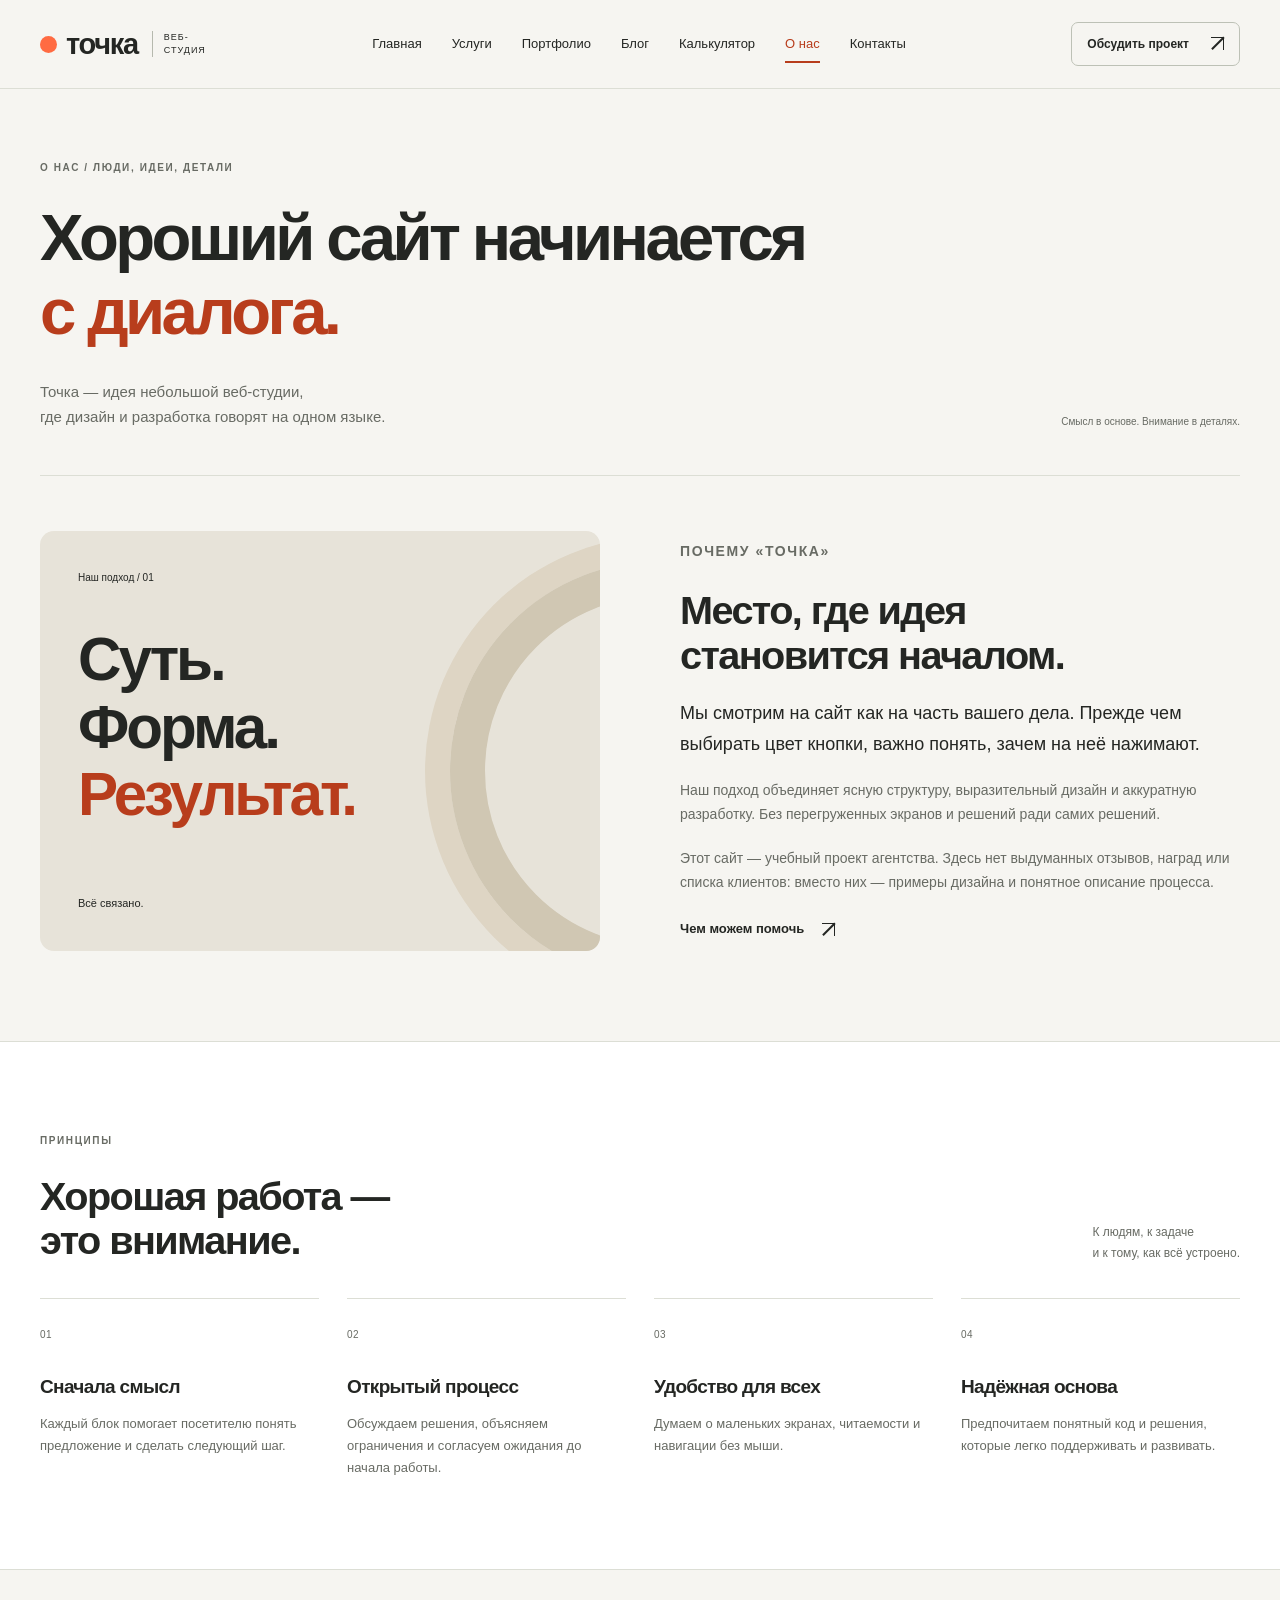
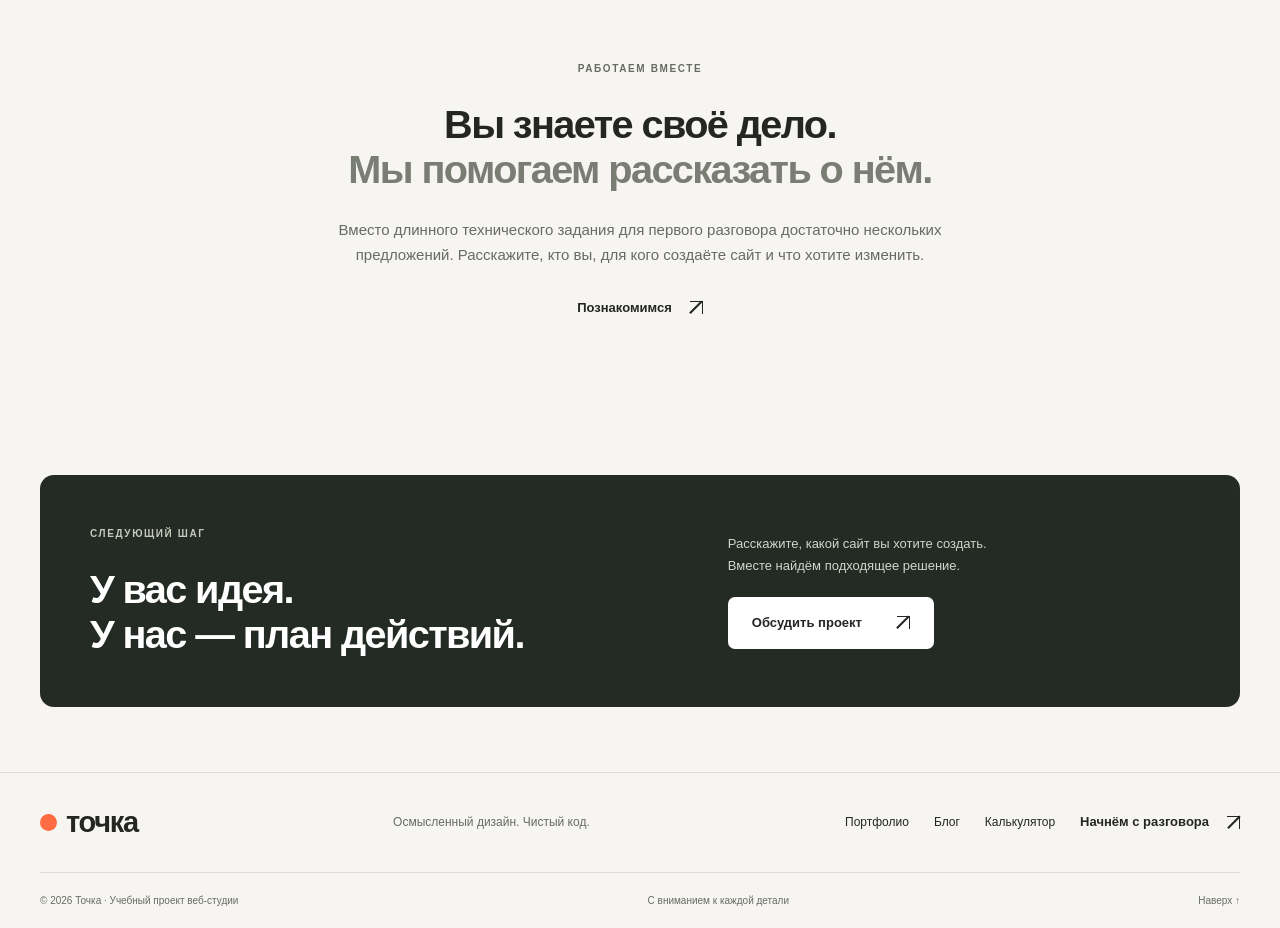
==== about.html @ 6faf9889 "Add Tochka journal with articles, categories and search" ====
<!DOCTYPE html>
<html lang="ru">
  <head>
    <meta charset="UTF-8">
    <meta name="viewport" content="width=device-width, initial-scale=1.0">
    <meta name="description" content="Знакомство с веб-студией Точка: внимание к задаче, прозрачный процесс, доступные интерфейсы и аккуратный код.">
    <meta name="theme-color" content="#f6f5f1">
    <meta property="og:type" content="website">
    <meta property="og:locale" content="ru_RU">
    <meta property="og:site_name" content="Точка — веб-студия">
    <meta property="og:title" content="О нас и нашем подходе — Точка, веб-студия">
    <meta property="og:description" content="Знакомство с веб-студией Точка: внимание к задаче, прозрачный процесс, доступные интерфейсы и аккуратный код.">
    <title>О нас и нашем подходе — Точка, веб-студия</title>
    <link rel="icon" href="./favicon.svg" type="image/svg+xml">
    <link rel="stylesheet" href="./styles.css">
    <script src="./script.js" defer></script>
  </head>
  <body id="top">
    <a class="skip-link" href="#main">Перейти к содержимому</a>
    <header class="site-header">
      <div class="container header-inner">
        <a class="brand" href="./index.html" aria-label="Точка — на главную"><span class="brand-dot" aria-hidden="true"></span>точка<span class="brand-caption">веб-студия</span></a>
        <button class="menu-toggle" type="button" aria-controls="main-nav" aria-expanded="false" hidden><span class="menu-icon" aria-hidden="true"></span><span class="menu-label">Меню</span></button>
        <nav id="main-nav" class="main-nav" aria-label="Главное меню">
          <a href="./index.html">Главная</a>
          <a href="./services.html">Услуги</a>
          <a href="./portfolio.html">Портфолио</a>
          <a href="./blog.html">Блог</a>
          <a href="./calculator.html">Калькулятор</a>
          <a href="./about.html" aria-current="page">О нас</a>
          <a href="./contact.html">Контакты</a>
        </nav>
        <a class="header-cta" href="./contact.html">Обсудить проект <span class="arrow" aria-hidden="true"></span></a>
      </div>
    </header>
    <main id="main" tabindex="-1">
      <section class="page-intro container" aria-labelledby="page-title">
        <p class="eyebrow">О нас / Люди, идеи, детали</p>
        <h1 id="page-title">Хороший сайт начинается<br><span class="accent">с диалога.</span></h1>
        <div class="intro-bottom">
          <p>Точка — идея небольшой веб-студии,<br>где дизайн и разработка говорят на одном языке.</p><span class="small-label">Смысл в основе. Внимание в деталях.</span>
        </div>
      </section>
      <section class="section about-story" aria-labelledby="story-title">
        <div class="container story-grid">
          <div class="about-poster" aria-hidden="true"><span>Наш подход / 01</span>
            <div class="poster-orbit">
            </div>
            <strong>Суть.<br>Форма.<br><span>Результат.</span></strong><small>Всё связано.</small>
          </div>
          <div class="story-copy">
            <p class="eyebrow">Почему «Точка»</p>
            <h2 id="story-title">Место, где идея<br>становится началом.</h2>
            <p class="lead">Мы смотрим на сайт как на часть вашего дела. Прежде чем выбирать цвет кнопки, важно понять, зачем на неё нажимают.</p>
            <p>Наш подход объединяет ясную структуру, выразительный дизайн и аккуратную разработку. Без перегруженных экранов и решений ради самих решений.</p>
            <p>Этот сайт — учебный проект агентства. Здесь нет выдуманных отзывов, наград или списка клиентов: вместо них — примеры дизайна и понятное описание процесса.</p><a class="text-link" href="./services.html">Чем можем помочь <span class="arrow" aria-hidden="true"></span></a>
          </div>
        </div>
      </section>
      <section class="section section-white" aria-labelledby="values-title">
        <div class="container">
          <div class="section-heading">
            <div>
              <p class="eyebrow">Принципы</p>
              <h2 id="values-title">Хорошая работа —<br>это внимание.</h2>
            </div>
            <p>К людям, к задаче<br>и к тому, как всё устроено.</p>
          </div>
          <div class="values-grid">
            <article><span class="card-number">01</span>
              <h3>Сначала смысл</h3>
              <p>Каждый блок помогает посетителю понять предложение и сделать следующий шаг.</p>
            </article>
            <article><span class="card-number">02</span>
              <h3>Открытый процесс</h3>
              <p>Обсуждаем решения, объясняем ограничения и согласуем ожидания до начала работы.</p>
            </article>
            <article><span class="card-number">03</span>
              <h3>Удобство для всех</h3>
              <p>Думаем о маленьких экранах, читаемости и навигации без мыши.</p>
            </article>
            <article><span class="card-number">04</span>
              <h3>Надёжная основа</h3>
              <p>Предпочитаем понятный код и решения, которые легко поддерживать и развивать.</p>
            </article>
          </div>
        </div>
      </section>
      <section class="section" aria-labelledby="together-title">
        <div class="container together-panel">
          <p class="eyebrow">Работаем вместе</p>
          <h2 id="together-title">Вы знаете своё дело.<br><span class="muted-text">Мы помогаем рассказать о нём.</span></h2>
          <p>Вместо длинного технического задания для первого разговора достаточно нескольких предложений. Расскажите, кто вы, для кого создаёте сайт и что хотите изменить.</p><a class="text-link" href="./contact.html">Познакомимся <span class="arrow" aria-hidden="true"></span></a>
        </div>
      </section>
      <section class="section cta-section" aria-labelledby="cta-title">
        <div class="container cta-panel">
          <div>
            <p class="eyebrow">Следующий шаг</p>
            <h2 id="cta-title">У вас идея.<br>У нас — план действий.</h2>
          </div>
          <div>
            <p>Расскажите, какой сайт вы хотите создать.<br>Вместе найдём подходящее решение.</p><a href="./contact.html" class="button button-light">Обсудить проект <span class="arrow" aria-hidden="true"></span></a>
          </div>
        </div>
      </section>
    </main>
    <footer class="site-footer">
      <div class="container footer-top"><a class="brand" href="./index.html"><span class="brand-dot" aria-hidden="true"></span>точка</a>
        <p>Осмысленный дизайн. Чистый код.</p>
        <nav class="footer-links" aria-label="Ссылки в подвале">
          <a href="./portfolio.html">Портфолио</a>
          <a href="./blog.html">Блог</a>
          <a href="./calculator.html">Калькулятор</a>
          <a href="./contact.html" class="text-link">Начнём с разговора <span class="arrow" aria-hidden="true"></span></a>
        </nav>
      </div>
      <div class="container footer-bottom">
        <p>© <span data-year>2026</span> Точка · Учебный проект веб-студии</p>
        <p>С вниманием к каждой детали</p><a href="#top">Наверх ↑</a>
      </div>
    </footer>
  </body>
</html>
---- styles.css ----
/* Общая тема: цвета всех страниц меняются здесь. */
:root { --bg: #f6f5f1; --white: #fff; --ink: #242623; --muted: #686b64; --line: #dcded5; --accent: #b83d1c; --orange: #ff6b42; --radius: 14px; }
* { box-sizing: border-box; }
html { scroll-behavior: smooth; scroll-padding-top: 100px; }
body { margin: 0; color: var(--ink); background: var(--bg); font: 16px/1.7 -apple-system, BlinkMacSystemFont, "Segoe UI", Arial, sans-serif; }
h1, h2, h3, p { margin: 0 0 20px; }
h1, h2, h3 { line-height: 1.13; font-weight: 600; }
h1 { font-size: clamp(46px, 5.6vw, 78px); letter-spacing: -3.6px; }
h2 { font-size: clamp(30px, 3.1vw, 43px); letter-spacing: -1.6px; }
h3 { font-size: 21px; letter-spacing: -.65px; }
a { color: inherit; text-decoration: none; }
button, input, textarea { font: inherit; }
button, a, summary { -webkit-tap-highlight-color: transparent; }
button { cursor: pointer; }
button:disabled { cursor: not-allowed; opacity: .6; }
:focus-visible { outline: 3px solid var(--accent); outline-offset: 5px; }
input:focus-visible, textarea:focus-visible { outline-offset: 2px; }
::selection { background: #ffd4c5; color: var(--ink); }
[hidden] { display: none !important; }
.container { width: min(1200px, calc(100% - 80px)); margin-inline: auto; }
.section { padding-block: 90px; }
.section-white { background: var(--white); border-block: 1px solid var(--line); }
.accent { color: var(--accent); }
.muted-text { color: #7a7d74; }
.sr-only { position: absolute; width: 1px; height: 1px; padding: 0; margin: -1px; overflow: hidden; clip-path: inset(50%); white-space: nowrap; border: 0; }
.skip-link { position: fixed; left: 12px; top: 12px; padding: 10px 18px; color: white; background: var(--ink); z-index: 100; transform: translateY(-160%); }
.skip-link:focus { transform: translateY(0); }
.site-header { position: sticky; top: 0; background: rgba(246,245,241,.97); border-bottom: 1px solid var(--line); z-index: 30; }
.header-inner { display: flex; align-items: center; justify-content: space-between; gap: 24px; min-height: 88px; }
.brand { display: inline-flex; align-items: center; gap: 9px; font-size: 29px; font-weight: 750; letter-spacing: -1.3px; white-space: nowrap; line-height: 1; }
.brand-dot { width: 17px; height: 17px; border-radius: 50%; background: var(--orange); flex-shrink: 0; }
.brand-caption { display: block; max-width: 55px; font-size: 9px; font-weight: 450; text-transform: uppercase; letter-spacing: 1px; line-height: 1.4; white-space: normal; border-left: 1px solid #b6b9ae; padding-left: 11px; margin-left: 5px; }
.main-nav { display: flex; gap: 30px; align-items: center; font-size: 13px; }
.main-nav a { position: relative; padding-block: 12px; }
.main-nav a:hover, .main-nav a[aria-current] { color: var(--accent); }
.main-nav a[aria-current]::after { content: ""; position: absolute; bottom: 4px; left: 0; right: 0; height: 2px; background: var(--accent); }
.header-cta { display: flex; gap: 22px; align-items: center; font-size: 12px; font-weight: 600; border: 1px solid #bdc1b6; border-radius: 7px; padding: 11px 15px; }
.header-cta:hover { background: white; }
.menu-toggle { display: none; }
.arrow { position: relative; display: inline-block; width: 13px; height: 13px; border-top: 1.5px solid currentColor; border-right: 1.5px solid currentColor; flex-shrink: 0; }
.arrow::after { content: ""; position: absolute; right: -1px; top: -1px; width: 1.5px; height: 17px; background: currentColor; transform: rotate(45deg); transform-origin: top center; }
.eyebrow { display: flex; gap: 9px; align-items: center; color: var(--muted); font-size: 10px; font-weight: 650; letter-spacing: 1.6px; text-transform: uppercase; margin-bottom: 25px; }
.tiny-dot { width: 6px; height: 6px; border-radius: 50%; background: var(--accent); }
.hero { padding-top: 70px; padding-bottom: 0; overflow: hidden; }
.hero-grid { display: grid; grid-template-columns: 1fr 1fr; align-items: center; gap: 55px; padding-bottom: 68px; }
.hero-description { max-width: 410px; color: var(--muted); font-size: 16px; margin-block: 26px 30px; }
.actions { display: flex; align-items: center; flex-wrap: wrap; gap: 25px; }
.button { display: inline-flex; justify-content: center; align-items: center; gap: 35px; padding: 15px 24px; border: 0; border-radius: 7px; font-size: 13px; font-weight: 600; transition: background .2s, transform .2s; }
.button:hover { transform: translateY(-2px); }
.button-dark { color: white; background: var(--ink); }
.button-dark:hover { background: #454a41; }
.button-light { color: var(--ink); background: #fff; }
.button-light:hover { background: #fff0e5; }
.text-link { display: inline-flex; gap: 18px; align-items: center; font-size: 13px; font-weight: 550; }
.text-link:hover { color: var(--accent); }
.hero-footnote { display: flex; align-items: center; gap: 8px; color: var(--muted); font-size: 10px; margin-top: 32px; margin-bottom: 0; }
.hero-footnote > span { color: var(--accent); font-size: 20px; }
.hero-art { position: relative; isolation: isolate; min-width: 0; padding: 60px 8px; }
.art-grid { position: absolute; inset: 0; background-image: linear-gradient(#d9dcd26b 1px, transparent 1px), linear-gradient(90deg, #d9dcd26b 1px, transparent 1px); background-size: 34px 34px; mask-image: radial-gradient(ellipse, black 30%, transparent 70%); z-index: -1; }
.orbit { position: absolute; inset: 0 -20px; border: 1px solid #d8cfc3; border-radius: 50%; z-index: -1; }
.orbit-one { transform: rotate(33deg) scale(.95, .8); }
.orbit-two { transform: rotate(-35deg) scale(.95, .8); }
.studio-browser { background: #fff; border: 1px solid #d2d2c7; border-radius: 12px; overflow: hidden; transform: rotate(-6deg); box-shadow: 15px 20px 0 #e9e5dc; }
.browser-bar { display: flex; align-items: center; justify-content: space-between; color: #777b72; font: 9px/1.5 monospace; background: #eeede6; padding: 12px; border-bottom: 1px solid var(--line); }
.browser-dots { font-size: 7px; letter-spacing: 1px; }
.browser-content { padding: 23px; }
.mock-nav { display: flex; justify-content: space-between; align-items: center; font-size: 22px; line-height: 1; font-weight: 650; letter-spacing: -1px; }
.mock-nav span { font-size: 6px; letter-spacing: 0; font-weight: 400; }
.mock-heading { font-size: 30px; font-weight: 600; line-height: 1.15; letter-spacing: -1px; margin-top: 30px; }
.mock-heading > span { color: var(--accent); }
.mock-line { width: 100px; height: 3px; background: #e0e2d9; margin-block: 16px; }
.mock-scene { position: relative; overflow: hidden; height: 150px; background: #efded0; border-radius: 4px; }
.scene-circle { position: absolute; width: 210px; height: 210px; border-radius: 50%; background: #d0c8b5; right: -35px; top: -80px; }
.scene-block { position: absolute; width: 90px; height: 112px; background: #e5693e; left: 22%; bottom: -22px; transform: rotate(-25deg); border-radius: 2px; box-shadow: 18px 0 0 #ab4828; }
.scene-sphere { position: absolute; width: 90px; height: 90px; border-radius: 50%; right: 12%; bottom: -15px; background: radial-gradient(circle at 30% 25%, #f7f4e7, #8b9076); box-shadow: 15px 15px 15px #4b483d25; }
.mock-scene > span { position: absolute; top: 12px; left: 14px; font-size: 7px; }
.mock-bottom { display: flex; justify-content: space-between; font-size: 7px; color: var(--muted); margin-top: 15px; }
.art-label { position: absolute; z-index: 3; top: 20px; right: -6px; font: 10px monospace; padding: 11px 16px; background: #fff; border: 1px solid var(--line); border-radius: 5px; transform: rotate(4deg); }
.art-sticker { position: absolute; bottom: 15px; left: -16px; display: flex; gap: 13px; align-items: center; background: #f8c9b1; padding: 12px 18px; border: 1px solid #e7ac91; border-radius: 8px; font-size: 10px; transform: rotate(3deg); }
.art-sticker > span { font: 20px monospace; }
.art-cross { position: absolute; bottom: -8px; right: 7px; font: 100px/1 Arial, sans-serif; font-weight: 300; color: var(--accent); transform: rotate(15deg); }
.hero-strip { display: flex; align-items: center; gap: 28px; padding-block: 24px; border-top: 1px solid var(--line); font-size: 12px; }
.hero-strip > i { width: 4px; height: 4px; background: #c2c5b9; border-radius: 50%; }
.hero-strip p { margin: 0 0 0 auto; font-size: 11px; color: var(--muted); }
.intro-grid { display: grid; grid-template-columns: .65fr 1.35fr; gap: 70px; }
.section-label { padding-top: 8px; align-self: start; }
.intro-text { color: var(--muted); max-width: 570px; margin-block: 25px; font-size: 15px; }
.section-heading { display: flex; align-items: end; justify-content: space-between; gap: 35px; margin-bottom: 35px; }
.section-heading h2 { margin: 0; }
.section-heading > p { color: var(--muted); font-size: 12px; margin: 0; }
.feature-grid, .concept-grid { display: grid; grid-template-columns: repeat(3, minmax(0, 1fr)); gap: 22px; }
.feature-card { background: var(--white); border: 1px solid var(--line); border-radius: var(--radius); padding: 28px; }
.card-number { font-size: 10px; color: var(--muted); letter-spacing: .5px; }
.feature-symbol { color: var(--accent); font-size: 46px; line-height: 1; letter-spacing: -4px; padding-block: 30px; }
.code-symbol { letter-spacing: -6px; }
.feature-card h3 { font-size: 19px; }
.feature-card p { font-size: 13px; color: var(--muted); margin: 0; }
.concept-art { position: relative; height: 305px; overflow: hidden; padding: 24px; border-radius: 9px; }
.concept-art > span { display: block; position: relative; z-index: 2; font-size: 10px; }
.concept-art > strong { display: block; position: relative; z-index: 2; font-size: 27px; line-height: 1.15; letter-spacing: -.8px; margin-top: 25px; }
.concept-art > small { position: absolute; left: 24px; bottom: 20px; z-index: 2; font-size: 8px; }
.concept-form { background: #e8dfd1; color: #433f35; }
.concept-object { position: absolute; width: 110px; height: 130px; background: #c15b37; right: 35px; bottom: 0; transform: rotate(20deg); border-radius: 60px 60px 0 0; box-shadow: 16px 0 #934729; }
.concept-grove { background: #e2e8d8; color: #344a39; }
.grove-arch { position: absolute; right: 20px; top: 70px; width: 140px; height: 240px; border-radius: 100px 100px 0 0; background: linear-gradient(135deg,#b4bc8b 0 30%,#6f8c61 30% 60%,#455f46 60%); transform: rotate(-9deg); }
.concept-pulse { background: #e3e1ef; color: #3d3758; }
.pulse-rings { position: absolute; width: 240px; height: 240px; right: -65px; bottom: -90px; border: 30px solid #a79bc8; border-radius: 50%; box-shadow: 0 0 0 15px #c9c2df, inset 0 0 0 15px #c9c2df; }
.concept-caption { display: flex; flex-wrap: wrap; align-items: baseline; justify-content: space-between; gap: 8px; margin-top: 18px; }
.concept-caption h3 { font-size: 17px; margin: 0; }
.concept-caption span { font-size: 9px; color: var(--muted); }
.cta-section { padding-block: 65px; }
.cta-panel { display: grid; grid-template-columns: 1.25fr 1fr; align-items: center; gap: 60px; background: #242a24; color: #fff; padding: 50px; border-radius: var(--radius); }
.cta-panel .eyebrow { color: #c4cabc; }
.cta-panel h2 { margin: 0; }
.cta-panel p:not(.eyebrow) { color: #d0d6ca; font-size: 13px; }
.site-footer { border-top: 1px solid var(--line); }
.footer-top { display: flex; align-items: center; justify-content: space-between; gap: 25px; padding-block: 35px; }
.footer-top p { color: var(--muted); font-size: 12px; margin: 0; }
.footer-bottom { display: flex; gap: 20px; justify-content: space-between; align-items: center; border-top: 1px solid var(--line); padding-block: 19px; font-size: 10px; color: var(--muted); }
.footer-bottom p { margin: 0; }
.page-intro { padding-block: 70px 45px; border-bottom: 1px solid var(--line); }
.page-intro h1 { font-size: clamp(40px, 5.1vw, 68px); }
.intro-bottom { display: flex; justify-content: space-between; align-items: end; gap: 30px; margin-top: 30px; }
.intro-bottom p { font-size: 15px; color: var(--muted); margin: 0; }
.small-label { font-size: 10px; color: var(--muted); }
.services-section { padding-block: 45px 65px; }
.services-grid { display: grid; grid-template-columns: repeat(3, minmax(0, 1fr)); gap: 22px; }
.service-card { display: flex; flex-direction: column; padding: 28px; border: 1px solid var(--line); border-radius: var(--radius); background: white; }
.service-top { display: flex; justify-content: space-between; align-items: center; margin-bottom: 36px; }
.service-icon { display: inline-grid; place-content: center; width: 40px; height: 40px; background: #f6eee7; color: var(--accent); border-radius: 9px; font: 21px/1.1 monospace; }
.service-card h2 { font-size: 23px; letter-spacing: -.6px; margin-bottom: 15px; }
.service-card > p { font-size: 13px; color: var(--muted); }
.service-card .service-includes { font-size: 10px; margin-top: auto; margin-bottom: 20px; }
.service-bottom { display: flex; align-items: center; justify-content: space-between; gap: 12px; border-top: 1px solid var(--line); padding-top: 20px; }
.service-bottom strong { font-size: 19px; font-weight: 600; }
.service-bottom a { display: inline-grid; place-content: center; width: 44px; height: 44px; border-radius: 50%; background: var(--bg); }
.service-bottom a:hover { background: #ffdfd2; }
.price-note { max-width: 830px; color: var(--muted); font-size: 12px; margin-top: 25px; margin-bottom: 0; }
.process-grid { display: grid; grid-template-columns: repeat(4, minmax(0, 1fr)); gap: 30px; margin: 0; padding: 0; list-style: none; }
.process-grid li { border-top: 1px solid var(--line); padding-top: 22px; }
.process-grid li > span { color: var(--accent); font: 12px monospace; }
.process-grid h3 { margin-block: 27px 12px; font-size: 19px; }
.process-grid p { color: var(--muted); font-size: 13px; margin: 0; }
.process-three { grid-template-columns: repeat(3, minmax(0, 1fr)); }
.faq-layout { display: grid; grid-template-columns: .8fr 1.2fr; gap: 65px; }
.faq-list details { border-top: 1px solid var(--line); }
.faq-list details:last-child { border-bottom: 1px solid var(--line); }
summary { display: flex; align-items: center; justify-content: space-between; gap: 25px; cursor: pointer; list-style: none; padding-block: 22px; font-size: 15px; font-weight: 550; }
summary::-webkit-details-marker { display: none; }
summary > span { font-size: 24px; font-weight: 400; color: var(--accent); transition: transform .2s; }
details[open] summary > span { transform: rotate(45deg); }
details p { color: var(--muted); font-size: 13px; padding-right: 30px; }
.about-story { padding-top: 55px; }
.story-grid { display: grid; grid-template-columns: 1fr 1fr; align-items: center; gap: 80px; }
.about-poster { position: relative; isolation: isolate; overflow: hidden; background: #e7e3d9; border-radius: var(--radius); padding: 38px; min-height: 420px; display: flex; flex-direction: column; }
.about-poster > span { font-size: 10px; }
.about-poster strong { font-size: clamp(40px, 4.7vw, 64px); letter-spacing: -3px; line-height: 1.13; margin-block: 40px; }
.about-poster strong > span { color: var(--accent); }
.about-poster small { margin-top: auto; font-size: 11px; }
.poster-orbit { position: absolute; width: 420px; height: 420px; right: -270px; top: 30px; border: 35px solid #d0c7b3; border-radius: 50%; box-shadow: 0 0 0 25px #ded5c4; z-index: -1; }
.story-copy p { color: var(--muted); font-size: 14px; }
.story-copy .lead { font-size: 18px; color: var(--ink); }
.values-grid { display: grid; grid-template-columns: repeat(4, minmax(0, 1fr)); gap: 28px; }
.values-grid article { border-top: 1px solid var(--line); padding-top: 20px; }
.values-grid h3 { font-size: 19px; margin-block: 30px 15px; }
.values-grid p { font-size: 13px; color: var(--muted); margin: 0; }
.together-panel { max-width: 850px; text-align: center; }
.together-panel .eyebrow { justify-content: center; }
.together-panel > p:not(.eyebrow) { max-width: 620px; margin: 25px auto; font-size: 15px; color: var(--muted); }
.contact-section { padding-top: 50px; }
.contact-grid { display: grid; grid-template-columns: .8fr 1.2fr; gap: 70px; align-items: start; }
.contact-info > p:not(.eyebrow) { color: var(--muted); max-width: 320px; font-size: 14px; }
.contact-detail { border-top: 1px solid var(--line); padding-block: 20px; }
.contact-detail > span { display: block; color: var(--muted); font-size: 10px; text-transform: uppercase; letter-spacing: 1px; margin-bottom: 7px; }
.contact-detail > a { font-size: 23px; letter-spacing: -.7px; }
.contact-detail > a:hover { color: var(--accent); }
.contact-detail > small { display: block; color: var(--muted); font-size: 10px; margin-top: 4px; }
.contact-detail p { font-size: 14px; margin: 0; }
.contact-tip { display: flex; gap: 18px; background: #eaece2; padding: 20px; border-radius: 10px; }
.contact-tip > span { color: var(--accent); font-size: 22px; }
.contact-tip p { color: #58604e; font-size: 12px; margin: 0; }
.form-panel { background: white; padding: 34px; border: 1px solid var(--line); border-radius: var(--radius); }
.form-panel h2 { font-size: 26px; letter-spacing: -.8px; margin-bottom: 10px; }
.form-intro { color: var(--muted); font-size: 11px; margin-bottom: 25px; }
.form-row { display: grid; grid-template-columns: 1fr 1fr; gap: 18px; }
.field { margin-bottom: 20px; min-width: 0; }
.field label { display: block; font-size: 12px; font-weight: 600; margin-bottom: 8px; }
.field label > span { color: var(--accent); }
input, textarea { display: block; width: 100%; min-width: 0; color: var(--ink); background: #fafaf7; border: 1px solid #cfd2c7; border-radius: 6px; padding: 12px; font-size: 13px; }
textarea { resize: vertical; min-height: 130px; }
input::placeholder, textarea::placeholder { color: #74796e; opacity: 1; }
.form-note { color: var(--muted); font-size: 11px; }
.form-status { color: var(--accent); font-size: 12px; margin-top: 18px; margin-bottom: 0; }
.form-status:empty { display: none; }

/* Портфолио переиспользует палитру, иллюстрации и кнопки основного сайта. */
.footer-links { display: flex; align-items: center; gap: 25px; font-size: 12px; }
.footer-links > a:hover, .footer-links > a[aria-current] { color: var(--accent); }
.footer-links > a[aria-current] { text-decoration: underline; text-underline-offset: 6px; }
.portfolio-home-link { display: flex; justify-content: flex-end; margin-top: 32px; }
.portfolio-section { padding-top: 38px; padding-bottom: 25px; }
.portfolio-notice { display: flex; align-items: start; gap: 15px; padding: 19px 23px; margin-bottom: 30px; background: #eaece2; border-radius: 9px; }
.portfolio-notice-mark { color: var(--accent); font-size: 24px; line-height: 1.4; }
.portfolio-notice p { max-width: 890px; margin: 0; color: #58604e; font-size: 12px; }
.portfolio-notice strong { color: var(--ink); font-weight: 600; }
.portfolio-toolbar { display: flex; align-items: center; flex-wrap: wrap; justify-content: space-between; gap: 16px 24px; margin-bottom: 28px; }
.portfolio-filters { display: flex; flex-wrap: wrap; gap: 8px; }
.portfolio-filters button { min-height: 44px; padding: 10px 17px; color: var(--ink); background: transparent; border: 1px solid #c8cdc0; border-radius: 6px; font-size: 12px; transition: background .2s, color .2s; }
.portfolio-filters button:hover { background: #eaece2; }
.portfolio-filters button[aria-pressed="true"] { background: var(--ink); border-color: var(--ink); color: white; }
.portfolio-status { color: var(--muted); font-size: 10px; margin: 0; }
.portfolio-fallback { color: var(--muted); font-size: 12px; }
.portfolio-grid { display: grid; grid-template-columns: repeat(2, minmax(0, 1fr)); gap: 28px; align-items: stretch; }
.portfolio-card { min-width: 0; display: flex; flex-direction: column; border: 1px solid var(--line); border-radius: var(--radius); background: white; overflow: hidden; }
.portfolio-card .concept-art { height: 320px; flex-shrink: 0; border-radius: 0; padding: 30px; }
.portfolio-card .concept-art > strong { font-size: 36px; letter-spacing: -1.2px; }
.portfolio-card .concept-art > small { left: 30px; font-size: 9px; }
.portfolio-card .concept-object { width: 135px; height: 150px; right: 60px; }
.portfolio-card .grove-arch { width: 170px; height: 260px; right: 50px; }
.portfolio-card .pulse-rings { width: 290px; height: 290px; right: -20px; }
.portfolio-card-body { display: flex; flex-direction: column; flex: 1; padding: 25px 28px; }
.portfolio-meta { display: flex; flex-wrap: wrap; align-items: center; gap: 9px 15px; font-size: 10px; color: var(--muted); margin-bottom: 18px; }
.demo-badge { display: inline-block; background: #f0f2e9; color: #58604e; font-size: 9px; padding: 4px 8px; border-radius: 4px; }
.portfolio-card h3 { font-size: 25px; margin-bottom: 13px; }
.portfolio-card-body > p { font-size: 13px; color: var(--muted); margin-bottom: 18px; }
.portfolio-tags { display: flex; flex-wrap: wrap; gap: 6px; list-style: none; padding: 0; margin: auto 0 22px; }
.portfolio-tags li { padding: 4px 9px; border: 1px solid #e3e5db; border-radius: 4px; font-size: 10px; color: var(--muted); }
.portfolio-project-link { display: flex; align-items: center; justify-content: space-between; gap: 14px; min-height: 44px; border-top: 1px solid var(--line); padding-top: 16px; font-size: 12px; font-weight: 550; }
.portfolio-project-link:hover { color: var(--accent); }
.concept-grain { background: #eddcca; color: #62402b; }
.grain-cup { position: absolute; right: 65px; bottom: 35px; width: 115px; height: 130px; border-radius: 8px 8px 42px 42px; background: #b7653d; transform: rotate(-12deg); box-shadow: 5px 10px 0 #d3b79c; }
.grain-cup::before { content: ""; position: absolute; top: -8px; left: 0; width: 115px; height: 25px; border: 6px solid #d89461; border-radius: 50%; background: #51372c; }
.grain-cup::after { content: ""; position: absolute; right: -35px; top: 20px; width: 42px; height: 61px; border: 10px solid #b7653d; border-radius: 50%; }
.concept-contour { background: #dce5e9; color: #344951; }
.contour-building { position: absolute; right: 45px; bottom: -15px; width: 160px; height: 205px; border: 1px solid #6d8992; background: repeating-linear-gradient(90deg, transparent 0 30px, #8fa6ae 30px 31px), repeating-linear-gradient(0deg, #c8d7dd 0 30px, #8fa6ae 30px 31px); transform: skewY(-12deg); box-shadow: -24px 12px 0 #b0c4cc; }
.concept-layer { background: #f0dedb; color: #653d44; }
.layer-sheets { position: absolute; right: 30px; bottom: 10px; width: 175px; height: 170px; }
.layer-sheets i { position: absolute; inset: 5px 15px; border: 1px solid #d8b4b0; background: #c98c87; transform: rotate(-18deg); }
.layer-sheets i:nth-child(2) { background: #e4b8b0; transform: rotate(-3deg); }
.layer-sheets i:nth-child(3) { background: repeating-linear-gradient(0deg, #f8eee3 0 15px, #dbc8b6 15px 16px); transform: rotate(12deg); }

/* Калькулятор: настройки слева, подробный расчёт справа. */
.calculator-section { padding-top: 45px; }
.calculator-layout { display: grid; grid-template-columns: minmax(0, 1.3fr) minmax(0, .9fr); gap: 35px; align-items: start; }
.calculator-controls { border: 0; padding: 0; margin: 0; min-width: 0; }
.calculator-step { border: 0; padding: 0 0 30px; margin: 0 0 28px; min-width: 0; border-bottom: 1px solid var(--line); }
.calculator-step legend { width: 100%; padding: 0; font-size: 21px; font-weight: 600; letter-spacing: -.5px; margin-bottom: 12px; }
.calculator-step legend > span { display: inline-grid; place-items: center; width: 28px; height: 28px; margin-right: 10px; color: var(--accent); background: #f0e8df; border-radius: 50%; font: 11px monospace; vertical-align: 3px; }
.calculator-step-note { color: var(--muted); font-size: 12px; margin-bottom: 20px; }
.project-options { display: grid; grid-template-columns: repeat(2, minmax(0, 1fr)); gap: 12px; }
.project-option { position: relative; cursor: pointer; min-width: 0; }
.project-option input { position: absolute; top: 21px; left: 17px; width: 16px; height: 16px; margin: 0; padding: 0; accent-color: var(--accent); }
.project-choice { display: flex; flex-direction: column; gap: 5px; height: 100%; min-height: 120px; padding: 17px 15px 17px 44px; border: 1px solid #cfd2c7; border-radius: 9px; background: #fff; }
.project-choice strong { font-size: 13px; font-weight: 600; line-height: 1.4; }
.project-choice > span { font-size: 13px; color: var(--muted); }
.project-choice small { font-size: 10px; color: var(--muted); line-height: 1.5; }
.project-option input:checked + .project-choice { border-color: var(--accent); background: #fcf3ed; }
.project-option input:focus-visible + .project-choice { outline: 3px solid var(--accent); outline-offset: 3px; }
.pages-heading { display: flex; align-items: center; justify-content: space-between; margin-top: 8px; margin-bottom: 15px; }
.pages-heading label { font-size: 14px; }
.pages-heading output { min-width: 45px; padding: 4px 12px; border: 1px solid var(--line); border-radius: 7px; text-align: center; font: 18px monospace; background: #fff; }
.page-book { display: grid; justify-items: center; gap: 21px; padding: 21px 0 23px; }
.book-spread { position: relative; width: min(290px, 88%); aspect-ratio: 1.8; perspective: 850px; isolation: isolate; }
.book-cover { position: absolute; inset: 5px -5px -7px; background: #a64328; border-radius: 9px; box-shadow: 0 12px 24px #493c221a; }
.book-paper { position: absolute; top: 0; display: flex; flex-direction: column; align-items: stretch; justify-content: flex-start; width: 50%; height: 100%; padding: 17px; border: 1px solid #d9cfbd; color: var(--ink); text-align: left; cursor: pointer; }
.book-paper-content { display: block; }
.book-paper:not(:disabled):hover { box-shadow: inset 0 0 0 2px #d7bba0; }
.book-paper:focus-visible { outline: 3px solid var(--accent); outline-offset: 4px; }
.book-paper:disabled { opacity: 1; cursor: default; }
.book-paper:disabled .book-paper-content { opacity: .5; }
.book-paper-left { left: 0; background: linear-gradient(90deg, #fffaf0 80%, #e9dfcf); border-radius: 7px 0 0 7px; }
.book-paper-right { right: 0; background: linear-gradient(90deg, #e9dfcf, #fffaf0 18%); border-radius: 0 7px 7px 0; }
.book-wordmark { display: block; font-size: 17px; font-weight: 700; letter-spacing: -.8px; line-height: 1; }
.book-wordmark > span { color: var(--accent); }
.book-caption { display: block; margin-top: 13px; font-size: 10px; line-height: 1.5; color: #626455; }
.book-page-label { display: block; color: #777969; font-size: 7px; letter-spacing: 1.5px; }
.book-number { display: block; color: var(--accent); font-size: 47px; line-height: 1.3; letter-spacing: -2px; }
.book-lines { position: absolute; left: 17px; right: 23px; bottom: 18px; height: 17px; background: repeating-linear-gradient(0deg, #dcd9cc 0 2px, transparent 2px 7px); opacity: .8; }
.book-leaf { position: absolute; top: 0; left: 50%; width: 50%; height: 100%; transform-origin: left center; transform-style: preserve-3d; z-index: 2; pointer-events: none; }
.book-leaf-front, .book-leaf-back { position: absolute; inset: 0; border: 1px solid #d9cfbd; backface-visibility: hidden; -webkit-backface-visibility: hidden; }
.book-leaf-front { padding: 27px 17px; border-radius: 0 7px 7px 0; background: linear-gradient(90deg, #e9dfcf, #fffaf0 18%); }
.book-leaf-back { transform: rotateY(180deg); border-radius: 7px 0 0 7px; background: linear-gradient(90deg, #fffaf0 80%, #e4d8c4); }
.book-leaf-number { color: var(--accent); font-size: 43px; line-height: 1; letter-spacing: -2px; }
.book-leaf-decoration { position: absolute; top: 25px; left: 23px; width: 38px; height: 48px; border-radius: 25px 25px 0 0; background: #e7b79b; transform: rotate(-12deg); }
.book-hint { color: var(--muted); font-size: 10px; }
#page-count { padding: 0; height: 26px; border: 0; background: transparent; accent-color: var(--accent); cursor: pointer; }
.range-labels { display: flex; justify-content: space-between; font-size: 10px; color: var(--muted); margin-block: 9px 16px; }
#pages-help { margin-bottom: 0; }
.calculator-extras { display: grid; gap: 10px; }
.calculator-extra { display: flex; align-items: start; gap: 13px; padding: 17px; border: 1px solid #cfd2c7; border-radius: 9px; background: #fff; cursor: pointer; }
.calculator-extra input { width: 17px; height: 17px; flex-shrink: 0; margin: 3px 0 0; padding: 0; accent-color: var(--accent); }
.calculator-extra strong { display: block; font-size: 13px; font-weight: 550; }
.calculator-extra small { display: block; color: var(--muted); font-size: 10px; margin-top: 4px; }
.calculator-extra b { margin-left: auto; white-space: nowrap; font-size: 12px; font-weight: 550; }
.calculator-reset { display: inline-flex; align-items: center; gap: 15px; color: var(--muted); background: transparent; border: 0; padding: 10px 0; font-size: 12px; }
.calculator-reset:hover { color: var(--accent); }
.calculator-summary { position: sticky; top: 112px; min-width: 0; padding: 30px; border: 1px solid var(--line); border-radius: var(--radius); background: #fff; }
.calculator-summary .eyebrow { margin-bottom: 18px; }
.calculator-summary h2 { font-size: 27px; letter-spacing: -.9px; margin-bottom: 25px; }
.estimate-breakdown { margin: 0; }
.estimate-breakdown > div { display: flex; justify-content: space-between; align-items: start; gap: 20px; padding-block: 13px; border-bottom: 1px solid #e7e9e1; font-size: 12px; }
.estimate-breakdown dt { color: var(--muted); }
.estimate-breakdown dd { margin: 0; font-weight: 550; white-space: nowrap; }
.estimate-total-block { padding-block: 26px 24px; }
.estimate-total-block p { font-size: 11px; color: var(--muted); margin-bottom: 8px; }
.estimate-total-block output { display: block; font-size: clamp(32px, 3.1vw, 45px); letter-spacing: -1.6px; font-weight: 600; line-height: 1.2; }
.estimate-total-block > span { display: block; color: var(--muted); font-size: 10px; margin-top: 8px; }
.calculator-summary .button { width: 100%; justify-content: space-between; }
.estimate-transfer-note { margin-block: 14px 20px; font-size: 11px; color: var(--muted); }
.calculator-disclaimer { margin: 0; padding: 14px; font-size: 10px; color: #5f6458; background: #f0f2e9; border-radius: 7px; }
.estimate-prefill-note { padding: 13px; font-size: 12px; color: #58604e; background: #f0f2e9; border-radius: 7px; }
.calculator-promo { display: flex; align-items: center; justify-content: space-between; flex-wrap: wrap; gap: 24px; padding: 30px; border: 1px solid var(--line); border-radius: var(--radius); margin-top: 35px; background: #eaece2; }
.calculator-promo .eyebrow { margin-bottom: 12px; }
.calculator-promo h2 { font-size: 27px; letter-spacing: -.8px; margin-bottom: 12px; }
.calculator-promo p:not(.eyebrow) { max-width: 520px; color: var(--muted); font-size: 13px; margin-bottom: 0; }
.calculator-cta-link { display: flex; width: fit-content; color: #e6ecdf; margin-top: 20px; }
.calculator-cta-link:hover { color: #fff; text-decoration: underline; text-underline-offset: 5px; }
.contact-calculator-link { font-size: 12px; margin-top: 22px; }

/* Журнал и статьи используют общий шрифт, палитру и сетку контейнеров. */
.journal-section { padding-top: 36px; }
.journal-controls { padding: 25px; border: 1px solid var(--line); border-radius: var(--radius); background: #fff; }
.journal-search-row { display: flex; align-items: end; gap: 16px; }
.journal-search-field { flex: 1; min-width: 0; }
.journal-search-field label { display: block; font-size: 12px; font-weight: 550; margin-bottom: 8px; }
.journal-search-field input { min-height: 46px; }
.journal-reset { min-height: 46px; padding: 11px 20px; border: 1px solid #c8cdc0; border-radius: 6px; color: var(--ink); background: var(--bg); font-size: 12px; }
.journal-reset:hover { background: #eaece2; }
.journal-search-help { color: var(--muted); font-size: 10px; margin-block: 10px 22px; }
.journal-filters { display: flex; flex-wrap: wrap; gap: 8px; }
.journal-filters button { min-height: 44px; padding: 10px 18px; border: 1px solid #c8cdc0; border-radius: 6px; color: var(--ink); background: transparent; font-size: 12px; }
.journal-filters button:hover { background: #eaece2; }
.journal-filters button[aria-pressed="true"] { color: #fff; background: var(--ink); border-color: var(--ink); }
.journal-status { font-size: 11px; color: var(--muted); margin-block: 22px; }
.journal-fallback { font-size: 12px; color: var(--muted); }
.journal-grid { display: grid; grid-template-columns: repeat(3, minmax(0, 1fr)); gap: 22px; align-items: stretch; }
.journal-card { min-width: 0; display: flex; flex-direction: column; overflow: hidden; border: 1px solid var(--line); border-radius: var(--radius); background: #fff; }
.journal-art { position: relative; height: 185px; padding: 23px; overflow: hidden; }
.journal-art > span { display: block; position: relative; z-index: 1; font-size: 9px; }
.journal-art strong { display: block; position: relative; z-index: 1; margin-top: 24px; font-size: 25px; line-height: 1.17; letter-spacing: -.7px; }
.journal-art-development { background: #e8dfd1; color: #584733; }
.journal-art-development i { position: absolute; width: 105px; height: 135px; right: -10px; bottom: -45px; background: #be6441; border-radius: 60px 60px 0 0; transform: rotate(22deg); }
.journal-art-design { background: #e2e8d8; color: #344a39; }
.journal-art-design i { position: absolute; width: 145px; height: 145px; right: -38px; bottom: -70px; border-radius: 50%; border: 22px solid #91a77e; box-shadow: 0 0 0 12px #c8d3b9; }
.journal-art-learning { background: #e3e1ef; color: #3d3758; }
.journal-art-learning i { position: absolute; right: -6px; bottom: -28px; width: 100px; height: 125px; border: 1px solid #a79bc8; background: repeating-linear-gradient(0deg, #c9c2df 0 17px, #a79bc8 17px 18px); transform: rotate(-14deg); }
.journal-card-body { display: flex; flex-direction: column; flex: 1; padding: 24px; }
.journal-category { display: inline-block; align-self: start; font-size: 10px; color: #58604e; background: #edf0e5; border-radius: 4px; padding: 4px 9px; }
.journal-card-title { font-size: 23px; line-height: 1.25; letter-spacing: -.6px; margin-block: 18px 14px; }
.journal-card-description { color: var(--muted); font-size: 13px; margin-bottom: 25px; }
.journal-read-link { display: flex; align-items: center; justify-content: space-between; gap: 15px; min-height: 44px; margin-top: auto; padding-top: 15px; border-top: 1px solid var(--line); font-size: 12px; font-weight: 550; }
.journal-read-link:hover { color: var(--accent); }
.journal-empty { text-align: center; border: 1px dashed #c8cdc0; border-radius: var(--radius); padding: 50px 25px; }
.journal-empty > span { color: var(--accent); font-size: 40px; }
.journal-empty h2 { font-size: 27px; letter-spacing: -.8px; margin-bottom: 15px; }
.journal-empty p { color: var(--muted); font-size: 13px; margin: 0; }
.breadcrumbs { padding-block: 25px; color: var(--muted); font-size: 11px; }
.breadcrumbs ol { display: flex; flex-wrap: wrap; gap: 6px 12px; padding: 0; margin: 0; list-style: none; }
.breadcrumbs li:not(:last-child)::after { content: "/"; margin-left: 12px; color: #9b9e92; }
.breadcrumbs a:hover { color: var(--accent); }
.breadcrumbs [aria-current] { overflow-wrap: anywhere; }
.article-header { padding-block: 22px 40px; border-bottom: 1px solid var(--line); }
.article-header h1 { max-width: 1000px; font-size: clamp(36px, 4.2vw, 57px); letter-spacing: -2px; margin-block: 23px; }
.article-lead { max-width: 780px; font-size: 17px; color: var(--muted); margin-bottom: 0; }
.article-layout { display: grid; grid-template-columns: minmax(0, 240px) minmax(0, 740px); gap: 65px; padding-block: 50px 65px; align-items: start; }
.article-aside { position: sticky; top: 112px; border-left: 2px solid #d9dcca; padding-left: 18px; }
.article-aside p { color: var(--muted); text-transform: uppercase; letter-spacing: 1.2px; font-size: 9px; margin-bottom: 17px; }
.article-aside ol { padding-left: 16px; margin: 0; }
.article-aside li { padding-left: 5px; margin-bottom: 12px; font-size: 12px; line-height: 1.5; }
.article-aside a:hover { color: var(--accent); }
.article-body { min-width: 0; font-size: 16px; line-height: 1.85; }
.article-body .article-opening { font-size: 18px; color: var(--muted); margin-bottom: 35px; }
.article-body section { margin-bottom: 35px; }
.article-body h2 { font-size: 27px; line-height: 1.25; letter-spacing: -.7px; margin-bottom: 20px; }
.article-body p { margin-bottom: 20px; }
.article-body p a { color: var(--accent); text-decoration: underline; text-underline-offset: 3px; }
.article-body code { padding: 2px 5px; border-radius: 4px; background: #eaece2; font-size: .9em; overflow-wrap: anywhere; }
.article-return { border-top: 1px solid var(--line); padding-top: 25px; margin-top: 40px; }
.article-related { background: #fff; border-top: 1px solid var(--line); }
.article-related-grid { display: grid; grid-template-columns: repeat(2, minmax(0, 1fr)); gap: 22px; }
.article-related-card { display: flex; flex-direction: column; align-items: start; border: 1px solid var(--line); border-radius: var(--radius); padding: 26px; background: var(--bg); }
.article-related-card h3 { font-size: 23px; line-height: 1.3; margin-block: 20px; }
.article-related-card > .text-link { margin-top: auto; }
.article-related-card:hover { border-color: #c4957b; }

/* Планшеты: уменьшаем отступы и перестраиваем карточки. */
@media (max-width: 1050px) {
  .container { width: calc(100% - 48px); }
  .header-inner { gap: 20px; }
  .brand-caption { display: none; }
  .main-nav { gap: 22px; }
  .header-cta { display: none; }
  .footer-top { flex-wrap: wrap; }
  .hero-grid { gap: 35px; }
  h1 { font-size: 59px; letter-spacing: -2.7px; }
  .hero-description { font-size: 14px; }
  .hero-art { padding-block: 50px; }
  .mock-heading { font-size: 25px; }
  .hero-strip { gap: 20px; }
  .intro-grid { grid-template-columns: .45fr 1fr; gap: 40px; }
  .services-grid { grid-template-columns: repeat(2, minmax(0, 1fr)); }
  .feature-grid, .concept-grid { gap: 16px; }
  .feature-card { padding: 23px; }
  .concept-art { height: 280px; padding: 18px; }
  .concept-art > strong { font-size: 24px; }
  .concept-art > small { left: 18px; }
  .story-grid, .contact-grid { gap: 40px; }
  .values-grid { grid-template-columns: repeat(2, minmax(0, 1fr)); gap: 35px; }
  .form-panel { padding: 25px; }
  .form-row { grid-template-columns: 1fr; gap: 0; }
  .portfolio-card .concept-art { padding: 24px; }
  .portfolio-card .concept-art > strong { font-size: 30px; }
  .portfolio-card .concept-art > small { left: 24px; }
  .portfolio-card-body { padding: 23px; }
  .portfolio-grid { gap: 20px; }
  .calculator-layout { grid-template-columns: minmax(0, 1.1fr) minmax(0, 1fr); gap: 24px; }
  .project-options { grid-template-columns: 1fr; }
  .calculator-summary { padding: 24px; }
  .calculator-extra { flex-wrap: wrap; }
  .calculator-extra b { margin-left: 30px; }
  .journal-grid { grid-template-columns: repeat(2, minmax(0, 1fr)); }
  .article-layout { grid-template-columns: minmax(0, 190px) minmax(0, 1fr); gap: 35px; }
}

/* Телефоны: меню и основной контент в одну колонку. */
@media (max-width: 760px) {
  html { scroll-padding-top: 85px; }
  /* Без JS развёрнутое меню не должно закрывать заголовки при переходе по оглавлению. */
  html:not(.js) .site-header { position: static; }
  .container { width: calc(100% - 40px); }
  .section { padding-block: 55px; }
  .header-inner { min-height: 72px; flex-wrap: wrap; gap: 0; }
  .brand { font-size: 27px; }
  .brand-dot { width: 15px; height: 15px; }
  .header-cta { display: none; }
  .main-nav { width: 100%; flex-wrap: wrap; gap: 8px 23px; padding-block: 12px; font-size: 13px; }
  .js .menu-toggle { display: inline-flex; align-items: center; gap: 9px; padding: 10px 12px; margin-left: auto; border: 1px solid #c5c9bd; background: transparent; color: var(--ink); border-radius: 6px; font-size: 12px; }
  .menu-icon { width: 15px; height: 10px; border-block: 1px solid currentColor; position: relative; }
  .menu-icon::after { content: ""; position: absolute; top: 4px; left: 0; right: 0; border-top: 1px solid currentColor; }
  .js .main-nav { display: none; }
  .js .main-nav.is-open { display: flex; flex-direction: column; align-items: stretch; padding-block: 10px 16px; gap: 0; max-height: calc(100dvh - 72px); overflow-y: auto; }
  .main-nav a { padding: 12px 0; }
  .main-nav a[aria-current]::after { right: auto; width: 22px; bottom: 6px; }
  h1 { font-size: clamp(45px, 9vw, 64px); letter-spacing: -2.4px; }
  h2 { font-size: 32px; letter-spacing: -1.2px; }
  .eyebrow { font-size: 9px; letter-spacing: 1.3px; margin-bottom: 21px; }
  .hero { padding-top: 45px; padding-bottom: 0; }
  .hero-grid { grid-template-columns: 1fr; gap: 26px; padding-bottom: 40px; }
  .hero-description { font-size: 15px; max-width: 460px; }
  .actions { gap: 22px; }
  .button { padding: 15px 20px; gap: 25px; }
  .hero-footnote { font-size: 9px; }
  .hero-art { width: min(460px, calc(100% - 20px)); margin: 0 auto; padding: 55px 0; }
  .browser-content { padding: 20px; }
  .mock-heading { font-size: 27px; }
  .mock-nav span { max-width: 70px; text-align: right; line-height: 1.5; }
  .mock-scene { height: 145px; }
  .art-label { right: -8px; top: 18px; font-size: 9px; }
  .art-sticker { bottom: 22px; left: -10px; }
  .art-cross { font-size: 80px; bottom: 2px; right: 0; }
  .hero-strip { flex-wrap: wrap; gap: 16px; padding-block: 20px; font-size: 11px; }
  .hero-strip p { width: 100%; margin: 0; font-size: 10px; }
  .intro-grid { grid-template-columns: 1fr; gap: 0; }
  .intro-text { font-size: 14px; }
  .section-heading { align-items: start; flex-direction: column; gap: 22px; margin-bottom: 28px; }
  .section-heading > p { font-size: 12px; }
  .feature-grid, .concept-grid, .services-grid { grid-template-columns: 1fr; gap: 20px; }
  .feature-card { padding: 25px; }
  .feature-symbol { padding-block: 24px; }
  .concept-art { height: 320px; padding: 25px; }
  .concept-art > strong { font-size: 30px; }
  .concept-art > small { left: 25px; }
  .concept-caption { margin-top: 14px; margin-bottom: 12px; }
  .concept-caption span { font-size: 10px; }
  .cta-section { padding-block: 40px; }
  .cta-panel { grid-template-columns: 1fr; padding: 30px 25px; gap: 25px; }
  .cta-panel h2 { font-size: 30px; }
  .footer-top { flex-wrap: wrap; gap: 24px; padding-block: 30px; }
  .footer-top p { width: 100%; order: 2; font-size: 11px; }
  .footer-top .text-link { margin-left: auto; font-size: 11px; gap: 12px; }
  .footer-bottom { flex-wrap: wrap; font-size: 9px; gap: 12px; }
  .footer-bottom p:first-child { width: 100%; }
  .footer-bottom a { margin-left: auto; }
  .page-intro { padding-block: 40px 32px; }
  .page-intro h1 { font-size: clamp(36px, 8vw, 54px); letter-spacing: -1.8px; overflow-wrap: anywhere; }
  .intro-bottom { flex-direction: column; align-items: start; gap: 23px; margin-top: 25px; }
  .intro-bottom p { font-size: 14px; }
  .small-label { font-size: 9px; }
  .services-section { padding-top: 30px; }
  .service-card { padding: 25px; }
  .service-top { margin-bottom: 28px; }
  .service-card h2 { font-size: 24px; }
  .service-card > p { font-size: 14px; }
  .service-bottom strong { font-size: 20px; }
  .process-grid, .process-three { grid-template-columns: 1fr; gap: 26px; }
  .process-grid li { display: grid; grid-template-columns: 27px 1fr; column-gap: 16px; padding-top: 20px; }
  .process-grid li > span { grid-row: span 2; padding-top: 5px; }
  .process-grid h3 { margin-block: 0 12px; }
  .process-grid p { grid-column: 2; }
  .faq-layout { grid-template-columns: 1fr; gap: 8px; }
  summary { font-size: 14px; gap: 15px; }
  .story-grid { grid-template-columns: 1fr; gap: 35px; }
  .about-poster { min-height: 360px; padding: 30px; }
  .about-poster strong { font-size: 52px; margin-block: 32px; }
  .story-copy .lead { font-size: 17px; }
  .values-grid { grid-template-columns: 1fr; gap: 28px; }
  .values-grid h3 { margin-top: 20px; }
  .contact-grid { grid-template-columns: 1fr; gap: 32px; }
  .contact-info > h2 br { display: none; }
  .contact-info > p:not(.eyebrow) { max-width: none; }
  .form-panel { padding: 25px 20px; }
  .form-panel h2 { font-size: 25px; }
  input, textarea { font-size: 16px; }
  .form-row { grid-template-columns: 1fr; }
  .form-panel .button { width: 100%; }
  .footer-top .footer-links { width: 100%; justify-content: space-between; flex-wrap: wrap; gap: 20px; }
  .portfolio-home-link { justify-content: flex-start; margin-top: 25px; }
  .portfolio-section { padding-top: 25px; padding-bottom: 10px; }
  .portfolio-notice { padding: 17px; gap: 10px; margin-bottom: 24px; }
  .portfolio-notice p { font-size: 11px; }
  .portfolio-toolbar { margin-bottom: 24px; }
  .portfolio-filters { gap: 8px; }
  .portfolio-filters button { font-size: 11px; padding-inline: 12px; }
  .portfolio-grid { grid-template-columns: 1fr; gap: 24px; }
  .portfolio-card .concept-art { height: 285px; padding: 24px; }
  .portfolio-card .concept-art > strong { font-size: 29px; }
  .portfolio-card .concept-art > small { left: 24px; }
  .portfolio-card .concept-object { right: 35px; width: 110px; height: 130px; }
  .portfolio-card .grove-arch { right: 20px; width: 140px; height: 210px; }
  .portfolio-card .pulse-rings { right: -65px; }
  .portfolio-card-body { padding: 22px; }
  .grain-cup { width: 95px; height: 110px; right: 55px; bottom: 30px; }
  .grain-cup::before { width: 95px; }
  .grain-cup::after { width: 35px; height: 50px; right: -27px; border-width: 8px; }
  .contour-building { right: 30px; width: 130px; height: 175px; }
  .layer-sheets { right: 20px; width: 150px; height: 145px; }
  .calculator-section { padding-top: 30px; }
  .calculator-layout { grid-template-columns: 1fr; gap: 25px; }
  .calculator-summary { position: static; padding: 24px 20px; }
  .calculator-summary h2 { font-size: 26px; }
  .calculator-step { padding-bottom: 25px; margin-bottom: 25px; }
  .calculator-step legend { font-size: 20px; }
  .project-choice { min-height: 105px; }
  .calculator-extra { gap: 10px; padding: 15px; }
  .calculator-extra b { font-size: 11px; margin-left: 27px; }
  .estimate-total-block output { font-size: 40px; }
  .estimate-breakdown > div { gap: 12px; font-size: 11px; }
  .calculator-promo { padding: 24px; }
  .journal-section { padding-top: 25px; }
  .journal-controls { padding: 20px; }
  .journal-search-row { flex-wrap: wrap; align-items: start; }
  .journal-search-field { flex-basis: 100%; }
  .journal-search-field input { font-size: 16px; }
  .journal-reset { width: 100%; }
  .journal-filters button { padding-inline: 13px; font-size: 11px; }
  .journal-grid { grid-template-columns: 1fr; gap: 24px; }
  .journal-art { height: 180px; }
  .journal-card-body { padding: 23px; }
  .journal-card-title { font-size: 24px; }
  .breadcrumbs { font-size: 10px; padding-block: 20px; }
  .article-header { padding-block: 10px 30px; }
  .article-header h1 { font-size: 35px; letter-spacing: -1.2px; overflow-wrap: anywhere; }
  .article-lead { font-size: 15px; }
  .article-layout { grid-template-columns: 1fr; gap: 32px; padding-block: 30px 45px; }
  .article-aside { position: static; }
  .article-aside li { font-size: 12px; }
  .article-body { font-size: 16px; line-height: 1.8; }
  .article-body .article-opening { font-size: 17px; }
  .article-body h2 { font-size: 25px; }
  .article-related-grid { grid-template-columns: 1fr; }
}
@media (prefers-reduced-motion: reduce) {
  html { scroll-behavior: auto; }
  *, *::before, *::after { transition: none !important; }
}
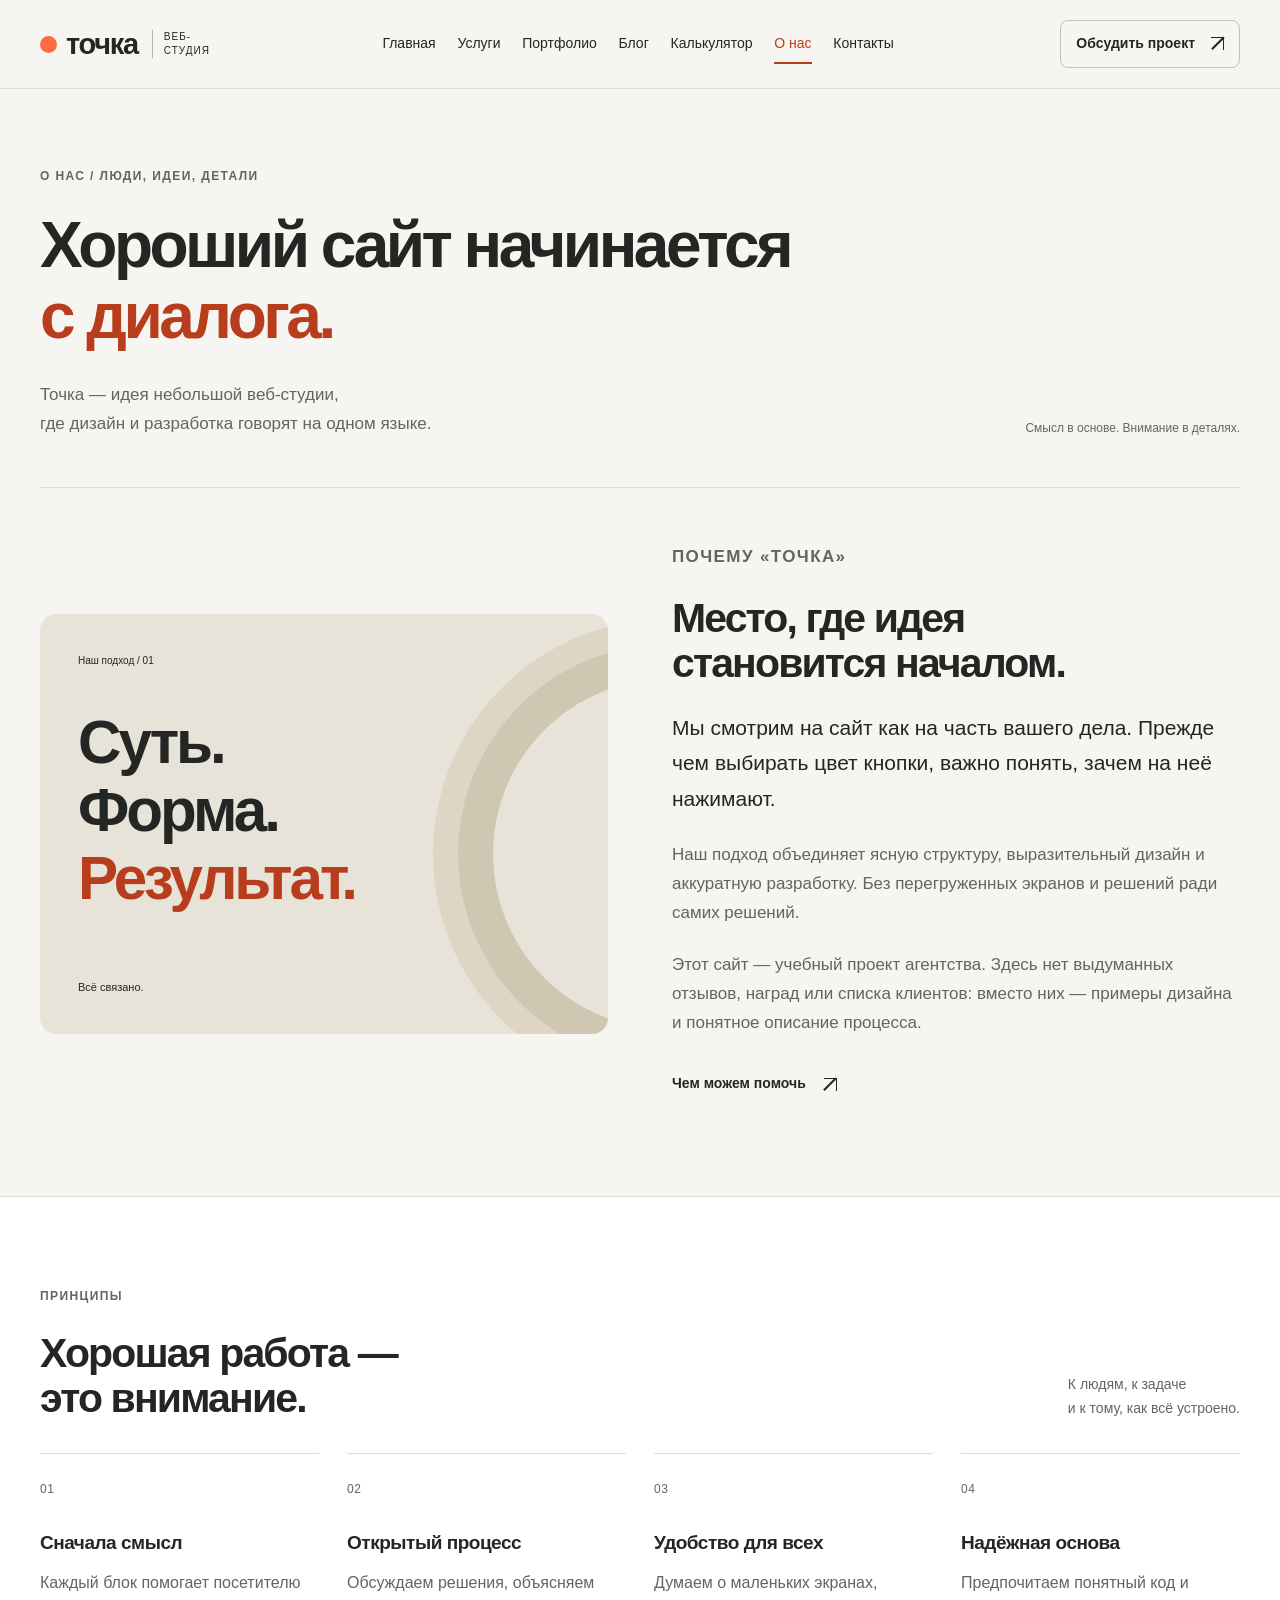
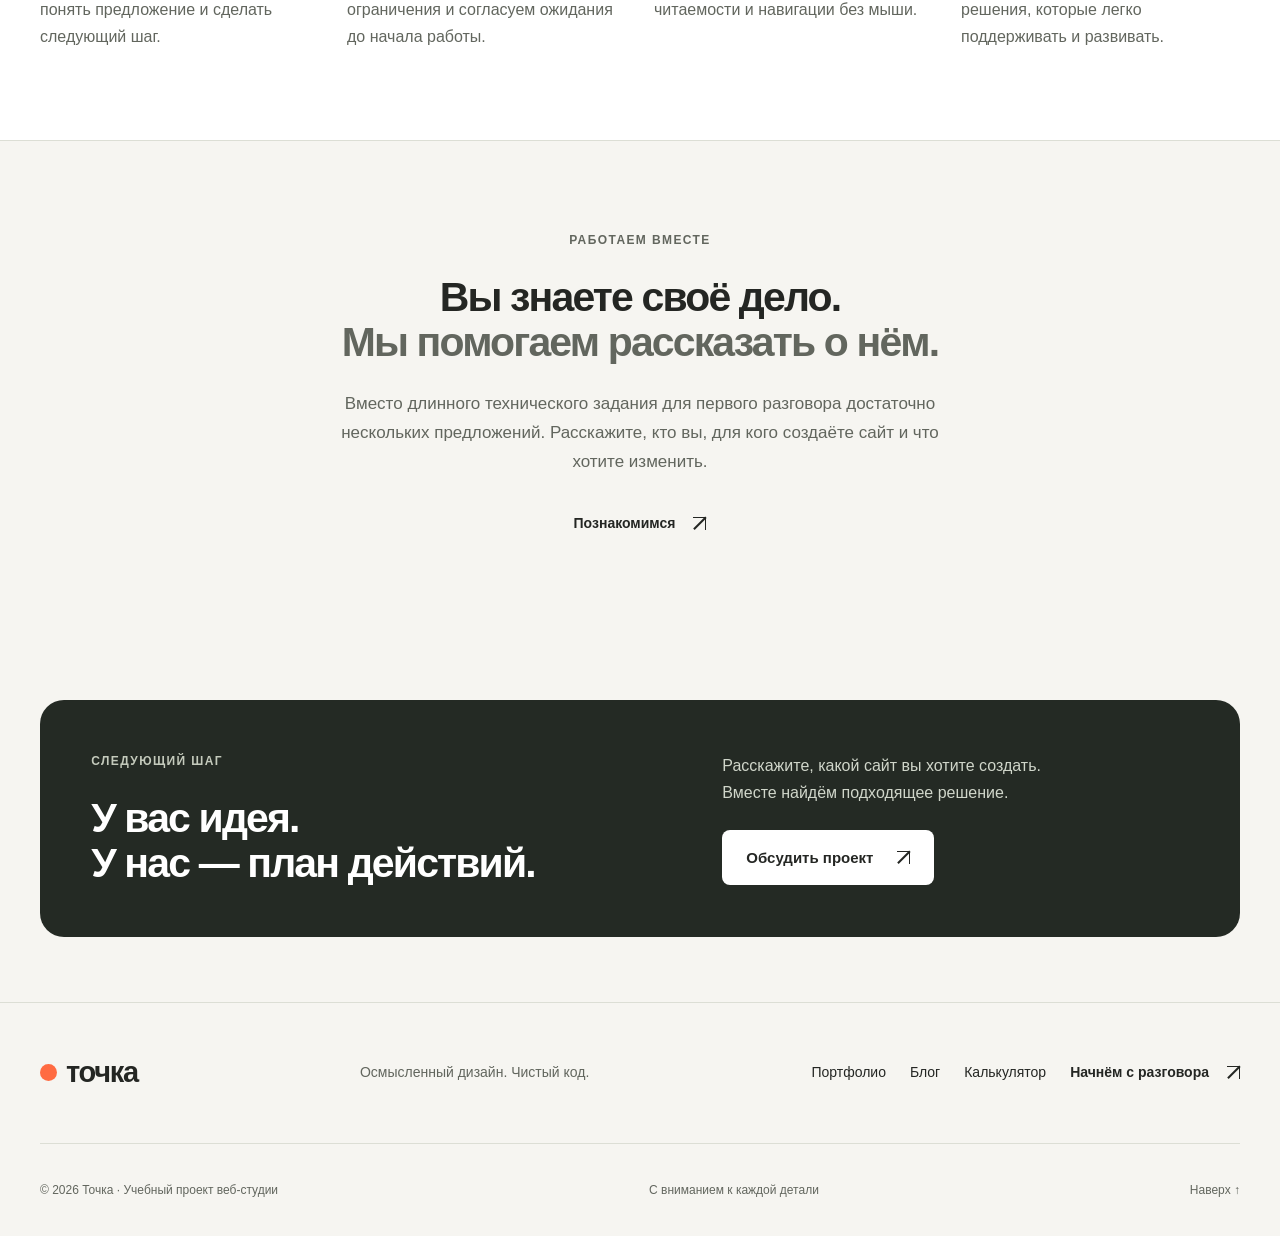
==== commit c9094303: "Refresh Tochka typography, responsive layouts and accessible motion" ====
--- a/about.html
+++ b/about.html
@@ -12,8 +12,8 @@
     <meta property="og:description" content="Знакомство с веб-студией Точка: внимание к задаче, прозрачный процесс, доступные интерфейсы и аккуратный код.">
     <title>О нас и нашем подходе — Точка, веб-студия</title>
     <link rel="icon" href="./favicon.svg" type="image/svg+xml">
-    <link rel="stylesheet" href="./styles.css">
-    <script src="./script.js" defer></script>
+    <link rel="stylesheet" href="./styles.css?v=20261109-ui">
+    <script src="./script.js?v=20261109-ui" defer></script>
   </head>
   <body id="top">
     <a class="skip-link" href="#main">Перейти к содержимому</a>
--- a/styles.css
+++ b/styles.css
@@ -1,13 +1,49 @@
-/* Общая тема: цвета всех страниц меняются здесь. */
-:root { --bg: #f6f5f1; --white: #fff; --ink: #242623; --muted: #686b64; --line: #dcded5; --accent: #b83d1c; --orange: #ff6b42; --radius: 14px; }
+/* Общие токены: меняйте тему и ритм всех страниц в одном месте. */
+:root {
+  --bg: #f6f5f1;
+  --white: #fff;
+  --ink: #242623;
+  --muted: #62665e;
+  --line: #dcded5;
+  --accent: #b83d1c;
+  --orange: #ff6b42;
+  --surface-soft: #eeeee6;
+  --line-active: #bb8d74;
+  --space-1: 4px;
+  --space-2: 8px;
+  --space-3: 12px;
+  --space-4: 16px;
+  --space-5: 24px;
+  --space-6: 32px;
+  --space-7: 48px;
+  --space-8: 64px;
+  --section-space: clamp(56px, 7vw, 104px);
+  --page-gutter: clamp(20px, 3.1vw, 48px);
+  --radius-sm: 8px;
+  --radius: 16px;
+  --radius-lg: 24px;
+  --font-display: clamp(44px, 5.7vw, 82px);
+  --font-page: clamp(38px, 5vw, 72px);
+  --font-section: clamp(30px, 3.2vw, 46px);
+  --font-card: clamp(22px, 1.8vw, 26px);
+  --font-body: 17px;
+  --font-ui: 14px;
+  --font-caption: 12px;
+  --header-height: 88px;
+  --motion-duration: 200ms;
+  --motion-reveal-duration: 240ms;
+  --motion-book-duration: 180ms;
+  --motion-ease: cubic-bezier(.2, .65, .3, 1);
+  --shadow-card: 0 12px 32px #2426230a;
+}
 * { box-sizing: border-box; }
-html { scroll-behavior: smooth; scroll-padding-top: 100px; }
-body { margin: 0; color: var(--ink); background: var(--bg); font: 16px/1.7 -apple-system, BlinkMacSystemFont, "Segoe UI", Arial, sans-serif; }
-h1, h2, h3, p { margin: 0 0 20px; }
-h1, h2, h3 { line-height: 1.13; font-weight: 600; }
-h1 { font-size: clamp(46px, 5.6vw, 78px); letter-spacing: -3.6px; }
-h2 { font-size: clamp(30px, 3.1vw, 43px); letter-spacing: -1.6px; }
-h3 { font-size: 21px; letter-spacing: -.65px; }
+html { scroll-behavior: smooth; scroll-padding-top: calc(var(--header-height) + var(--space-5)); }
+body { margin: 0; color: var(--ink); background: var(--bg); font: var(--font-body)/1.7 -apple-system, BlinkMacSystemFont, "Segoe UI", Arial, sans-serif; text-rendering: optimizeLegibility; }
+h1, h2, h3, p { margin: 0 0 var(--space-5); }
+h1, h2, h3 { line-height: 1.1; font-weight: 650; overflow-wrap: break-word; text-wrap: balance; }
+h1 { font-size: var(--font-display); letter-spacing: -.055em; }
+h2 { font-size: var(--font-section); letter-spacing: -.045em; }
+h3 { font-size: var(--font-card); letter-spacing: -.025em; }
 a { color: inherit; text-decoration: none; }
 button, input, textarea { font: inherit; }
 button, a, summary { -webkit-tap-highlight-color: transparent; }
@@ -17,43 +53,42 @@
 input:focus-visible, textarea:focus-visible { outline-offset: 2px; }
 ::selection { background: #ffd4c5; color: var(--ink); }
 [hidden] { display: none !important; }
-.container { width: min(1200px, calc(100% - 80px)); margin-inline: auto; }
-.section { padding-block: 90px; }
+.container { width: min(1200px, calc(100% - var(--page-gutter) * 2)); margin-inline: auto; }
+.section { padding-block: var(--section-space); }
 .section-white { background: var(--white); border-block: 1px solid var(--line); }
 .accent { color: var(--accent); }
-.muted-text { color: #7a7d74; }
+.muted-text { color: var(--muted); }
 .sr-only { position: absolute; width: 1px; height: 1px; padding: 0; margin: -1px; overflow: hidden; clip-path: inset(50%); white-space: nowrap; border: 0; }
 .skip-link { position: fixed; left: 12px; top: 12px; padding: 10px 18px; color: white; background: var(--ink); z-index: 100; transform: translateY(-160%); }
 .skip-link:focus { transform: translateY(0); }
 .site-header { position: sticky; top: 0; background: rgba(246,245,241,.97); border-bottom: 1px solid var(--line); z-index: 30; }
-.header-inner { display: flex; align-items: center; justify-content: space-between; gap: 24px; min-height: 88px; }
+.header-inner { display: flex; align-items: center; justify-content: space-between; gap: 24px; min-height: var(--header-height); }
 .brand { display: inline-flex; align-items: center; gap: 9px; font-size: 29px; font-weight: 750; letter-spacing: -1.3px; white-space: nowrap; line-height: 1; }
 .brand-dot { width: 17px; height: 17px; border-radius: 50%; background: var(--orange); flex-shrink: 0; }
-.brand-caption { display: block; max-width: 55px; font-size: 9px; font-weight: 450; text-transform: uppercase; letter-spacing: 1px; line-height: 1.4; white-space: normal; border-left: 1px solid #b6b9ae; padding-left: 11px; margin-left: 5px; }
-.main-nav { display: flex; gap: 30px; align-items: center; font-size: 13px; }
-.main-nav a { position: relative; padding-block: 12px; }
+.brand-caption { display: block; max-width: 64px; font-size: 10px; font-weight: 450; text-transform: uppercase; letter-spacing: 1px; line-height: 1.4; white-space: normal; border-left: 1px solid #b6b9ae; padding-left: 11px; margin-left: 5px; }
+.main-nav { display: flex; gap: clamp(16px, 1.7vw, 26px); align-items: center; font-size: var(--font-ui); }
+.main-nav a { position: relative; padding-block: 12px; min-height: 44px; display: inline-flex; align-items: center; }
 .main-nav a:hover, .main-nav a[aria-current] { color: var(--accent); }
 .main-nav a[aria-current]::after { content: ""; position: absolute; bottom: 4px; left: 0; right: 0; height: 2px; background: var(--accent); }
-.header-cta { display: flex; gap: 22px; align-items: center; font-size: 12px; font-weight: 600; border: 1px solid #bdc1b6; border-radius: 7px; padding: 11px 15px; }
+.header-cta { display: flex; gap: var(--space-4); align-items: center; font-size: var(--font-ui); font-weight: 600; border: 1px solid #bdc1b6; border-radius: var(--radius-sm); padding: 11px 15px; min-height: 46px; white-space: nowrap; }
 .header-cta:hover { background: white; }
 .menu-toggle { display: none; }
 .arrow { position: relative; display: inline-block; width: 13px; height: 13px; border-top: 1.5px solid currentColor; border-right: 1.5px solid currentColor; flex-shrink: 0; }
 .arrow::after { content: ""; position: absolute; right: -1px; top: -1px; width: 1.5px; height: 17px; background: currentColor; transform: rotate(45deg); transform-origin: top center; }
-.eyebrow { display: flex; gap: 9px; align-items: center; color: var(--muted); font-size: 10px; font-weight: 650; letter-spacing: 1.6px; text-transform: uppercase; margin-bottom: 25px; }
+.eyebrow { display: flex; gap: 9px; align-items: center; color: var(--muted); font-size: var(--font-caption); font-weight: 650; letter-spacing: 1.4px; text-transform: uppercase; margin-bottom: var(--space-5); }
 .tiny-dot { width: 6px; height: 6px; border-radius: 50%; background: var(--accent); }
-.hero { padding-top: 70px; padding-bottom: 0; overflow: hidden; }
-.hero-grid { display: grid; grid-template-columns: 1fr 1fr; align-items: center; gap: 55px; padding-bottom: 68px; }
-.hero-description { max-width: 410px; color: var(--muted); font-size: 16px; margin-block: 26px 30px; }
-.actions { display: flex; align-items: center; flex-wrap: wrap; gap: 25px; }
-.button { display: inline-flex; justify-content: center; align-items: center; gap: 35px; padding: 15px 24px; border: 0; border-radius: 7px; font-size: 13px; font-weight: 600; transition: background .2s, transform .2s; }
-.button:hover { transform: translateY(-2px); }
+.hero { padding-top: clamp(48px, 6vw, 88px); padding-bottom: 0; overflow: clip; }
+.hero-grid { display: grid; grid-template-columns: minmax(0, 1.05fr) minmax(0, 1fr); align-items: center; gap: var(--space-7); padding-bottom: var(--space-8); }
+.hero-description { max-width: 460px; color: var(--muted); font-size: 18px; margin-block: var(--space-6); }
+.actions { display: flex; align-items: center; flex-wrap: wrap; gap: var(--space-5); }
+.button { display: inline-flex; justify-content: center; align-items: center; gap: var(--space-5); padding: 15px 24px; border: 0; border-radius: var(--radius-sm); font-size: 15px; font-weight: 600; transition: background var(--motion-duration) var(--motion-ease), box-shadow var(--motion-duration) var(--motion-ease), transform var(--motion-duration) var(--motion-ease); min-height: 52px; }
 .button-dark { color: white; background: var(--ink); }
 .button-dark:hover { background: #454a41; }
 .button-light { color: var(--ink); background: #fff; }
 .button-light:hover { background: #fff0e5; }
-.text-link { display: inline-flex; gap: 18px; align-items: center; font-size: 13px; font-weight: 550; }
+.text-link { display: inline-flex; gap: 18px; align-items: center; font-size: var(--font-ui); font-weight: 550; min-height: 44px; }
 .text-link:hover { color: var(--accent); }
-.hero-footnote { display: flex; align-items: center; gap: 8px; color: var(--muted); font-size: 10px; margin-top: 32px; margin-bottom: 0; }
+.hero-footnote { display: flex; align-items: center; gap: 8px; color: var(--muted); font-size: var(--font-caption); margin-top: var(--space-5); margin-bottom: 0; }
 .hero-footnote > span { color: var(--accent); font-size: 20px; }
 .hero-art { position: relative; isolation: isolate; min-width: 0; padding: 60px 8px; }
 .art-grid { position: absolute; inset: 0; background-image: linear-gradient(#d9dcd26b 1px, transparent 1px), linear-gradient(90deg, #d9dcd26b 1px, transparent 1px); background-size: 34px 34px; mask-image: radial-gradient(ellipse, black 30%, transparent 70%); z-index: -1; }
@@ -79,23 +114,23 @@
 .art-sticker { position: absolute; bottom: 15px; left: -16px; display: flex; gap: 13px; align-items: center; background: #f8c9b1; padding: 12px 18px; border: 1px solid #e7ac91; border-radius: 8px; font-size: 10px; transform: rotate(3deg); }
 .art-sticker > span { font: 20px monospace; }
 .art-cross { position: absolute; bottom: -8px; right: 7px; font: 100px/1 Arial, sans-serif; font-weight: 300; color: var(--accent); transform: rotate(15deg); }
-.hero-strip { display: flex; align-items: center; gap: 28px; padding-block: 24px; border-top: 1px solid var(--line); font-size: 12px; }
+.hero-strip { display: flex; align-items: center; gap: var(--space-5); padding-block: 24px; border-top: 1px solid var(--line); font-size: var(--font-ui); }
 .hero-strip > i { width: 4px; height: 4px; background: #c2c5b9; border-radius: 50%; }
-.hero-strip p { margin: 0 0 0 auto; font-size: 11px; color: var(--muted); }
-.intro-grid { display: grid; grid-template-columns: .65fr 1.35fr; gap: 70px; }
+.hero-strip p { margin: 0 0 0 auto; font-size: var(--font-caption); color: var(--muted); }
+.intro-grid { display: grid; grid-template-columns: minmax(0, .65fr) minmax(0, 1.35fr); gap: var(--space-8); }
 .section-label { padding-top: 8px; align-self: start; }
-.intro-text { color: var(--muted); max-width: 570px; margin-block: 25px; font-size: 15px; }
-.section-heading { display: flex; align-items: end; justify-content: space-between; gap: 35px; margin-bottom: 35px; }
+.intro-text { color: var(--muted); max-width: 620px; margin-block: var(--space-5); font-size: var(--font-body); }
+.section-heading { display: flex; align-items: end; justify-content: space-between; gap: 35px; margin-bottom: var(--space-6); }
 .section-heading h2 { margin: 0; }
-.section-heading > p { color: var(--muted); font-size: 12px; margin: 0; }
-.feature-grid, .concept-grid { display: grid; grid-template-columns: repeat(3, minmax(0, 1fr)); gap: 22px; }
-.feature-card { background: var(--white); border: 1px solid var(--line); border-radius: var(--radius); padding: 28px; }
-.card-number { font-size: 10px; color: var(--muted); letter-spacing: .5px; }
+.section-heading > p { color: var(--muted); font-size: var(--font-ui); margin: 0; }
+.feature-grid, .concept-grid { display: grid; grid-template-columns: repeat(3, minmax(0, 1fr)); gap: var(--space-5); }
+.feature-card { background: var(--white); border: 1px solid var(--line); border-radius: var(--radius); padding: var(--space-6); }
+.card-number { font-size: var(--font-caption); color: var(--muted); letter-spacing: .5px; }
 .feature-symbol { color: var(--accent); font-size: 46px; line-height: 1; letter-spacing: -4px; padding-block: 30px; }
 .code-symbol { letter-spacing: -6px; }
-.feature-card h3 { font-size: 19px; }
-.feature-card p { font-size: 13px; color: var(--muted); margin: 0; }
-.concept-art { position: relative; height: 305px; overflow: hidden; padding: 24px; border-radius: 9px; }
+.feature-card h3 { font-size: var(--font-card); }
+.feature-card p { font-size: 16px; color: var(--muted); margin: 0; }
+.concept-art { position: relative; height: 305px; overflow: hidden; padding: 24px; border-radius: var(--radius); }
 .concept-art > span { display: block; position: relative; z-index: 2; font-size: 10px; }
 .concept-art > strong { display: block; position: relative; z-index: 2; font-size: 27px; line-height: 1.15; letter-spacing: -.8px; margin-top: 25px; }
 .concept-art > small { position: absolute; left: 24px; bottom: 20px; z-index: 2; font-size: 8px; }
@@ -106,110 +141,110 @@
 .concept-pulse { background: #e3e1ef; color: #3d3758; }
 .pulse-rings { position: absolute; width: 240px; height: 240px; right: -65px; bottom: -90px; border: 30px solid #a79bc8; border-radius: 50%; box-shadow: 0 0 0 15px #c9c2df, inset 0 0 0 15px #c9c2df; }
 .concept-caption { display: flex; flex-wrap: wrap; align-items: baseline; justify-content: space-between; gap: 8px; margin-top: 18px; }
-.concept-caption h3 { font-size: 17px; margin: 0; }
-.concept-caption span { font-size: 9px; color: var(--muted); }
+.concept-caption h3 { font-size: 22px; margin: 0; }
+.concept-caption span { font-size: var(--font-caption); color: var(--muted); }
 .cta-section { padding-block: 65px; }
-.cta-panel { display: grid; grid-template-columns: 1.25fr 1fr; align-items: center; gap: 60px; background: #242a24; color: #fff; padding: 50px; border-radius: var(--radius); }
+.cta-panel { display: grid; grid-template-columns: minmax(0, 1.25fr) minmax(0, 1fr); align-items: center; gap: var(--space-7); background: #242a24; color: #fff; padding: clamp(28px, 4vw, 56px); border-radius: var(--radius-lg); }
 .cta-panel .eyebrow { color: #c4cabc; }
 .cta-panel h2 { margin: 0; }
-.cta-panel p:not(.eyebrow) { color: #d0d6ca; font-size: 13px; }
+.cta-panel p:not(.eyebrow) { color: #d0d6ca; font-size: 16px; }
 .site-footer { border-top: 1px solid var(--line); }
-.footer-top { display: flex; align-items: center; justify-content: space-between; gap: 25px; padding-block: 35px; }
-.footer-top p { color: var(--muted); font-size: 12px; margin: 0; }
-.footer-bottom { display: flex; gap: 20px; justify-content: space-between; align-items: center; border-top: 1px solid var(--line); padding-block: 19px; font-size: 10px; color: var(--muted); }
+.footer-top { display: flex; align-items: center; justify-content: space-between; gap: var(--space-5); padding-block: var(--space-7); }
+.footer-top p { color: var(--muted); font-size: var(--font-ui); margin: 0; }
+.footer-bottom { display: flex; gap: 20px; justify-content: space-between; align-items: center; border-top: 1px solid var(--line); padding-block: var(--space-5); font-size: var(--font-caption); color: var(--muted); }
 .footer-bottom p { margin: 0; }
-.page-intro { padding-block: 70px 45px; border-bottom: 1px solid var(--line); }
-.page-intro h1 { font-size: clamp(40px, 5.1vw, 68px); }
+.page-intro { padding-block: clamp(48px, 6vw, 88px) var(--space-7); border-bottom: 1px solid var(--line); }
+.page-intro h1 { font-size: var(--font-page); }
 .intro-bottom { display: flex; justify-content: space-between; align-items: end; gap: 30px; margin-top: 30px; }
-.intro-bottom p { font-size: 15px; color: var(--muted); margin: 0; }
-.small-label { font-size: 10px; color: var(--muted); }
+.intro-bottom p { font-size: var(--font-body); color: var(--muted); margin: 0; max-width: 740px; }
+.small-label { font-size: var(--font-caption); color: var(--muted); }
 .services-section { padding-block: 45px 65px; }
-.services-grid { display: grid; grid-template-columns: repeat(3, minmax(0, 1fr)); gap: 22px; }
-.service-card { display: flex; flex-direction: column; padding: 28px; border: 1px solid var(--line); border-radius: var(--radius); background: white; }
+.services-grid { display: grid; grid-template-columns: repeat(3, minmax(0, 1fr)); gap: var(--space-5); }
+.service-card { display: flex; flex-direction: column; padding: var(--space-6); border: 1px solid var(--line); border-radius: var(--radius); background: white; }
 .service-top { display: flex; justify-content: space-between; align-items: center; margin-bottom: 36px; }
 .service-icon { display: inline-grid; place-content: center; width: 40px; height: 40px; background: #f6eee7; color: var(--accent); border-radius: 9px; font: 21px/1.1 monospace; }
-.service-card h2 { font-size: 23px; letter-spacing: -.6px; margin-bottom: 15px; }
-.service-card > p { font-size: 13px; color: var(--muted); }
-.service-card .service-includes { font-size: 10px; margin-top: auto; margin-bottom: 20px; }
+.service-card h2 { font-size: var(--font-card); letter-spacing: -.6px; margin-bottom: 15px; }
+.service-card > p { font-size: 16px; color: var(--muted); }
+.service-card .service-includes { font-size: var(--font-caption); margin-top: auto; margin-bottom: 20px; }
 .service-bottom { display: flex; align-items: center; justify-content: space-between; gap: 12px; border-top: 1px solid var(--line); padding-top: 20px; }
-.service-bottom strong { font-size: 19px; font-weight: 600; }
+.service-bottom strong { font-size: 22px; font-weight: 600; }
 .service-bottom a { display: inline-grid; place-content: center; width: 44px; height: 44px; border-radius: 50%; background: var(--bg); }
 .service-bottom a:hover { background: #ffdfd2; }
-.price-note { max-width: 830px; color: var(--muted); font-size: 12px; margin-top: 25px; margin-bottom: 0; }
+.price-note { max-width: 830px; color: var(--muted); font-size: var(--font-ui); margin-top: 25px; margin-bottom: 0; }
 .process-grid { display: grid; grid-template-columns: repeat(4, minmax(0, 1fr)); gap: 30px; margin: 0; padding: 0; list-style: none; }
 .process-grid li { border-top: 1px solid var(--line); padding-top: 22px; }
 .process-grid li > span { color: var(--accent); font: 12px monospace; }
 .process-grid h3 { margin-block: 27px 12px; font-size: 19px; }
-.process-grid p { color: var(--muted); font-size: 13px; margin: 0; }
+.process-grid p { color: var(--muted); font-size: 16px; margin: 0; }
 .process-three { grid-template-columns: repeat(3, minmax(0, 1fr)); }
 .faq-layout { display: grid; grid-template-columns: .8fr 1.2fr; gap: 65px; }
 .faq-list details { border-top: 1px solid var(--line); }
 .faq-list details:last-child { border-bottom: 1px solid var(--line); }
-summary { display: flex; align-items: center; justify-content: space-between; gap: 25px; cursor: pointer; list-style: none; padding-block: 22px; font-size: 15px; font-weight: 550; }
+summary { display: flex; align-items: center; justify-content: space-between; gap: 25px; cursor: pointer; list-style: none; padding-block: 22px; font-size: 17px; font-weight: 550; }
 summary::-webkit-details-marker { display: none; }
-summary > span { font-size: 24px; font-weight: 400; color: var(--accent); transition: transform .2s; }
+summary > span { font-size: 24px; font-weight: 400; color: var(--accent); transition: transform var(--motion-duration) var(--motion-ease); }
 details[open] summary > span { transform: rotate(45deg); }
-details p { color: var(--muted); font-size: 13px; padding-right: 30px; }
+details p { color: var(--muted); font-size: 16px; padding-right: 30px; }
 .about-story { padding-top: 55px; }
-.story-grid { display: grid; grid-template-columns: 1fr 1fr; align-items: center; gap: 80px; }
+.story-grid { display: grid; grid-template-columns: minmax(0, 1fr) minmax(0, 1fr); align-items: center; gap: var(--space-8); }
 .about-poster { position: relative; isolation: isolate; overflow: hidden; background: #e7e3d9; border-radius: var(--radius); padding: 38px; min-height: 420px; display: flex; flex-direction: column; }
 .about-poster > span { font-size: 10px; }
 .about-poster strong { font-size: clamp(40px, 4.7vw, 64px); letter-spacing: -3px; line-height: 1.13; margin-block: 40px; }
 .about-poster strong > span { color: var(--accent); }
 .about-poster small { margin-top: auto; font-size: 11px; }
 .poster-orbit { position: absolute; width: 420px; height: 420px; right: -270px; top: 30px; border: 35px solid #d0c7b3; border-radius: 50%; box-shadow: 0 0 0 25px #ded5c4; z-index: -1; }
-.story-copy p { color: var(--muted); font-size: 14px; }
-.story-copy .lead { font-size: 18px; color: var(--ink); }
+.story-copy p { color: var(--muted); font-size: var(--font-body); }
+.story-copy .lead { font-size: 21px; color: var(--ink); }
 .values-grid { display: grid; grid-template-columns: repeat(4, minmax(0, 1fr)); gap: 28px; }
 .values-grid article { border-top: 1px solid var(--line); padding-top: 20px; }
 .values-grid h3 { font-size: 19px; margin-block: 30px 15px; }
-.values-grid p { font-size: 13px; color: var(--muted); margin: 0; }
+.values-grid p { font-size: 16px; color: var(--muted); margin: 0; }
 .together-panel { max-width: 850px; text-align: center; }
 .together-panel .eyebrow { justify-content: center; }
-.together-panel > p:not(.eyebrow) { max-width: 620px; margin: 25px auto; font-size: 15px; color: var(--muted); }
+.together-panel > p:not(.eyebrow) { max-width: 620px; margin: 25px auto; font-size: var(--font-body); color: var(--muted); }
 .contact-section { padding-top: 50px; }
-.contact-grid { display: grid; grid-template-columns: .8fr 1.2fr; gap: 70px; align-items: start; }
-.contact-info > p:not(.eyebrow) { color: var(--muted); max-width: 320px; font-size: 14px; }
+.contact-grid { display: grid; grid-template-columns: minmax(0, .8fr) minmax(0, 1.2fr); gap: var(--space-8); align-items: start; }
+.contact-info > p:not(.eyebrow) { color: var(--muted); max-width: 320px; font-size: var(--font-body); }
 .contact-detail { border-top: 1px solid var(--line); padding-block: 20px; }
-.contact-detail > span { display: block; color: var(--muted); font-size: 10px; text-transform: uppercase; letter-spacing: 1px; margin-bottom: 7px; }
-.contact-detail > a { font-size: 23px; letter-spacing: -.7px; }
+.contact-detail > span { display: block; color: var(--muted); font-size: var(--font-caption); text-transform: uppercase; letter-spacing: 1px; margin-bottom: 7px; }
+.contact-detail > a { font-size: 23px; letter-spacing: -.7px; overflow-wrap: anywhere; display: inline-flex; align-items: center; min-height: 44px; }
 .contact-detail > a:hover { color: var(--accent); }
-.contact-detail > small { display: block; color: var(--muted); font-size: 10px; margin-top: 4px; }
-.contact-detail p { font-size: 14px; margin: 0; }
+.contact-detail > small { display: block; color: var(--muted); font-size: var(--font-caption); margin-top: 4px; }
+.contact-detail p { font-size: 16px; margin: 0; }
 .contact-tip { display: flex; gap: 18px; background: #eaece2; padding: 20px; border-radius: 10px; }
 .contact-tip > span { color: var(--accent); font-size: 22px; }
-.contact-tip p { color: #58604e; font-size: 12px; margin: 0; }
-.form-panel { background: white; padding: 34px; border: 1px solid var(--line); border-radius: var(--radius); }
+.contact-tip p { color: #58604e; font-size: var(--font-ui); margin: 0; }
+.form-panel { background: white; padding: var(--space-6); border: 1px solid var(--line); border-radius: var(--radius); }
 .form-panel h2 { font-size: 26px; letter-spacing: -.8px; margin-bottom: 10px; }
-.form-intro { color: var(--muted); font-size: 11px; margin-bottom: 25px; }
+.form-intro { color: var(--muted); font-size: var(--font-ui); margin-bottom: 25px; }
 .form-row { display: grid; grid-template-columns: 1fr 1fr; gap: 18px; }
 .field { margin-bottom: 20px; min-width: 0; }
-.field label { display: block; font-size: 12px; font-weight: 600; margin-bottom: 8px; }
+.field label { display: block; font-size: var(--font-ui); font-weight: 600; margin-bottom: 8px; }
 .field label > span { color: var(--accent); }
-input, textarea { display: block; width: 100%; min-width: 0; color: var(--ink); background: #fafaf7; border: 1px solid #cfd2c7; border-radius: 6px; padding: 12px; font-size: 13px; }
-textarea { resize: vertical; min-height: 130px; }
+input, textarea { display: block; width: 100%; min-width: 0; color: var(--ink); background: #fafaf7; border: 1px solid #cfd2c7; border-radius: var(--radius-sm); padding: 12px; font-size: 16px; }
+textarea { resize: vertical; min-height: 180px; }
 input::placeholder, textarea::placeholder { color: #74796e; opacity: 1; }
-.form-note { color: var(--muted); font-size: 11px; }
-.form-status { color: var(--accent); font-size: 12px; margin-top: 18px; margin-bottom: 0; }
+.form-note { color: var(--muted); font-size: var(--font-caption); }
+.form-status { color: var(--accent); font-size: var(--font-ui); margin-top: 18px; margin-bottom: 0; }
 .form-status:empty { display: none; }
 
 /* Портфолио переиспользует палитру, иллюстрации и кнопки основного сайта. */
-.footer-links { display: flex; align-items: center; gap: 25px; font-size: 12px; }
+.footer-links { display: flex; align-items: center; gap: var(--space-5); font-size: var(--font-ui); flex-wrap: wrap; }
 .footer-links > a:hover, .footer-links > a[aria-current] { color: var(--accent); }
 .footer-links > a[aria-current] { text-decoration: underline; text-underline-offset: 6px; }
 .portfolio-home-link { display: flex; justify-content: flex-end; margin-top: 32px; }
 .portfolio-section { padding-top: 38px; padding-bottom: 25px; }
 .portfolio-notice { display: flex; align-items: start; gap: 15px; padding: 19px 23px; margin-bottom: 30px; background: #eaece2; border-radius: 9px; }
 .portfolio-notice-mark { color: var(--accent); font-size: 24px; line-height: 1.4; }
-.portfolio-notice p { max-width: 890px; margin: 0; color: #58604e; font-size: 12px; }
+.portfolio-notice p { max-width: 890px; margin: 0; color: #58604e; font-size: var(--font-ui); }
 .portfolio-notice strong { color: var(--ink); font-weight: 600; }
 .portfolio-toolbar { display: flex; align-items: center; flex-wrap: wrap; justify-content: space-between; gap: 16px 24px; margin-bottom: 28px; }
 .portfolio-filters { display: flex; flex-wrap: wrap; gap: 8px; }
-.portfolio-filters button { min-height: 44px; padding: 10px 17px; color: var(--ink); background: transparent; border: 1px solid #c8cdc0; border-radius: 6px; font-size: 12px; transition: background .2s, color .2s; }
+.portfolio-filters button { min-height: 44px; padding: 10px 17px; color: var(--ink); background: transparent; border: 1px solid #c8cdc0; border-radius: var(--radius-sm); font-size: var(--font-ui); transition: background var(--motion-duration), color var(--motion-duration); }
 .portfolio-filters button:hover { background: #eaece2; }
 .portfolio-filters button[aria-pressed="true"] { background: var(--ink); border-color: var(--ink); color: white; }
-.portfolio-status { color: var(--muted); font-size: 10px; margin: 0; }
-.portfolio-fallback { color: var(--muted); font-size: 12px; }
+.portfolio-status { color: var(--muted); font-size: var(--font-ui); margin: 0; }
+.portfolio-fallback { color: var(--muted); font-size: var(--font-ui); }
 .portfolio-grid { display: grid; grid-template-columns: repeat(2, minmax(0, 1fr)); gap: 28px; align-items: stretch; }
 .portfolio-card { min-width: 0; display: flex; flex-direction: column; border: 1px solid var(--line); border-radius: var(--radius); background: white; overflow: hidden; }
 .portfolio-card .concept-art { height: 320px; flex-shrink: 0; border-radius: 0; padding: 30px; }
@@ -218,14 +253,14 @@
 .portfolio-card .concept-object { width: 135px; height: 150px; right: 60px; }
 .portfolio-card .grove-arch { width: 170px; height: 260px; right: 50px; }
 .portfolio-card .pulse-rings { width: 290px; height: 290px; right: -20px; }
-.portfolio-card-body { display: flex; flex-direction: column; flex: 1; padding: 25px 28px; }
-.portfolio-meta { display: flex; flex-wrap: wrap; align-items: center; gap: 9px 15px; font-size: 10px; color: var(--muted); margin-bottom: 18px; }
-.demo-badge { display: inline-block; background: #f0f2e9; color: #58604e; font-size: 9px; padding: 4px 8px; border-radius: 4px; }
+.portfolio-card-body { display: flex; flex-direction: column; flex: 1; padding: var(--space-6); }
+.portfolio-meta { display: flex; flex-wrap: wrap; align-items: center; gap: 9px 15px; font-size: var(--font-caption); color: var(--muted); margin-bottom: 18px; }
+.demo-badge { display: inline-block; background: #f0f2e9; color: #58604e; font-size: var(--font-caption); padding: 4px 8px; border-radius: 4px; }
 .portfolio-card h3 { font-size: 25px; margin-bottom: 13px; }
-.portfolio-card-body > p { font-size: 13px; color: var(--muted); margin-bottom: 18px; }
+.portfolio-card-body > p { font-size: 16px; color: var(--muted); margin-bottom: 18px; }
 .portfolio-tags { display: flex; flex-wrap: wrap; gap: 6px; list-style: none; padding: 0; margin: auto 0 22px; }
-.portfolio-tags li { padding: 4px 9px; border: 1px solid #e3e5db; border-radius: 4px; font-size: 10px; color: var(--muted); }
-.portfolio-project-link { display: flex; align-items: center; justify-content: space-between; gap: 14px; min-height: 44px; border-top: 1px solid var(--line); padding-top: 16px; font-size: 12px; font-weight: 550; }
+.portfolio-tags li { padding: 4px 9px; border: 1px solid #e3e5db; border-radius: 4px; font-size: var(--font-caption); color: var(--muted); }
+.portfolio-project-link { display: flex; align-items: center; justify-content: space-between; gap: 14px; min-height: 44px; border-top: 1px solid var(--line); padding-top: 16px; font-size: var(--font-ui); font-weight: 550; padding-block: var(--space-4) 0; }
 .portfolio-project-link:hover { color: var(--accent); }
 .concept-grain { background: #eddcca; color: #62402b; }
 .grain-cup { position: absolute; right: 65px; bottom: 35px; width: 115px; height: 130px; border-radius: 8px 8px 42px 42px; background: #b7653d; transform: rotate(-12deg); box-shadow: 5px 10px 0 #d3b79c; }
@@ -246,18 +281,18 @@
 .calculator-step { border: 0; padding: 0 0 30px; margin: 0 0 28px; min-width: 0; border-bottom: 1px solid var(--line); }
 .calculator-step legend { width: 100%; padding: 0; font-size: 21px; font-weight: 600; letter-spacing: -.5px; margin-bottom: 12px; }
 .calculator-step legend > span { display: inline-grid; place-items: center; width: 28px; height: 28px; margin-right: 10px; color: var(--accent); background: #f0e8df; border-radius: 50%; font: 11px monospace; vertical-align: 3px; }
-.calculator-step-note { color: var(--muted); font-size: 12px; margin-bottom: 20px; }
+.calculator-step-note { color: var(--muted); font-size: var(--font-ui); margin-bottom: 20px; }
 .project-options { display: grid; grid-template-columns: repeat(2, minmax(0, 1fr)); gap: 12px; }
 .project-option { position: relative; cursor: pointer; min-width: 0; }
 .project-option input { position: absolute; top: 21px; left: 17px; width: 16px; height: 16px; margin: 0; padding: 0; accent-color: var(--accent); }
 .project-choice { display: flex; flex-direction: column; gap: 5px; height: 100%; min-height: 120px; padding: 17px 15px 17px 44px; border: 1px solid #cfd2c7; border-radius: 9px; background: #fff; }
-.project-choice strong { font-size: 13px; font-weight: 600; line-height: 1.4; }
-.project-choice > span { font-size: 13px; color: var(--muted); }
-.project-choice small { font-size: 10px; color: var(--muted); line-height: 1.5; }
+.project-choice strong { font-size: 15px; font-weight: 600; line-height: 1.4; }
+.project-choice > span { font-size: 15px; color: var(--muted); }
+.project-choice small { font-size: var(--font-caption); color: var(--muted); line-height: 1.5; }
 .project-option input:checked + .project-choice { border-color: var(--accent); background: #fcf3ed; }
 .project-option input:focus-visible + .project-choice { outline: 3px solid var(--accent); outline-offset: 3px; }
 .pages-heading { display: flex; align-items: center; justify-content: space-between; margin-top: 8px; margin-bottom: 15px; }
-.pages-heading label { font-size: 14px; }
+.pages-heading label { font-size: 16px; }
 .pages-heading output { min-width: 45px; padding: 4px 12px; border: 1px solid var(--line); border-radius: 7px; text-align: center; font: 18px monospace; background: #fff; }
 .page-book { display: grid; justify-items: center; gap: 21px; padding: 21px 0 23px; }
 .book-spread { position: relative; width: min(290px, 88%); aspect-ratio: 1.8; perspective: 850px; isolation: isolate; }
@@ -282,60 +317,60 @@
 .book-leaf-back { transform: rotateY(180deg); border-radius: 7px 0 0 7px; background: linear-gradient(90deg, #fffaf0 80%, #e4d8c4); }
 .book-leaf-number { color: var(--accent); font-size: 43px; line-height: 1; letter-spacing: -2px; }
 .book-leaf-decoration { position: absolute; top: 25px; left: 23px; width: 38px; height: 48px; border-radius: 25px 25px 0 0; background: #e7b79b; transform: rotate(-12deg); }
-.book-hint { color: var(--muted); font-size: 10px; }
-#page-count { padding: 0; height: 26px; border: 0; background: transparent; accent-color: var(--accent); cursor: pointer; }
-.range-labels { display: flex; justify-content: space-between; font-size: 10px; color: var(--muted); margin-block: 9px 16px; }
+.book-hint { color: var(--muted); font-size: var(--font-caption); }
+#page-count { padding: 0; height: 44px; border: 0; background: transparent; accent-color: var(--accent); cursor: pointer; }
+.range-labels { display: flex; justify-content: space-between; font-size: var(--font-caption); color: var(--muted); margin-block: 9px 16px; }
 #pages-help { margin-bottom: 0; }
 .calculator-extras { display: grid; gap: 10px; }
-.calculator-extra { display: flex; align-items: start; gap: 13px; padding: 17px; border: 1px solid #cfd2c7; border-radius: 9px; background: #fff; cursor: pointer; }
+.calculator-extra { display: grid; grid-template-columns: 17px minmax(0, 1fr) auto; align-items: start; gap: 13px; padding: 17px; border: 1px solid #cfd2c7; border-radius: 9px; background: #fff; cursor: pointer; }
 .calculator-extra input { width: 17px; height: 17px; flex-shrink: 0; margin: 3px 0 0; padding: 0; accent-color: var(--accent); }
-.calculator-extra strong { display: block; font-size: 13px; font-weight: 550; }
-.calculator-extra small { display: block; color: var(--muted); font-size: 10px; margin-top: 4px; }
-.calculator-extra b { margin-left: auto; white-space: nowrap; font-size: 12px; font-weight: 550; }
-.calculator-reset { display: inline-flex; align-items: center; gap: 15px; color: var(--muted); background: transparent; border: 0; padding: 10px 0; font-size: 12px; }
+.calculator-extra strong { display: block; font-size: 15px; font-weight: 550; }
+.calculator-extra small { display: block; color: var(--muted); font-size: var(--font-caption); margin-top: 4px; }
+.calculator-extra b { margin-left: 0; white-space: nowrap; font-size: var(--font-ui); font-weight: 550; }
+.calculator-reset { display: inline-flex; align-items: center; gap: 15px; color: var(--muted); background: transparent; border: 0; padding: 10px 0; font-size: var(--font-ui); min-height: 44px; }
 .calculator-reset:hover { color: var(--accent); }
-.calculator-summary { position: sticky; top: 112px; min-width: 0; padding: 30px; border: 1px solid var(--line); border-radius: var(--radius); background: #fff; }
+.calculator-summary { position: sticky; top: calc(var(--header-height) + var(--space-5)); min-width: 0; padding: var(--space-6); border: 1px solid var(--line); border-radius: var(--radius); background: #fff; }
 .calculator-summary .eyebrow { margin-bottom: 18px; }
 .calculator-summary h2 { font-size: 27px; letter-spacing: -.9px; margin-bottom: 25px; }
 .estimate-breakdown { margin: 0; }
-.estimate-breakdown > div { display: flex; justify-content: space-between; align-items: start; gap: 20px; padding-block: 13px; border-bottom: 1px solid #e7e9e1; font-size: 12px; }
+.estimate-breakdown > div { display: flex; justify-content: space-between; align-items: start; gap: 20px; padding-block: 13px; border-bottom: 1px solid #e7e9e1; font-size: var(--font-ui); }
 .estimate-breakdown dt { color: var(--muted); }
 .estimate-breakdown dd { margin: 0; font-weight: 550; white-space: nowrap; }
 .estimate-total-block { padding-block: 26px 24px; }
-.estimate-total-block p { font-size: 11px; color: var(--muted); margin-bottom: 8px; }
+.estimate-total-block p { font-size: var(--font-ui); color: var(--muted); margin-bottom: 8px; }
 .estimate-total-block output { display: block; font-size: clamp(32px, 3.1vw, 45px); letter-spacing: -1.6px; font-weight: 600; line-height: 1.2; }
-.estimate-total-block > span { display: block; color: var(--muted); font-size: 10px; margin-top: 8px; }
+.estimate-total-block > span { display: block; color: var(--muted); font-size: var(--font-caption); margin-top: 8px; }
 .calculator-summary .button { width: 100%; justify-content: space-between; }
-.estimate-transfer-note { margin-block: 14px 20px; font-size: 11px; color: var(--muted); }
-.calculator-disclaimer { margin: 0; padding: 14px; font-size: 10px; color: #5f6458; background: #f0f2e9; border-radius: 7px; }
-.estimate-prefill-note { padding: 13px; font-size: 12px; color: #58604e; background: #f0f2e9; border-radius: 7px; }
-.calculator-promo { display: flex; align-items: center; justify-content: space-between; flex-wrap: wrap; gap: 24px; padding: 30px; border: 1px solid var(--line); border-radius: var(--radius); margin-top: 35px; background: #eaece2; }
+.estimate-transfer-note { margin-block: 14px 20px; font-size: var(--font-caption); color: var(--muted); }
+.calculator-disclaimer { margin: 0; padding: 14px; font-size: var(--font-caption); color: #5f6458; background: #f0f2e9; border-radius: 7px; }
+.estimate-prefill-note { padding: 13px; font-size: var(--font-ui); color: #58604e; background: #f0f2e9; border-radius: 7px; }
+.calculator-promo { display: flex; align-items: center; justify-content: space-between; flex-wrap: wrap; gap: 24px; padding: var(--space-6); border: 1px solid var(--line); border-radius: var(--radius); margin-top: 35px; background: #eaece2; }
 .calculator-promo .eyebrow { margin-bottom: 12px; }
 .calculator-promo h2 { font-size: 27px; letter-spacing: -.8px; margin-bottom: 12px; }
-.calculator-promo p:not(.eyebrow) { max-width: 520px; color: var(--muted); font-size: 13px; margin-bottom: 0; }
+.calculator-promo p:not(.eyebrow) { max-width: 520px; color: var(--muted); font-size: 16px; margin-bottom: 0; }
 .calculator-cta-link { display: flex; width: fit-content; color: #e6ecdf; margin-top: 20px; }
 .calculator-cta-link:hover { color: #fff; text-decoration: underline; text-underline-offset: 5px; }
-.contact-calculator-link { font-size: 12px; margin-top: 22px; }
+.contact-calculator-link { font-size: var(--font-ui); margin-top: 22px; }
 
 /* Журнал и статьи используют общий шрифт, палитру и сетку контейнеров. */
 .journal-section { padding-top: 36px; }
-.journal-controls { padding: 25px; border: 1px solid var(--line); border-radius: var(--radius); background: #fff; }
+.journal-controls { padding: var(--space-6); border: 1px solid var(--line); border-radius: var(--radius); background: #fff; }
 .journal-search-row { display: flex; align-items: end; gap: 16px; }
 .journal-search-field { flex: 1; min-width: 0; }
-.journal-search-field label { display: block; font-size: 12px; font-weight: 550; margin-bottom: 8px; }
-.journal-search-field input { min-height: 46px; }
-.journal-reset { min-height: 46px; padding: 11px 20px; border: 1px solid #c8cdc0; border-radius: 6px; color: var(--ink); background: var(--bg); font-size: 12px; }
+.journal-search-field label { display: block; font-size: var(--font-ui); font-weight: 550; margin-bottom: 8px; }
+.journal-search-field input { min-height: 50px; }
+.journal-reset { min-height: 50px; padding: 11px 20px; border: 1px solid #c8cdc0; border-radius: var(--radius-sm); color: var(--ink); background: var(--bg); font-size: var(--font-ui); }
 .journal-reset:hover { background: #eaece2; }
-.journal-search-help { color: var(--muted); font-size: 10px; margin-block: 10px 22px; }
+.journal-search-help { color: var(--muted); font-size: var(--font-caption); margin-block: 10px 22px; }
 .journal-filters { display: flex; flex-wrap: wrap; gap: 8px; }
-.journal-filters button { min-height: 44px; padding: 10px 18px; border: 1px solid #c8cdc0; border-radius: 6px; color: var(--ink); background: transparent; font-size: 12px; }
+.journal-filters button { min-height: 44px; padding: 10px 18px; border: 1px solid #c8cdc0; border-radius: var(--radius-sm); color: var(--ink); background: transparent; font-size: var(--font-ui); }
 .journal-filters button:hover { background: #eaece2; }
 .journal-filters button[aria-pressed="true"] { color: #fff; background: var(--ink); border-color: var(--ink); }
-.journal-status { font-size: 11px; color: var(--muted); margin-block: 22px; }
-.journal-fallback { font-size: 12px; color: var(--muted); }
-.journal-grid { display: grid; grid-template-columns: repeat(3, minmax(0, 1fr)); gap: 22px; align-items: stretch; }
+.journal-status { font-size: var(--font-ui); color: var(--muted); margin-block: var(--space-5); }
+.journal-fallback { font-size: var(--font-ui); color: var(--muted); }
+.journal-grid { display: grid; grid-template-columns: repeat(3, minmax(0, 1fr)); gap: var(--space-5); align-items: stretch; }
 .journal-card { min-width: 0; display: flex; flex-direction: column; overflow: hidden; border: 1px solid var(--line); border-radius: var(--radius); background: #fff; }
-.journal-art { position: relative; height: 185px; padding: 23px; overflow: hidden; }
+.journal-art { position: relative; height: 200px; padding: 23px; overflow: hidden; }
 .journal-art > span { display: block; position: relative; z-index: 1; font-size: 9px; }
 .journal-art strong { display: block; position: relative; z-index: 1; margin-top: 24px; font-size: 25px; line-height: 1.17; letter-spacing: -.7px; }
 .journal-art-development { background: #e8dfd1; color: #584733; }
@@ -344,44 +379,70 @@
 .journal-art-design i { position: absolute; width: 145px; height: 145px; right: -38px; bottom: -70px; border-radius: 50%; border: 22px solid #91a77e; box-shadow: 0 0 0 12px #c8d3b9; }
 .journal-art-learning { background: #e3e1ef; color: #3d3758; }
 .journal-art-learning i { position: absolute; right: -6px; bottom: -28px; width: 100px; height: 125px; border: 1px solid #a79bc8; background: repeating-linear-gradient(0deg, #c9c2df 0 17px, #a79bc8 17px 18px); transform: rotate(-14deg); }
-.journal-card-body { display: flex; flex-direction: column; flex: 1; padding: 24px; }
-.journal-category { display: inline-block; align-self: start; font-size: 10px; color: #58604e; background: #edf0e5; border-radius: 4px; padding: 4px 9px; }
-.journal-card-title { font-size: 23px; line-height: 1.25; letter-spacing: -.6px; margin-block: 18px 14px; }
-.journal-card-description { color: var(--muted); font-size: 13px; margin-bottom: 25px; }
-.journal-read-link { display: flex; align-items: center; justify-content: space-between; gap: 15px; min-height: 44px; margin-top: auto; padding-top: 15px; border-top: 1px solid var(--line); font-size: 12px; font-weight: 550; }
+.journal-card-body { display: flex; flex-direction: column; flex: 1; padding: clamp(24px, 2.3vw, 32px); }
+.journal-category { display: inline-block; align-self: start; font-size: var(--font-caption); color: #58604e; background: #edf0e5; border-radius: 4px; padding: 4px 9px; }
+.journal-card-title { font-size: var(--font-card); line-height: 1.22; letter-spacing: -.03em; margin-block: 18px 14px; }
+.journal-card-description { color: var(--muted); font-size: 16px; margin-bottom: 25px; }
+.journal-read-link { display: flex; align-items: center; justify-content: space-between; gap: 15px; min-height: 44px; margin-top: auto; padding-top: 15px; border-top: 1px solid var(--line); font-size: var(--font-ui); font-weight: 550; padding-block: var(--space-4) 0; }
 .journal-read-link:hover { color: var(--accent); }
 .journal-empty { text-align: center; border: 1px dashed #c8cdc0; border-radius: var(--radius); padding: 50px 25px; }
 .journal-empty > span { color: var(--accent); font-size: 40px; }
 .journal-empty h2 { font-size: 27px; letter-spacing: -.8px; margin-bottom: 15px; }
-.journal-empty p { color: var(--muted); font-size: 13px; margin: 0; }
-.breadcrumbs { padding-block: 25px; color: var(--muted); font-size: 11px; }
+.journal-empty p { color: var(--muted); font-size: 16px; margin: 0; }
+.breadcrumbs { padding-block: 25px; color: var(--muted); font-size: var(--font-caption); }
 .breadcrumbs ol { display: flex; flex-wrap: wrap; gap: 6px 12px; padding: 0; margin: 0; list-style: none; }
 .breadcrumbs li:not(:last-child)::after { content: "/"; margin-left: 12px; color: #9b9e92; }
 .breadcrumbs a:hover { color: var(--accent); }
 .breadcrumbs [aria-current] { overflow-wrap: anywhere; }
 .article-header { padding-block: 22px 40px; border-bottom: 1px solid var(--line); }
-.article-header h1 { max-width: 1000px; font-size: clamp(36px, 4.2vw, 57px); letter-spacing: -2px; margin-block: 23px; }
-.article-lead { max-width: 780px; font-size: 17px; color: var(--muted); margin-bottom: 0; }
-.article-layout { display: grid; grid-template-columns: minmax(0, 240px) minmax(0, 740px); gap: 65px; padding-block: 50px 65px; align-items: start; }
-.article-aside { position: sticky; top: 112px; border-left: 2px solid #d9dcca; padding-left: 18px; }
-.article-aside p { color: var(--muted); text-transform: uppercase; letter-spacing: 1.2px; font-size: 9px; margin-bottom: 17px; }
+.article-header h1 { max-width: 1040px; font-size: clamp(36px, 4.3vw, 62px); letter-spacing: -.045em; margin-block: 23px; }
+.article-lead { max-width: 780px; font-size: 19px; color: var(--muted); margin-bottom: 0; }
+.article-layout { display: grid; grid-template-columns: minmax(0, 240px) minmax(0, 740px); gap: var(--space-8); padding-block: var(--space-8); align-items: start; }
+.article-aside { position: sticky; top: calc(var(--header-height) + var(--space-5)); border-left: 2px solid #d9dcca; padding-left: 18px; }
+.article-aside p { color: var(--muted); text-transform: uppercase; letter-spacing: 1.2px; font-size: var(--font-caption); margin-bottom: 17px; }
 .article-aside ol { padding-left: 16px; margin: 0; }
-.article-aside li { padding-left: 5px; margin-bottom: 12px; font-size: 12px; line-height: 1.5; }
+.article-aside li { padding-left: 5px; margin-bottom: 12px; font-size: var(--font-ui); line-height: 1.5; }
 .article-aside a:hover { color: var(--accent); }
-.article-body { min-width: 0; font-size: 16px; line-height: 1.85; }
-.article-body .article-opening { font-size: 18px; color: var(--muted); margin-bottom: 35px; }
-.article-body section { margin-bottom: 35px; }
-.article-body h2 { font-size: 27px; line-height: 1.25; letter-spacing: -.7px; margin-bottom: 20px; }
+.article-body { min-width: 0; font-size: 18px; line-height: 1.85; max-width: 70ch; }
+.article-body .article-opening { font-size: 20px; color: var(--muted); margin-bottom: 35px; }
+.article-body section { margin-bottom: var(--space-7); }
+.article-body h2 { font-size: clamp(26px, 2.3vw, 32px); line-height: 1.25; letter-spacing: -.7px; margin-bottom: 20px; margin-top: var(--space-7); }
 .article-body p { margin-bottom: 20px; }
 .article-body p a { color: var(--accent); text-decoration: underline; text-underline-offset: 3px; }
 .article-body code { padding: 2px 5px; border-radius: 4px; background: #eaece2; font-size: .9em; overflow-wrap: anywhere; }
 .article-return { border-top: 1px solid var(--line); padding-top: 25px; margin-top: 40px; }
 .article-related { background: #fff; border-top: 1px solid var(--line); }
 .article-related-grid { display: grid; grid-template-columns: repeat(2, minmax(0, 1fr)); gap: 22px; }
-.article-related-card { display: flex; flex-direction: column; align-items: start; border: 1px solid var(--line); border-radius: var(--radius); padding: 26px; background: var(--bg); }
+.article-related-card { display: flex; flex-direction: column; align-items: start; border: 1px solid var(--line); border-radius: var(--radius); padding: var(--space-6); background: var(--bg); }
 .article-related-card h3 { font-size: 23px; line-height: 1.3; margin-block: 20px; }
 .article-related-card > .text-link { margin-top: auto; }
 .article-related-card:hover { border-color: #c4957b; }
+
+/* Общие состояния и аккуратные ограничения сетки, без маскировки overflow. */
+.hero-copy, .intro-grid > *, .story-grid > *, .contact-grid > *, .cta-panel > * { min-width: 0; }
+a, button, summary, input, textarea, .project-choice, .calculator-extra {
+  transition: color var(--motion-duration) var(--motion-ease), background-color var(--motion-duration) var(--motion-ease), border-color var(--motion-duration) var(--motion-ease), box-shadow var(--motion-duration) var(--motion-ease);
+}
+input:hover, textarea:hover { border-color: #92998a; }
+input:focus-visible, textarea:focus-visible { border-color: var(--accent); background: var(--white); }
+.feature-card, .service-card, .portfolio-card, .journal-card, .article-related-card {
+  transition: border-color var(--motion-duration) var(--motion-ease), box-shadow var(--motion-duration) var(--motion-ease), transform var(--motion-duration) var(--motion-ease);
+}
+.service-card:focus-within, .portfolio-card:focus-within, .journal-card:focus-within, .article-related-card:focus-within { border-color: var(--line-active); box-shadow: var(--shadow-card); }
+.footer-links a, .footer-bottom a { display: inline-flex; align-items: center; min-height: 44px; }
+.breadcrumbs a { display: inline-block; padding-block: 8px; }
+.article-aside a { display: block; padding-block: 6px; }
+.article-aside li { margin-bottom: 4px; }
+.article-body :is(h2, h3) { scroll-margin-top: var(--space-5); }
+@media (hover: hover) and (pointer: fine) {
+  .button:hover { transform: translateY(-2px); }
+  .feature-card:hover, .service-card:hover, .portfolio-card:hover, .journal-card:hover, .article-related-card:hover { border-color: var(--line-active); box-shadow: var(--shadow-card); transform: translateY(-3px); }
+  .project-option:hover .project-choice, .calculator-extra:hover { border-color: var(--line-active); }
+}
+@keyframes menu-enter {
+  from { opacity: .8; transform: translateY(-6px); }
+  to { opacity: 1; transform: translateY(0); }
+}
 
 /* Планшеты: уменьшаем отступы и перестраиваем карточки. */
 @media (max-width: 1050px) {
@@ -392,8 +453,6 @@
   .header-cta { display: none; }
   .footer-top { flex-wrap: wrap; }
   .hero-grid { gap: 35px; }
-  h1 { font-size: 59px; letter-spacing: -2.7px; }
-  .hero-description { font-size: 14px; }
   .hero-art { padding-block: 50px; }
   .mock-heading { font-size: 25px; }
   .hero-strip { gap: 20px; }
@@ -416,54 +475,69 @@
   .calculator-layout { grid-template-columns: minmax(0, 1.1fr) minmax(0, 1fr); gap: 24px; }
   .project-options { grid-template-columns: 1fr; }
   .calculator-summary { padding: 24px; }
-  .calculator-extra { flex-wrap: wrap; }
-  .calculator-extra b { margin-left: 30px; }
   .journal-grid { grid-template-columns: repeat(2, minmax(0, 1fr)); }
   .article-layout { grid-template-columns: minmax(0, 190px) minmax(0, 1fr); gap: 35px; }
+}
+
+/* Семь ссылок помещаются в меню планшета; порог совпадает с script.js. */
+@media (max-width: 1200px) {
+  .brand-caption, .header-cta { display: none; }
+}
+@media (max-width: 1024px) {
+  :root { --header-height: 72px; }
+  /* Без JS развёрнутое меню не должно закрывать заголовки при переходе по оглавлению. */
+  html:not(.js) .site-header { position: static; }
+  .header-inner { min-height: var(--header-height); flex-wrap: wrap; gap: 0; }
+  .brand { font-size: 27px; }
+  .brand-dot { width: 15px; height: 15px; }
+  .header-cta { display: none; }
+  .main-nav { width: 100%; flex-wrap: wrap; gap: 8px 23px; padding-block: 12px; font-size: 15px; }
+  .js .menu-toggle { display: inline-flex; align-items: center; gap: 9px; padding: 10px 12px; min-height: 44px; margin-left: auto; border: 1px solid #c5c9bd; background: transparent; color: var(--ink); border-radius: 6px; font-size: var(--font-ui); }
+  .menu-icon { width: 15px; height: 10px; border-block: 1px solid currentColor; position: relative; }
+  .menu-icon::after { content: ""; position: absolute; top: 4px; left: 0; right: 0; border-top: 1px solid currentColor; }
+  .js .main-nav { display: none; }
+  .js .main-nav.is-open { display: flex; flex-direction: column; align-items: stretch; padding-block: 10px 16px; animation: menu-enter var(--motion-duration) var(--motion-ease); gap: 0; max-height: calc(100dvh - var(--header-height)); overflow-y: auto; }
+  .main-nav a { padding: 12px 0; }
+  .main-nav a[aria-current]::after { right: auto; width: 22px; bottom: 6px; }
+}
+/* На узком планшете сложные двухколоночные блоки становятся последовательными. */
+@media (max-width: 900px) {
+  .hero-grid, .calculator-layout, .contact-grid, .story-grid, .article-layout { grid-template-columns: minmax(0, 1fr); }
+  .hero-art { width: min(500px, calc(100% - 28px)); margin-inline: auto; }
+  .hero-description { max-width: 600px; }
+  .hero-grid { gap: var(--space-5); }
+  .calculator-summary, .article-aside { position: static; }
+  .article-body { max-width: 70ch; }
+  .project-options { grid-template-columns: repeat(2, minmax(0, 1fr)); }
+  .story-grid, .contact-grid { gap: var(--space-7); }
+  .contact-info > p:not(.eyebrow) { max-width: 600px; }
+  .intro-grid { grid-template-columns: minmax(0, 1fr); gap: var(--space-4); }
+  .cta-panel { grid-template-columns: minmax(0, 1fr); gap: var(--space-5); }
+  .feature-grid, .concept-grid { grid-template-columns: minmax(0, 1fr); }
+  .concept-art { height: 320px; }
 }
 
 /* Телефоны: меню и основной контент в одну колонку. */
 @media (max-width: 760px) {
-  html { scroll-padding-top: 85px; }
-  /* Без JS развёрнутое меню не должно закрывать заголовки при переходе по оглавлению. */
-  html:not(.js) .site-header { position: static; }
   .container { width: calc(100% - 40px); }
-  .section { padding-block: 55px; }
-  .header-inner { min-height: 72px; flex-wrap: wrap; gap: 0; }
-  .brand { font-size: 27px; }
-  .brand-dot { width: 15px; height: 15px; }
-  .header-cta { display: none; }
-  .main-nav { width: 100%; flex-wrap: wrap; gap: 8px 23px; padding-block: 12px; font-size: 13px; }
-  .js .menu-toggle { display: inline-flex; align-items: center; gap: 9px; padding: 10px 12px; margin-left: auto; border: 1px solid #c5c9bd; background: transparent; color: var(--ink); border-radius: 6px; font-size: 12px; }
-  .menu-icon { width: 15px; height: 10px; border-block: 1px solid currentColor; position: relative; }
-  .menu-icon::after { content: ""; position: absolute; top: 4px; left: 0; right: 0; border-top: 1px solid currentColor; }
-  .js .main-nav { display: none; }
-  .js .main-nav.is-open { display: flex; flex-direction: column; align-items: stretch; padding-block: 10px 16px; gap: 0; max-height: calc(100dvh - 72px); overflow-y: auto; }
-  .main-nav a { padding: 12px 0; }
-  .main-nav a[aria-current]::after { right: auto; width: 22px; bottom: 6px; }
-  h1 { font-size: clamp(45px, 9vw, 64px); letter-spacing: -2.4px; }
-  h2 { font-size: 32px; letter-spacing: -1.2px; }
-  .eyebrow { font-size: 9px; letter-spacing: 1.3px; margin-bottom: 21px; }
   .hero { padding-top: 45px; padding-bottom: 0; }
   .hero-grid { grid-template-columns: 1fr; gap: 26px; padding-bottom: 40px; }
-  .hero-description { font-size: 15px; max-width: 460px; }
+  .hero-description { font-size: 17px; max-width: 540px; }
   .actions { gap: 22px; }
   .button { padding: 15px 20px; gap: 25px; }
-  .hero-footnote { font-size: 9px; }
+  .hero-footnote { font-size: var(--font-caption); }
   .hero-art { width: min(460px, calc(100% - 20px)); margin: 0 auto; padding: 55px 0; }
   .browser-content { padding: 20px; }
   .mock-heading { font-size: 27px; }
   .mock-nav span { max-width: 70px; text-align: right; line-height: 1.5; }
   .mock-scene { height: 145px; }
-  .art-label { right: -8px; top: 18px; font-size: 9px; }
+  .art-label { right: -8px; top: 18px; font-size: var(--font-caption); }
   .art-sticker { bottom: 22px; left: -10px; }
   .art-cross { font-size: 80px; bottom: 2px; right: 0; }
-  .hero-strip { flex-wrap: wrap; gap: 16px; padding-block: 20px; font-size: 11px; }
-  .hero-strip p { width: 100%; margin: 0; font-size: 10px; }
+  .hero-strip { flex-wrap: wrap; gap: 16px; padding-block: 20px; font-size: var(--font-ui); }
+  .hero-strip p { width: 100%; margin: 0; font-size: var(--font-caption); }
   .intro-grid { grid-template-columns: 1fr; gap: 0; }
-  .intro-text { font-size: 14px; }
   .section-heading { align-items: start; flex-direction: column; gap: 22px; margin-bottom: 28px; }
-  .section-heading > p { font-size: 12px; }
   .feature-grid, .concept-grid, .services-grid { grid-template-columns: 1fr; gap: 20px; }
   .feature-card { padding: 25px; }
   .feature-symbol { padding-block: 24px; }
@@ -471,26 +545,23 @@
   .concept-art > strong { font-size: 30px; }
   .concept-art > small { left: 25px; }
   .concept-caption { margin-top: 14px; margin-bottom: 12px; }
-  .concept-caption span { font-size: 10px; }
+  .concept-caption span { font-size: var(--font-caption); }
   .cta-section { padding-block: 40px; }
   .cta-panel { grid-template-columns: 1fr; padding: 30px 25px; gap: 25px; }
   .cta-panel h2 { font-size: 30px; }
   .footer-top { flex-wrap: wrap; gap: 24px; padding-block: 30px; }
-  .footer-top p { width: 100%; order: 2; font-size: 11px; }
-  .footer-top .text-link { margin-left: auto; font-size: 11px; gap: 12px; }
-  .footer-bottom { flex-wrap: wrap; font-size: 9px; gap: 12px; }
+  .footer-top p { width: 100%; order: 2; font-size: var(--font-ui); }
+  .footer-top .text-link { margin-left: auto; font-size: var(--font-ui); gap: 12px; }
+  .footer-bottom { flex-wrap: wrap; font-size: var(--font-caption); gap: 12px; }
   .footer-bottom p:first-child { width: 100%; }
   .footer-bottom a { margin-left: auto; }
   .page-intro { padding-block: 40px 32px; }
-  .page-intro h1 { font-size: clamp(36px, 8vw, 54px); letter-spacing: -1.8px; overflow-wrap: anywhere; }
   .intro-bottom { flex-direction: column; align-items: start; gap: 23px; margin-top: 25px; }
-  .intro-bottom p { font-size: 14px; }
-  .small-label { font-size: 9px; }
+  .small-label { font-size: var(--font-caption); }
   .services-section { padding-top: 30px; }
   .service-card { padding: 25px; }
   .service-top { margin-bottom: 28px; }
   .service-card h2 { font-size: 24px; }
-  .service-card > p { font-size: 14px; }
   .service-bottom strong { font-size: 20px; }
   .process-grid, .process-three { grid-template-columns: 1fr; gap: 26px; }
   .process-grid li { display: grid; grid-template-columns: 27px 1fr; column-gap: 16px; padding-top: 20px; }
@@ -498,11 +569,11 @@
   .process-grid h3 { margin-block: 0 12px; }
   .process-grid p { grid-column: 2; }
   .faq-layout { grid-template-columns: 1fr; gap: 8px; }
-  summary { font-size: 14px; gap: 15px; }
+  summary { gap: 15px; }
   .story-grid { grid-template-columns: 1fr; gap: 35px; }
   .about-poster { min-height: 360px; padding: 30px; }
   .about-poster strong { font-size: 52px; margin-block: 32px; }
-  .story-copy .lead { font-size: 17px; }
+  .story-copy .lead { font-size: 20px; }
   .values-grid { grid-template-columns: 1fr; gap: 28px; }
   .values-grid h3 { margin-top: 20px; }
   .contact-grid { grid-template-columns: 1fr; gap: 32px; }
@@ -517,10 +588,10 @@
   .portfolio-home-link { justify-content: flex-start; margin-top: 25px; }
   .portfolio-section { padding-top: 25px; padding-bottom: 10px; }
   .portfolio-notice { padding: 17px; gap: 10px; margin-bottom: 24px; }
-  .portfolio-notice p { font-size: 11px; }
+  .portfolio-notice p { font-size: var(--font-ui); }
   .portfolio-toolbar { margin-bottom: 24px; }
   .portfolio-filters { gap: 8px; }
-  .portfolio-filters button { font-size: 11px; padding-inline: 12px; }
+  .portfolio-filters button { font-size: var(--font-ui); padding-inline: 12px; }
   .portfolio-grid { grid-template-columns: 1fr; gap: 24px; }
   .portfolio-card .concept-art { height: 285px; padding: 24px; }
   .portfolio-card .concept-art > strong { font-size: 29px; }
@@ -540,11 +611,11 @@
   .calculator-summary h2 { font-size: 26px; }
   .calculator-step { padding-bottom: 25px; margin-bottom: 25px; }
   .calculator-step legend { font-size: 20px; }
+  .project-options { grid-template-columns: minmax(0, 1fr); }
   .project-choice { min-height: 105px; }
   .calculator-extra { gap: 10px; padding: 15px; }
-  .calculator-extra b { font-size: 11px; margin-left: 27px; }
   .estimate-total-block output { font-size: 40px; }
-  .estimate-breakdown > div { gap: 12px; font-size: 11px; }
+  .estimate-breakdown > div { gap: 12px; font-size: var(--font-ui); }
   .calculator-promo { padding: 24px; }
   .journal-section { padding-top: 25px; }
   .journal-controls { padding: 20px; }
@@ -552,24 +623,24 @@
   .journal-search-field { flex-basis: 100%; }
   .journal-search-field input { font-size: 16px; }
   .journal-reset { width: 100%; }
-  .journal-filters button { padding-inline: 13px; font-size: 11px; }
+  .journal-filters button { padding-inline: 13px; font-size: var(--font-ui); }
   .journal-grid { grid-template-columns: 1fr; gap: 24px; }
   .journal-art { height: 180px; }
   .journal-card-body { padding: 23px; }
   .journal-card-title { font-size: 24px; }
-  .breadcrumbs { font-size: 10px; padding-block: 20px; }
+  .breadcrumbs { font-size: var(--font-caption); padding-block: 20px; }
   .article-header { padding-block: 10px 30px; }
-  .article-header h1 { font-size: 35px; letter-spacing: -1.2px; overflow-wrap: anywhere; }
-  .article-lead { font-size: 15px; }
+  .article-header h1 { font-size: clamp(34px, 7vw, 48px); letter-spacing: -.04em; }
+  .article-lead { font-size: 17px; }
   .article-layout { grid-template-columns: 1fr; gap: 32px; padding-block: 30px 45px; }
   .article-aside { position: static; }
-  .article-aside li { font-size: 12px; }
-  .article-body { font-size: 16px; line-height: 1.8; }
+  .article-body { font-size: 17px; line-height: 1.8; }
   .article-body .article-opening { font-size: 17px; }
   .article-body h2 { font-size: 25px; }
   .article-related-grid { grid-template-columns: 1fr; }
 }
 @media (prefers-reduced-motion: reduce) {
   html { scroll-behavior: auto; }
-  *, *::before, *::after { transition: none !important; }
-}
+  *, *::before, *::after { animation: none !important; transition: none !important; scroll-behavior: auto !important; }
+  .button:hover, .feature-card:hover, .service-card:hover, .portfolio-card:hover, .journal-card:hover, .article-related-card:hover { transform: none; }
+}
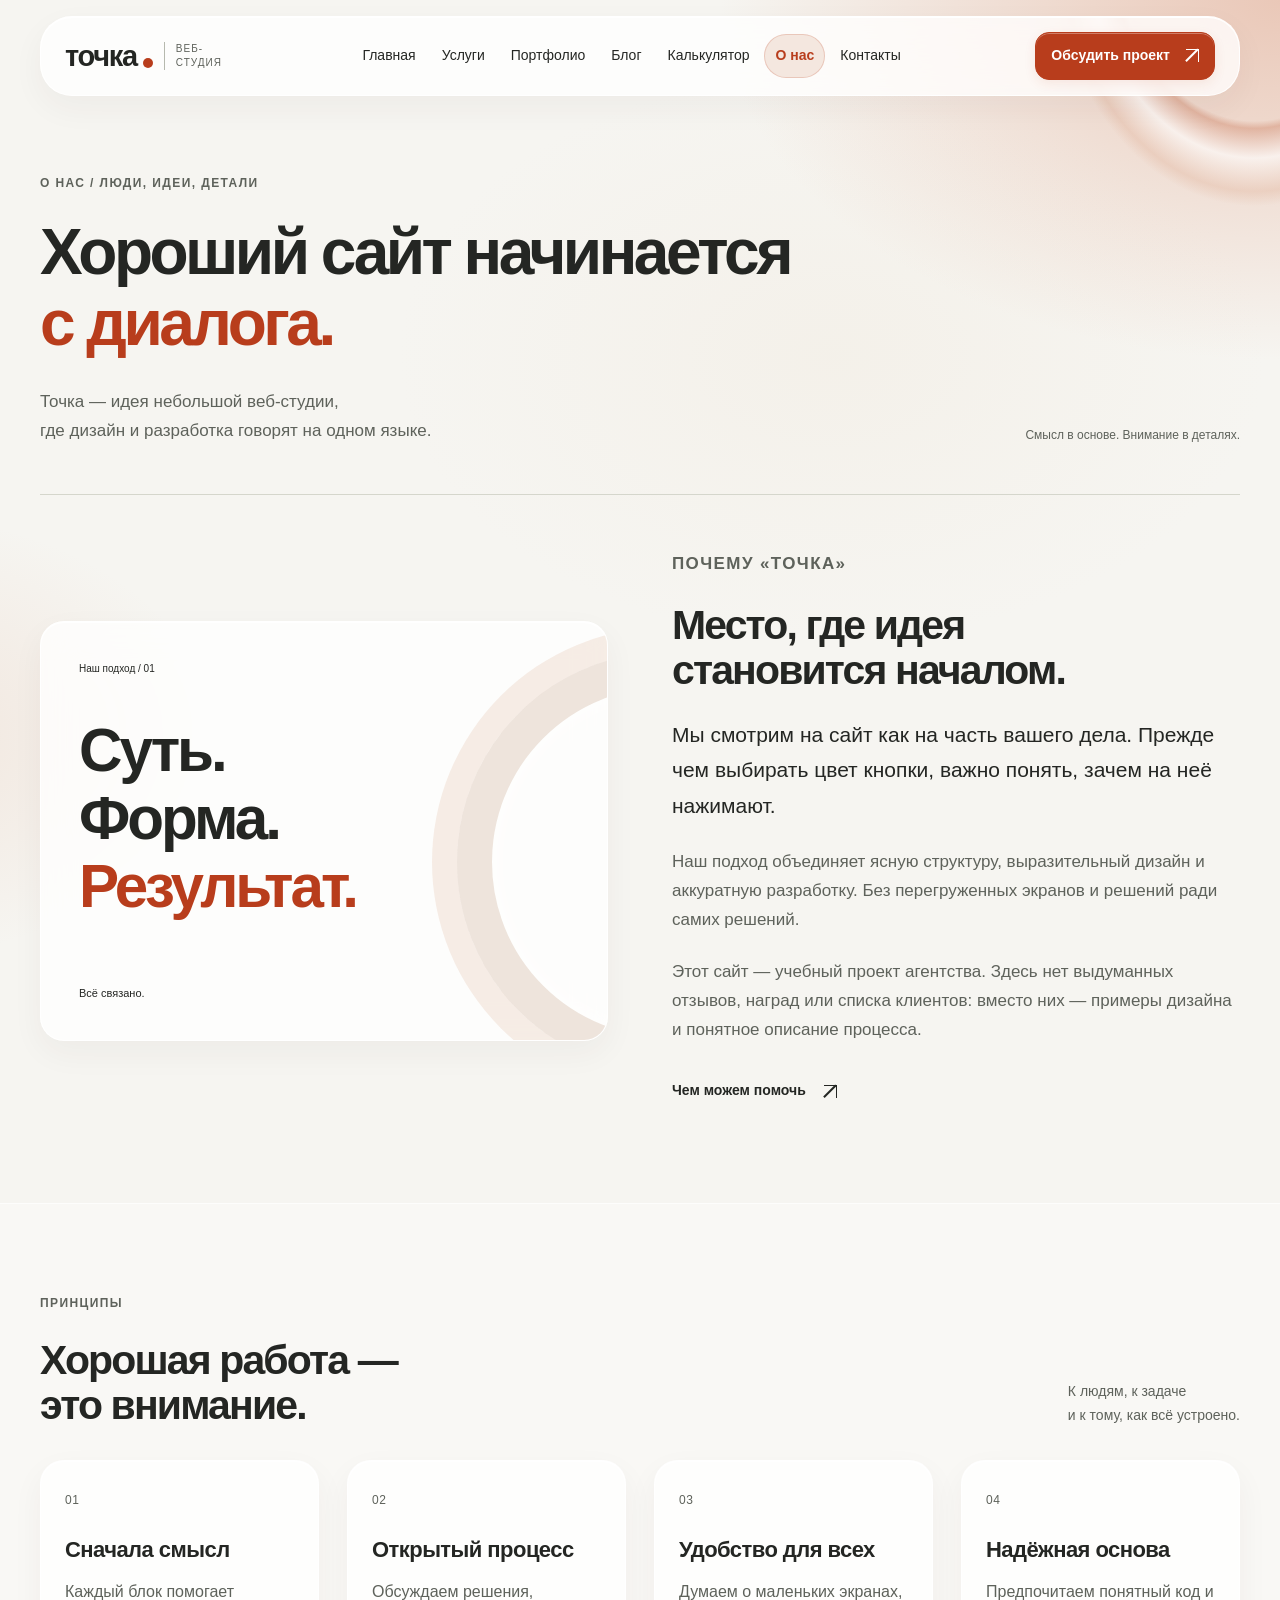
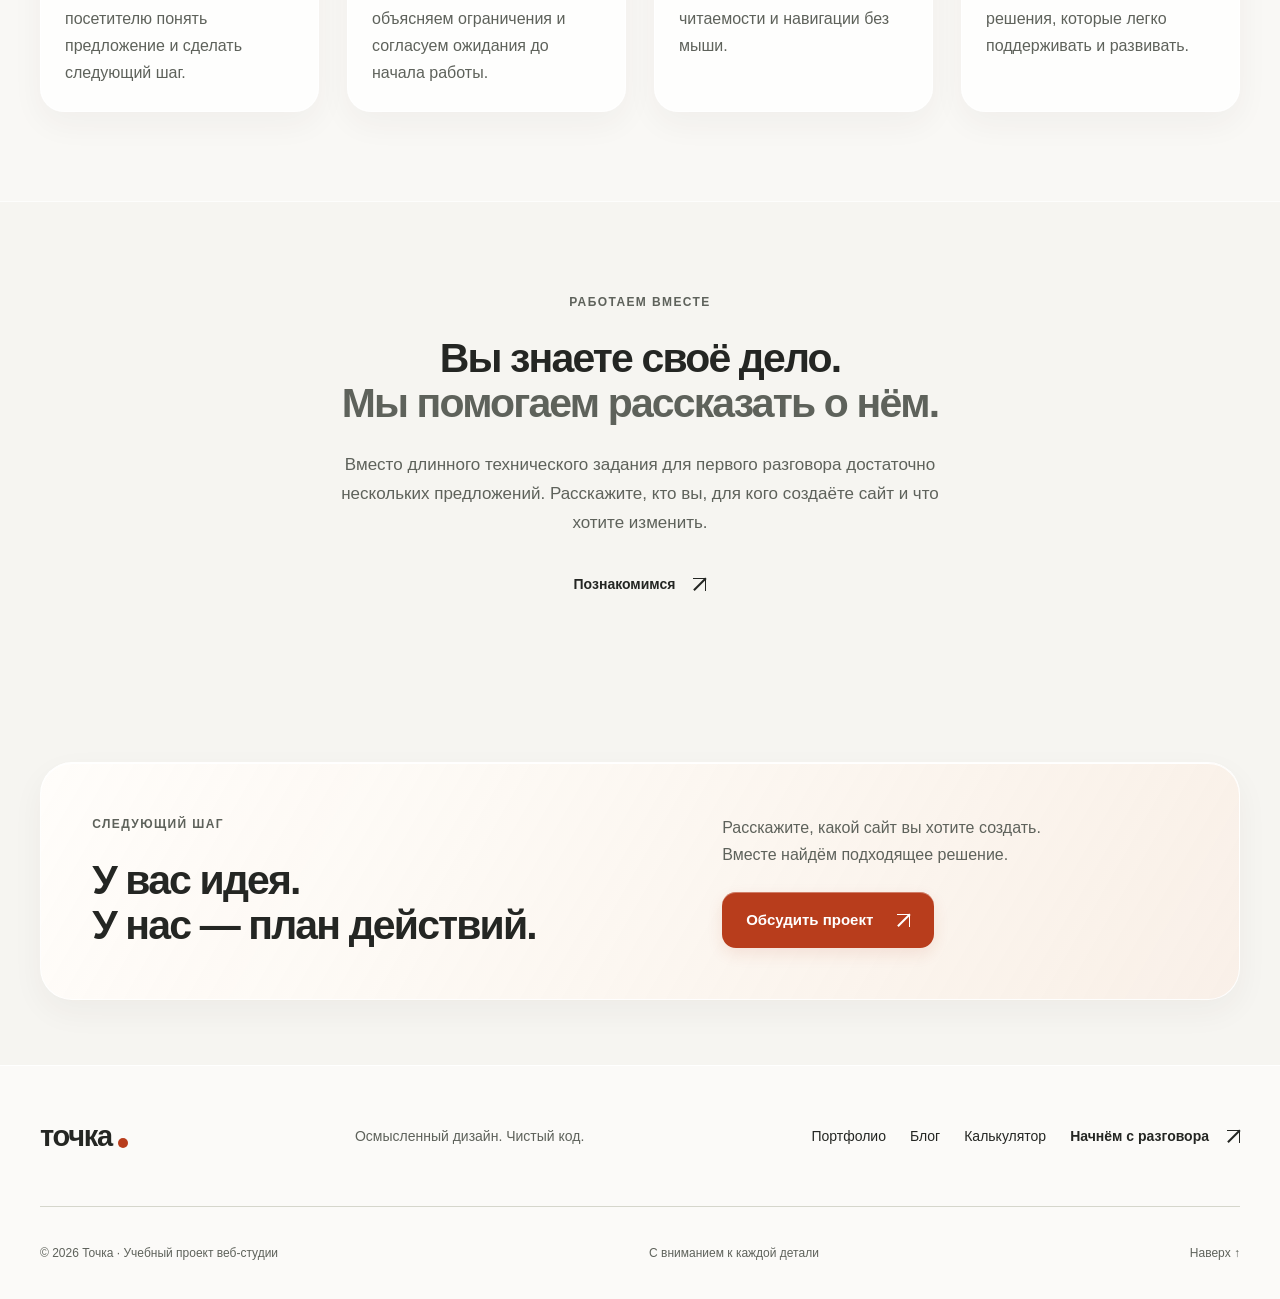
==== commit e16772c9: "Apply accessible warm Liquid Glass design across Tochka pages" ====
--- a/about.html
+++ b/about.html
@@ -12,13 +12,13 @@
     <meta property="og:description" content="Знакомство с веб-студией Точка: внимание к задаче, прозрачный процесс, доступные интерфейсы и аккуратный код.">
     <title>О нас и нашем подходе — Точка, веб-студия</title>
     <link rel="icon" href="./favicon.svg" type="image/svg+xml">
-    <link rel="stylesheet" href="./styles.css?v=20261109-ui">
-    <script src="./script.js?v=20261109-ui" defer></script>
+    <link rel="stylesheet" href="./styles.css?v=20261109-liquid">
+    <script src="./script.js?v=20261109-liquid" defer></script>
   </head>
   <body id="top">
     <a class="skip-link" href="#main">Перейти к содержимому</a>
     <header class="site-header">
-      <div class="container header-inner">
+      <div class="container header-inner glass-panel">
         <a class="brand" href="./index.html" aria-label="Точка — на главную"><span class="brand-dot" aria-hidden="true"></span>точка<span class="brand-caption">веб-студия</span></a>
         <button class="menu-toggle" type="button" aria-controls="main-nav" aria-expanded="false" hidden><span class="menu-icon" aria-hidden="true"></span><span class="menu-label">Меню</span></button>
         <nav id="main-nav" class="main-nav" aria-label="Главное меню">
@@ -43,7 +43,7 @@
       </section>
       <section class="section about-story" aria-labelledby="story-title">
         <div class="container story-grid">
-          <div class="about-poster" aria-hidden="true"><span>Наш подход / 01</span>
+          <div class="about-poster glass-panel" aria-hidden="true"><span>Наш подход / 01</span>
             <div class="poster-orbit">
             </div>
             <strong>Суть.<br>Форма.<br><span>Результат.</span></strong><small>Всё связано.</small>
@@ -67,19 +67,19 @@
             <p>К людям, к задаче<br>и к тому, как всё устроено.</p>
           </div>
           <div class="values-grid">
-            <article><span class="card-number">01</span>
+            <article class="value-card glass-panel"><span class="card-number">01</span>
               <h3>Сначала смысл</h3>
               <p>Каждый блок помогает посетителю понять предложение и сделать следующий шаг.</p>
             </article>
-            <article><span class="card-number">02</span>
+            <article class="value-card glass-panel"><span class="card-number">02</span>
               <h3>Открытый процесс</h3>
               <p>Обсуждаем решения, объясняем ограничения и согласуем ожидания до начала работы.</p>
             </article>
-            <article><span class="card-number">03</span>
+            <article class="value-card glass-panel"><span class="card-number">03</span>
               <h3>Удобство для всех</h3>
               <p>Думаем о маленьких экранах, читаемости и навигации без мыши.</p>
             </article>
-            <article><span class="card-number">04</span>
+            <article class="value-card glass-panel"><span class="card-number">04</span>
               <h3>Надёжная основа</h3>
               <p>Предпочитаем понятный код и решения, которые легко поддерживать и развивать.</p>
             </article>
@@ -94,13 +94,13 @@
         </div>
       </section>
       <section class="section cta-section" aria-labelledby="cta-title">
-        <div class="container cta-panel">
+        <div class="container cta-panel glass-panel">
           <div>
             <p class="eyebrow">Следующий шаг</p>
             <h2 id="cta-title">У вас идея.<br>У нас — план действий.</h2>
           </div>
           <div>
-            <p>Расскажите, какой сайт вы хотите создать.<br>Вместе найдём подходящее решение.</p><a href="./contact.html" class="button button-light">Обсудить проект <span class="arrow" aria-hidden="true"></span></a>
+            <p>Расскажите, какой сайт вы хотите создать.<br>Вместе найдём подходящее решение.</p><a href="./contact.html" class="button button-dark">Обсудить проект <span class="arrow" aria-hidden="true"></span></a>
           </div>
         </div>
       </section>
--- a/styles.css
+++ b/styles.css
@@ -3,8 +3,8 @@
   --bg: #f6f5f1;
   --white: #fff;
   --ink: #242623;
-  --muted: #62665e;
-  --line: #dcded5;
+  --muted: #5e625b;
+  --line: #d5d6cc;
   --accent: #b83d1c;
   --orange: #ff6b42;
   --surface-soft: #eeeee6;
@@ -19,9 +19,9 @@
   --space-8: 64px;
   --section-space: clamp(56px, 7vw, 104px);
   --page-gutter: clamp(20px, 3.1vw, 48px);
-  --radius-sm: 8px;
-  --radius: 16px;
-  --radius-lg: 24px;
+  --radius-sm: 14px;
+  --radius: 24px;
+  --radius-lg: 32px;
   --font-display: clamp(44px, 5.7vw, 82px);
   --font-page: clamp(38px, 5vw, 72px);
   --font-section: clamp(30px, 3.2vw, 46px);
@@ -29,16 +29,27 @@
   --font-body: 17px;
   --font-ui: 14px;
   --font-caption: 12px;
-  --header-height: 88px;
+  --header-height: 80px;
+  --header-offset: 16px;
+  --glass-fill: rgba(255, 255, 255, .78);
+  --glass-solid: #fffdf9;
+  --glass-dense: rgba(255, 253, 249, .96);
+  --glass-edge: rgba(255, 255, 255, .9);
+  --glass-blur: 16px;
+  --glass-saturation: 125%;
+  --control-line: #8b9187;
+  --accent-soft: #f4e7df;
+  --accent-hover: #9d3216;
   --motion-duration: 200ms;
   --motion-reveal-duration: 240ms;
   --motion-book-duration: 180ms;
   --motion-ease: cubic-bezier(.2, .65, .3, 1);
-  --shadow-card: 0 12px 32px #2426230a;
+  --shadow-card: inset 0 1px 0 #fff, 0 12px 32px #4931220c;
+  --shadow-service-overlay: inset 0 1px 0 #fff, 0 24px 60px #4931222e, 0 6px 16px #49312214;
 }
 * { box-sizing: border-box; }
-html { scroll-behavior: smooth; scroll-padding-top: calc(var(--header-height) + var(--space-5)); }
-body { margin: 0; color: var(--ink); background: var(--bg); font: var(--font-body)/1.7 -apple-system, BlinkMacSystemFont, "Segoe UI", Arial, sans-serif; text-rendering: optimizeLegibility; }
+html { scroll-behavior: smooth; scroll-padding-top: calc(var(--header-height) + var(--header-offset) + var(--space-5)); }
+body { margin: 0; color: var(--ink); background: radial-gradient(ellipse 700px 450px at 100% 0, #eac8b8 0, transparent 80%), var(--bg); font: var(--font-body)/1.7 -apple-system, BlinkMacSystemFont, "Segoe UI", Arial, sans-serif; text-rendering: optimizeLegibility; position: relative; isolation: isolate; }
 h1, h2, h3, p { margin: 0 0 var(--space-5); }
 h1, h2, h3 { line-height: 1.1; font-weight: 650; overflow-wrap: break-word; text-wrap: balance; }
 h1 { font-size: var(--font-display); letter-spacing: -.055em; }
@@ -55,66 +66,66 @@
 [hidden] { display: none !important; }
 .container { width: min(1200px, calc(100% - var(--page-gutter) * 2)); margin-inline: auto; }
 .section { padding-block: var(--section-space); }
-.section-white { background: var(--white); border-block: 1px solid var(--line); }
+.section-white { background: rgba(255,255,255,.28); border-block: 1px solid rgba(255,255,255,.7); }
 .accent { color: var(--accent); }
 .muted-text { color: var(--muted); }
 .sr-only { position: absolute; width: 1px; height: 1px; padding: 0; margin: -1px; overflow: hidden; clip-path: inset(50%); white-space: nowrap; border: 0; }
 .skip-link { position: fixed; left: 12px; top: 12px; padding: 10px 18px; color: white; background: var(--ink); z-index: 100; transform: translateY(-160%); }
 .skip-link:focus { transform: translateY(0); }
-.site-header { position: sticky; top: 0; background: rgba(246,245,241,.97); border-bottom: 1px solid var(--line); z-index: 30; }
-.header-inner { display: flex; align-items: center; justify-content: space-between; gap: 24px; min-height: var(--header-height); }
-.brand { display: inline-flex; align-items: center; gap: 9px; font-size: 29px; font-weight: 750; letter-spacing: -1.3px; white-space: nowrap; line-height: 1; }
-.brand-dot { width: 17px; height: 17px; border-radius: 50%; background: var(--orange); flex-shrink: 0; }
-.brand-caption { display: block; max-width: 64px; font-size: 10px; font-weight: 450; text-transform: uppercase; letter-spacing: 1px; line-height: 1.4; white-space: normal; border-left: 1px solid #b6b9ae; padding-left: 11px; margin-left: 5px; }
-.main-nav { display: flex; gap: clamp(16px, 1.7vw, 26px); align-items: center; font-size: var(--font-ui); }
-.main-nav a { position: relative; padding-block: 12px; min-height: 44px; display: inline-flex; align-items: center; }
+.site-header { position: sticky; top: var(--header-offset); background: transparent; border-bottom: 0; z-index: 30; margin-top: var(--header-offset); }
+.header-inner { display: flex; align-items: center; justify-content: space-between; gap: 16px; min-height: var(--header-height); padding: 12px 24px; border-radius: 32px; }
+.brand { display: inline-flex; align-items: center; gap: 6px; font-size: 29px; font-weight: 750; letter-spacing: -1.3px; white-space: nowrap; line-height: 1; }
+.brand-dot { width: 10px; height: 10px; border-radius: 50%; background: var(--accent); flex-shrink: 0; order: 1; align-self: flex-end; margin-bottom: 3px; }
+.brand-caption { display: block; max-width: 64px; font-size: 10px; font-weight: 450; text-transform: uppercase; letter-spacing: 1px; line-height: 1.4; white-space: normal; border-left: 1px solid #b6b9ae; padding-left: 11px; margin-left: 5px; order: 2; color: var(--muted); }
+.main-nav { display: flex; gap: 4px; align-items: center; font-size: var(--font-ui); }
+.main-nav a { position: relative; padding-block: 12px; min-height: 44px; display: inline-flex; align-items: center; padding: 10px 11px; border-radius: 999px; }
 .main-nav a:hover, .main-nav a[aria-current] { color: var(--accent); }
-.main-nav a[aria-current]::after { content: ""; position: absolute; bottom: 4px; left: 0; right: 0; height: 2px; background: var(--accent); }
-.header-cta { display: flex; gap: var(--space-4); align-items: center; font-size: var(--font-ui); font-weight: 600; border: 1px solid #bdc1b6; border-radius: var(--radius-sm); padding: 11px 15px; min-height: 46px; white-space: nowrap; }
-.header-cta:hover { background: white; }
+.main-nav a[aria-current]::after { content: ""; position: absolute; bottom: 4px; left: 0; right: 0; height: 2px; background: var(--accent); display: none; }
+.header-cta { display: flex; gap: var(--space-4); align-items: center; font-size: var(--font-ui); font-weight: 600; border: 1px solid var(--accent); border-radius: var(--radius-sm); padding: 11px 15px; min-height: 46px; white-space: nowrap; color: white; background: var(--accent); box-shadow: inset 0 1px 0 #ffffff55, 0 4px 12px #b83d1c18; }
+.header-cta:hover { background: var(--accent-hover); }
 .menu-toggle { display: none; }
 .arrow { position: relative; display: inline-block; width: 13px; height: 13px; border-top: 1.5px solid currentColor; border-right: 1.5px solid currentColor; flex-shrink: 0; }
 .arrow::after { content: ""; position: absolute; right: -1px; top: -1px; width: 1.5px; height: 17px; background: currentColor; transform: rotate(45deg); transform-origin: top center; }
 .eyebrow { display: flex; gap: 9px; align-items: center; color: var(--muted); font-size: var(--font-caption); font-weight: 650; letter-spacing: 1.4px; text-transform: uppercase; margin-bottom: var(--space-5); }
 .tiny-dot { width: 6px; height: 6px; border-radius: 50%; background: var(--accent); }
-.hero { padding-top: clamp(48px, 6vw, 88px); padding-bottom: 0; overflow: clip; }
+.hero { padding-top: clamp(48px, 5.6vw, 80px); padding-bottom: 0; overflow: clip; }
 .hero-grid { display: grid; grid-template-columns: minmax(0, 1.05fr) minmax(0, 1fr); align-items: center; gap: var(--space-7); padding-bottom: var(--space-8); }
 .hero-description { max-width: 460px; color: var(--muted); font-size: 18px; margin-block: var(--space-6); }
 .actions { display: flex; align-items: center; flex-wrap: wrap; gap: var(--space-5); }
 .button { display: inline-flex; justify-content: center; align-items: center; gap: var(--space-5); padding: 15px 24px; border: 0; border-radius: var(--radius-sm); font-size: 15px; font-weight: 600; transition: background var(--motion-duration) var(--motion-ease), box-shadow var(--motion-duration) var(--motion-ease), transform var(--motion-duration) var(--motion-ease); min-height: 52px; }
-.button-dark { color: white; background: var(--ink); }
-.button-dark:hover { background: #454a41; }
-.button-light { color: var(--ink); background: #fff; }
+.button-dark { color: white; background: var(--accent); box-shadow: inset 0 1px 0 #ffffff55, 0 6px 16px #b83d1c1c; }
+.button-dark:hover { background: var(--accent-hover); }
+.button-light { color: var(--accent); background: var(--glass-solid); box-shadow: inset 0 0 0 1px var(--control-line); }
 .button-light:hover { background: #fff0e5; }
 .text-link { display: inline-flex; gap: 18px; align-items: center; font-size: var(--font-ui); font-weight: 550; min-height: 44px; }
 .text-link:hover { color: var(--accent); }
 .hero-footnote { display: flex; align-items: center; gap: 8px; color: var(--muted); font-size: var(--font-caption); margin-top: var(--space-5); margin-bottom: 0; }
 .hero-footnote > span { color: var(--accent); font-size: 20px; }
-.hero-art { position: relative; isolation: isolate; min-width: 0; padding: 60px 8px; }
+.hero-art { position: relative; isolation: isolate; min-width: 0; padding: 64px 12px; }
 .art-grid { position: absolute; inset: 0; background-image: linear-gradient(#d9dcd26b 1px, transparent 1px), linear-gradient(90deg, #d9dcd26b 1px, transparent 1px); background-size: 34px 34px; mask-image: radial-gradient(ellipse, black 30%, transparent 70%); z-index: -1; }
 .orbit { position: absolute; inset: 0 -20px; border: 1px solid #d8cfc3; border-radius: 50%; z-index: -1; }
-.orbit-one { transform: rotate(33deg) scale(.95, .8); }
-.orbit-two { transform: rotate(-35deg) scale(.95, .8); }
-.studio-browser { background: #fff; border: 1px solid #d2d2c7; border-radius: 12px; overflow: hidden; transform: rotate(-6deg); box-shadow: 15px 20px 0 #e9e5dc; }
-.browser-bar { display: flex; align-items: center; justify-content: space-between; color: #777b72; font: 9px/1.5 monospace; background: #eeede6; padding: 12px; border-bottom: 1px solid var(--line); }
+.orbit-one { transform: rotate(22deg); inset: 3% 7% 8% 16%; background: linear-gradient(145deg, #e5b49cbb, #c3613d66 55%, #f3e0d666); border: 1px solid #fff8; border-radius: 45% 55% 38% 62% / 60% 38% 62% 40%; box-shadow: inset 12px 10px 25px #fff8, inset -8px -14px 24px #9a4c2c20; z-index: -2; }
+.orbit-two { transform: rotate(-18deg) scale(.95, .9); inset: 7% 0 12% 4%; border: 1px solid #fff9; box-shadow: inset 2px 3px 12px #fff6; }
+.studio-browser { background: rgba(255,255,255,.68); border: 1px solid #fff; border-radius: 24px; overflow: hidden; transform: rotate(-5deg); box-shadow: inset 0 1px 1px #fff, 0 24px 55px #694b3226; }
+.browser-bar { display: flex; align-items: center; justify-content: space-between; color: #777b72; font: 9px/1.5 monospace; background: rgba(255,255,255,.42); padding: 12px; border-bottom: 1px solid #ffffffc9; }
 .browser-dots { font-size: 7px; letter-spacing: 1px; }
-.browser-content { padding: 23px; }
+.browser-content { padding: 28px; }
 .mock-nav { display: flex; justify-content: space-between; align-items: center; font-size: 22px; line-height: 1; font-weight: 650; letter-spacing: -1px; }
 .mock-nav span { font-size: 6px; letter-spacing: 0; font-weight: 400; }
 .mock-heading { font-size: 30px; font-weight: 600; line-height: 1.15; letter-spacing: -1px; margin-top: 30px; }
 .mock-heading > span { color: var(--accent); }
 .mock-line { width: 100px; height: 3px; background: #e0e2d9; margin-block: 16px; }
-.mock-scene { position: relative; overflow: hidden; height: 150px; background: #efded0; border-radius: 4px; }
-.scene-circle { position: absolute; width: 210px; height: 210px; border-radius: 50%; background: #d0c8b5; right: -35px; top: -80px; }
-.scene-block { position: absolute; width: 90px; height: 112px; background: #e5693e; left: 22%; bottom: -22px; transform: rotate(-25deg); border-radius: 2px; box-shadow: 18px 0 0 #ab4828; }
+.mock-scene { position: relative; overflow: hidden; height: 150px; background: linear-gradient(125deg, #f1e1d7, #eed0be); border-radius: 12px; border: 1px solid #fff8; }
+.scene-circle { position: absolute; width: 210px; height: 210px; border-radius: 50%; background: linear-gradient(135deg, #d1cdb780, #fefdf8a3); right: -35px; top: -80px; border: 1px solid #fff9; }
+.scene-block { position: absolute; width: 90px; height: 112px; background: linear-gradient(135deg, #f6ad82, #bd5833 70%); left: 22%; bottom: -22px; transform: rotate(-25deg); border-radius: 10px; box-shadow: inset 2px 4px 8px #fff5, 12px 4px 0 #aa4c2c88; }
 .scene-sphere { position: absolute; width: 90px; height: 90px; border-radius: 50%; right: 12%; bottom: -15px; background: radial-gradient(circle at 30% 25%, #f7f4e7, #8b9076); box-shadow: 15px 15px 15px #4b483d25; }
 .mock-scene > span { position: absolute; top: 12px; left: 14px; font-size: 7px; }
 .mock-bottom { display: flex; justify-content: space-between; font-size: 7px; color: var(--muted); margin-top: 15px; }
-.art-label { position: absolute; z-index: 3; top: 20px; right: -6px; font: 10px monospace; padding: 11px 16px; background: #fff; border: 1px solid var(--line); border-radius: 5px; transform: rotate(4deg); }
-.art-sticker { position: absolute; bottom: 15px; left: -16px; display: flex; gap: 13px; align-items: center; background: #f8c9b1; padding: 12px 18px; border: 1px solid #e7ac91; border-radius: 8px; font-size: 10px; transform: rotate(3deg); }
+.art-label { position: absolute; z-index: 3; top: 20px; right: -6px; font: 10px monospace; padding: 11px 16px; background: rgba(255,255,255,.9); border: 1px solid #fff; border-radius: 10px; transform: rotate(4deg); box-shadow: 0 5px 20px #4931220b; }
+.art-sticker { position: absolute; bottom: 15px; left: -16px; display: flex; gap: 13px; align-items: center; background: rgba(249,225,211,.92); padding: 12px 18px; border: 1px solid #fff; border-radius: 14px; font-size: 10px; transform: rotate(3deg); box-shadow: inset 0 1px 0 #fff8, 0 8px 24px #4931220e; }
 .art-sticker > span { font: 20px monospace; }
-.art-cross { position: absolute; bottom: -8px; right: 7px; font: 100px/1 Arial, sans-serif; font-weight: 300; color: var(--accent); transform: rotate(15deg); }
-.hero-strip { display: flex; align-items: center; gap: var(--space-5); padding-block: 24px; border-top: 1px solid var(--line); font-size: var(--font-ui); }
+.art-cross { position: absolute; bottom: -8px; right: 7px; font: 100px/1 Arial, sans-serif; font-weight: 300; color: var(--accent); transform: rotate(15deg); opacity: .65; }
+.hero-strip { display: flex; align-items: center; gap: var(--space-5); padding-block: 24px; border-top: 0; font-size: var(--font-ui); background: rgba(255,255,255,.45); border: 1px solid var(--glass-edge); border-radius: var(--radius); padding: 20px 24px; margin-bottom: 24px; }
 .hero-strip > i { width: 4px; height: 4px; background: #c2c5b9; border-radius: 50%; }
 .hero-strip p { margin: 0 0 0 auto; font-size: var(--font-caption); color: var(--muted); }
 .intro-grid { display: grid; grid-template-columns: minmax(0, .65fr) minmax(0, 1.35fr); gap: var(--space-8); }
@@ -126,8 +137,8 @@
 .feature-grid, .concept-grid { display: grid; grid-template-columns: repeat(3, minmax(0, 1fr)); gap: var(--space-5); }
 .feature-card { background: var(--white); border: 1px solid var(--line); border-radius: var(--radius); padding: var(--space-6); }
 .card-number { font-size: var(--font-caption); color: var(--muted); letter-spacing: .5px; }
-.feature-symbol { color: var(--accent); font-size: 46px; line-height: 1; letter-spacing: -4px; padding-block: 30px; }
-.code-symbol { letter-spacing: -6px; }
+.feature-symbol { color: var(--accent); font-size: 32px; line-height: 1; letter-spacing: -2px; padding-block: 0; width: 56px; height: 56px; display: grid; place-items: center; margin-block: 24px; background: linear-gradient(135deg, #fff, #f3e1d780); border: 1px solid #fff; border-radius: 16px; box-shadow: inset 0 1px 0 #fff, 0 6px 16px #49312208; }
+.code-symbol { letter-spacing: -3px; }
 .feature-card h3 { font-size: var(--font-card); }
 .feature-card p { font-size: 16px; color: var(--muted); margin: 0; }
 .concept-art { position: relative; height: 305px; overflow: hidden; padding: 24px; border-radius: var(--radius); }
@@ -144,11 +155,11 @@
 .concept-caption h3 { font-size: 22px; margin: 0; }
 .concept-caption span { font-size: var(--font-caption); color: var(--muted); }
 .cta-section { padding-block: 65px; }
-.cta-panel { display: grid; grid-template-columns: minmax(0, 1.25fr) minmax(0, 1fr); align-items: center; gap: var(--space-7); background: #242a24; color: #fff; padding: clamp(28px, 4vw, 56px); border-radius: var(--radius-lg); }
-.cta-panel .eyebrow { color: #c4cabc; }
+.cta-panel { display: grid; grid-template-columns: minmax(0, 1.25fr) minmax(0, 1fr); align-items: center; gap: var(--space-7); background: #242a24; color: var(--ink); padding: clamp(28px, 4vw, 56px); border-radius: var(--radius-lg); }
+.cta-panel .eyebrow { color: var(--muted); }
 .cta-panel h2 { margin: 0; }
-.cta-panel p:not(.eyebrow) { color: #d0d6ca; font-size: 16px; }
-.site-footer { border-top: 1px solid var(--line); }
+.cta-panel p:not(.eyebrow) { color: var(--muted); font-size: 16px; }
+.site-footer { border-top: 1px solid #fff; background: rgba(255,255,255,.48); }
 .footer-top { display: flex; align-items: center; justify-content: space-between; gap: var(--space-5); padding-block: var(--space-7); }
 .footer-top p { color: var(--muted); font-size: var(--font-ui); margin: 0; }
 .footer-bottom { display: flex; gap: 20px; justify-content: space-between; align-items: center; border-top: 1px solid var(--line); padding-block: var(--space-5); font-size: var(--font-caption); color: var(--muted); }
@@ -159,20 +170,61 @@
 .intro-bottom p { font-size: var(--font-body); color: var(--muted); margin: 0; max-width: 740px; }
 .small-label { font-size: var(--font-caption); color: var(--muted); }
 .services-section { padding-block: 45px 65px; }
-.services-grid { display: grid; grid-template-columns: repeat(3, minmax(0, 1fr)); gap: var(--space-5); }
+.services-grid { display: grid; align-items: start; grid-template-columns: repeat(3, minmax(0, 1fr)); gap: var(--space-5); }
 .service-card { display: flex; flex-direction: column; padding: var(--space-6); border: 1px solid var(--line); border-radius: var(--radius); background: white; }
+/* Размер ячейки остаётся закрытым; карточка растёт поверх следующего ряда. */
+.service-card-slot { min-width: 0; }
+.services-grid.is-layered .service-card-slot { position: relative; height: var(--service-card-height); z-index: 0; }
+.services-grid.is-layered .service-card { position: absolute; inset: 0 0 auto; transform: none; }
+.services-grid.is-layered .service-card-slot.is-raised { z-index: 10; }
+.services-grid.is-layered .service-card-slot.is-expanded > .service-card { border-color: var(--line-active); box-shadow: var(--shadow-service-overlay); }
+@supports selector(:has(*)) {
+  .services-grid.is-layered .service-card-slot:has(.service-details[open]) { z-index: 10; }
+  .services-grid.is-layered .service-card:has(.service-details[open]) { border-color: var(--line-active); box-shadow: var(--shadow-service-overlay); }
+}
 .service-top { display: flex; justify-content: space-between; align-items: center; margin-bottom: 36px; }
 .service-icon { display: inline-grid; place-content: center; width: 40px; height: 40px; background: #f6eee7; color: var(--accent); border-radius: 9px; font: 21px/1.1 monospace; }
 .service-card h2 { font-size: var(--font-card); letter-spacing: -.6px; margin-bottom: 15px; }
 .service-card > p { font-size: 16px; color: var(--muted); }
-.service-card .service-includes { font-size: var(--font-caption); margin-top: auto; margin-bottom: 20px; }
-.service-bottom { display: flex; align-items: center; justify-content: space-between; gap: 12px; border-top: 1px solid var(--line); padding-top: 20px; }
+.service-card .service-includes { font-size: var(--font-caption); margin-top: 0; margin-bottom: 20px; }
+.service-bottom { display: flex; flex-wrap: wrap; margin-top: auto; align-items: center; justify-content: space-between; gap: 12px; border-top: 1px solid var(--line); padding-top: 20px; }
 .service-bottom strong { font-size: 22px; font-weight: 600; }
-.service-bottom a { display: inline-grid; place-content: center; width: 44px; height: 44px; border-radius: 50%; background: var(--bg); }
-.service-bottom a:hover { background: #ffdfd2; }
+/* Выбор услуги: нативные подробности и заметный следующий шаг. */
+.service-journey { margin-top: var(--space-6); padding: var(--space-5); border: 1px solid var(--line); border-radius: var(--radius); background: var(--white); }
+.service-journey-steps { display: flex; flex-wrap: wrap; align-items: center; gap: var(--space-4) var(--space-5); list-style: none; padding: 0; margin: 0; }
+.service-journey-steps li { display: flex; align-items: center; gap: var(--space-3); font-size: var(--font-ui); font-weight: 600; }
+.service-journey-number { color: var(--accent); font: 12px monospace; }
+.service-journey-arrow { margin-left: var(--space-3); color: var(--muted); }
+.service-journey > p { max-width: 850px; margin: var(--space-4) 0 0; color: var(--muted); font-size: var(--font-ui); }
+.service-details { border-top: 1px solid var(--line); margin-bottom: var(--space-5); }
+.service-details summary { min-height: 52px; padding-block: var(--space-4); font-size: var(--font-ui); gap: var(--space-3); }
+.service-details summary:hover { color: var(--accent); }
+.service-detail-content { padding-bottom: var(--space-2); }
+/* Нативная группа details допускает одну открытую услугу.
+   Сетка анимирует реальную высоту без фиксированного max-height. */
+@supports selector(details::details-content) {
+  .service-details::details-content {
+    display: grid;
+    grid-template-rows: 0fr;
+    opacity: 0;
+    transition: grid-template-rows var(--motion-duration) var(--motion-ease), opacity var(--motion-duration) var(--motion-ease), content-visibility var(--motion-duration) allow-discrete;
+  }
+  .service-details[open]::details-content { grid-template-rows: 1fr; opacity: 1; }
+  .service-detail-content { min-height: 0; overflow: hidden; padding-bottom: 0; }
+}
+.service-detail-content h3 { font-size: 16px; line-height: 1.4; letter-spacing: 0; margin: var(--space-4) 0 var(--space-2); }
+.service-detail-content ul { padding-left: 20px; margin: 0 0 var(--space-4); color: var(--muted); font-size: 15px; }
+.service-detail-content li { margin-bottom: var(--space-2); }
+.service-detail-content p { padding: 0; margin: 0 0 var(--space-4); color: var(--muted); font-size: 15px; }
+.service-billing { font-size: var(--font-caption); color: var(--muted); }
+.service-action { width: 100%; justify-content: space-between; gap: var(--space-3); padding-inline: var(--space-4); margin-top: var(--space-4); font-size: var(--font-ui); }
+@media (max-width: 760px) {
+  .service-journey-steps { display: grid; gap: var(--space-4); }
+  .service-journey-arrow { display: none; }
+}
 .price-note { max-width: 830px; color: var(--muted); font-size: var(--font-ui); margin-top: 25px; margin-bottom: 0; }
 .process-grid { display: grid; grid-template-columns: repeat(4, minmax(0, 1fr)); gap: 30px; margin: 0; padding: 0; list-style: none; }
-.process-grid li { border-top: 1px solid var(--line); padding-top: 22px; }
+.process-grid li { border-top: 0; padding-top: 22px; border: 1px solid var(--glass-edge); border-radius: var(--radius); padding: 24px; background: rgba(255,255,255,.6); box-shadow: inset 0 1px 0 #fff; }
 .process-grid li > span { color: var(--accent); font: 12px monospace; }
 .process-grid h3 { margin-block: 27px 12px; font-size: 19px; }
 .process-grid p { color: var(--muted); font-size: 16px; margin: 0; }
@@ -187,17 +239,17 @@
 details p { color: var(--muted); font-size: 16px; padding-right: 30px; }
 .about-story { padding-top: 55px; }
 .story-grid { display: grid; grid-template-columns: minmax(0, 1fr) minmax(0, 1fr); align-items: center; gap: var(--space-8); }
-.about-poster { position: relative; isolation: isolate; overflow: hidden; background: #e7e3d9; border-radius: var(--radius); padding: 38px; min-height: 420px; display: flex; flex-direction: column; }
+.about-poster { position: relative; isolation: isolate; overflow: hidden; background: linear-gradient(135deg, #fff9, #e7d5c7a0); border-radius: var(--radius); padding: 38px; min-height: 420px; display: flex; flex-direction: column; }
 .about-poster > span { font-size: 10px; }
 .about-poster strong { font-size: clamp(40px, 4.7vw, 64px); letter-spacing: -3px; line-height: 1.13; margin-block: 40px; }
 .about-poster strong > span { color: var(--accent); }
 .about-poster small { margin-top: auto; font-size: 11px; }
-.poster-orbit { position: absolute; width: 420px; height: 420px; right: -270px; top: 30px; border: 35px solid #d0c7b3; border-radius: 50%; box-shadow: 0 0 0 25px #ded5c4; z-index: -1; }
+.poster-orbit { position: absolute; width: 420px; height: 420px; right: -270px; top: 30px; border: 35px solid #c9a9924d; border-radius: 50%; box-shadow: 0 0 0 25px #f1e2d699, inset 0 0 25px #fff8; z-index: -1; }
 .story-copy p { color: var(--muted); font-size: var(--font-body); }
 .story-copy .lead { font-size: 21px; color: var(--ink); }
 .values-grid { display: grid; grid-template-columns: repeat(4, minmax(0, 1fr)); gap: 28px; }
-.values-grid article { border-top: 1px solid var(--line); padding-top: 20px; }
-.values-grid h3 { font-size: 19px; margin-block: 30px 15px; }
+.values-grid article { border-top: 0; padding-top: 20px; border: 1px solid var(--glass-edge); padding: 24px; }
+.values-grid h3 { font-size: 22px; margin-block: 24px 16px; }
 .values-grid p { font-size: 16px; color: var(--muted); margin: 0; }
 .together-panel { max-width: 850px; text-align: center; }
 .together-panel .eyebrow { justify-content: center; }
@@ -221,9 +273,10 @@
 .field { margin-bottom: 20px; min-width: 0; }
 .field label { display: block; font-size: var(--font-ui); font-weight: 600; margin-bottom: 8px; }
 .field label > span { color: var(--accent); }
-input, textarea { display: block; width: 100%; min-width: 0; color: var(--ink); background: #fafaf7; border: 1px solid #cfd2c7; border-radius: var(--radius-sm); padding: 12px; font-size: 16px; }
+input, textarea { display: block; width: 100%; min-width: 0; color: var(--ink); background: rgba(255,255,255,.9); border: 1px solid var(--control-line); border-radius: var(--radius-sm); padding: 12px; font-size: 16px; }
+input[type="text"], input[type="email"], input[type="search"] { min-height: 50px; }
 textarea { resize: vertical; min-height: 180px; }
-input::placeholder, textarea::placeholder { color: #74796e; opacity: 1; }
+input::placeholder, textarea::placeholder { color: #65695f; opacity: 1; }
 .form-note { color: var(--muted); font-size: var(--font-caption); }
 .form-status { color: var(--accent); font-size: var(--font-ui); margin-top: 18px; margin-bottom: 0; }
 .form-status:empty { display: none; }
@@ -240,9 +293,9 @@
 .portfolio-notice strong { color: var(--ink); font-weight: 600; }
 .portfolio-toolbar { display: flex; align-items: center; flex-wrap: wrap; justify-content: space-between; gap: 16px 24px; margin-bottom: 28px; }
 .portfolio-filters { display: flex; flex-wrap: wrap; gap: 8px; }
-.portfolio-filters button { min-height: 44px; padding: 10px 17px; color: var(--ink); background: transparent; border: 1px solid #c8cdc0; border-radius: var(--radius-sm); font-size: var(--font-ui); transition: background var(--motion-duration), color var(--motion-duration); }
+.portfolio-filters button { min-height: 44px; padding: 10px 17px; color: var(--ink); background: rgba(255,255,255,.72); border: 1px solid var(--control-line); border-radius: 999px; font-size: var(--font-ui); transition: background var(--motion-duration), color var(--motion-duration); }
 .portfolio-filters button:hover { background: #eaece2; }
-.portfolio-filters button[aria-pressed="true"] { background: var(--ink); border-color: var(--ink); color: white; }
+.portfolio-filters button[aria-pressed="true"] { background: var(--accent); border-color: var(--accent); color: white; }
 .portfolio-status { color: var(--muted); font-size: var(--font-ui); margin: 0; }
 .portfolio-fallback { color: var(--muted); font-size: var(--font-ui); }
 .portfolio-grid { display: grid; grid-template-columns: repeat(2, minmax(0, 1fr)); gap: 28px; align-items: stretch; }
@@ -285,17 +338,17 @@
 .project-options { display: grid; grid-template-columns: repeat(2, minmax(0, 1fr)); gap: 12px; }
 .project-option { position: relative; cursor: pointer; min-width: 0; }
 .project-option input { position: absolute; top: 21px; left: 17px; width: 16px; height: 16px; margin: 0; padding: 0; accent-color: var(--accent); }
-.project-choice { display: flex; flex-direction: column; gap: 5px; height: 100%; min-height: 120px; padding: 17px 15px 17px 44px; border: 1px solid #cfd2c7; border-radius: 9px; background: #fff; }
+.project-choice { display: flex; flex-direction: column; gap: 5px; height: 100%; min-height: 120px; padding: 17px 15px 17px 44px; border: 1px solid var(--control-line); border-radius: 16px; background: rgba(255,255,255,.72); }
 .project-choice strong { font-size: 15px; font-weight: 600; line-height: 1.4; }
 .project-choice > span { font-size: 15px; color: var(--muted); }
 .project-choice small { font-size: var(--font-caption); color: var(--muted); line-height: 1.5; }
-.project-option input:checked + .project-choice { border-color: var(--accent); background: #fcf3ed; }
+.project-option input:checked + .project-choice { border-color: var(--accent); background: var(--accent-soft); box-shadow: inset 0 0 0 1px var(--accent); }
 .project-option input:focus-visible + .project-choice { outline: 3px solid var(--accent); outline-offset: 3px; }
 .pages-heading { display: flex; align-items: center; justify-content: space-between; margin-top: 8px; margin-bottom: 15px; }
 .pages-heading label { font-size: 16px; }
 .pages-heading output { min-width: 45px; padding: 4px 12px; border: 1px solid var(--line); border-radius: 7px; text-align: center; font: 18px monospace; background: #fff; }
-.page-book { display: grid; justify-items: center; gap: 21px; padding: 21px 0 23px; }
-.book-spread { position: relative; width: min(290px, 88%); aspect-ratio: 1.8; perspective: 850px; isolation: isolate; }
+.page-book { display: grid; justify-items: center; gap: 21px; padding: 24px 16px; background: linear-gradient(135deg, #ffffffb3, #f4e8df80); border: 1px solid var(--glass-edge); border-radius: var(--radius); margin-block: 16px 24px; }
+.book-spread { position: relative; width: min(290px, 98%); aspect-ratio: 1.8; perspective: 850px; isolation: isolate; }
 .book-cover { position: absolute; inset: 5px -5px -7px; background: #a64328; border-radius: 9px; box-shadow: 0 12px 24px #493c221a; }
 .book-paper { position: absolute; top: 0; display: flex; flex-direction: column; align-items: stretch; justify-content: flex-start; width: 50%; height: 100%; padding: 17px; border: 1px solid #d9cfbd; color: var(--ink); text-align: left; cursor: pointer; }
 .book-paper-content { display: block; }
@@ -322,14 +375,14 @@
 .range-labels { display: flex; justify-content: space-between; font-size: var(--font-caption); color: var(--muted); margin-block: 9px 16px; }
 #pages-help { margin-bottom: 0; }
 .calculator-extras { display: grid; gap: 10px; }
-.calculator-extra { display: grid; grid-template-columns: 17px minmax(0, 1fr) auto; align-items: start; gap: 13px; padding: 17px; border: 1px solid #cfd2c7; border-radius: 9px; background: #fff; cursor: pointer; }
+.calculator-extra { display: grid; grid-template-columns: 17px minmax(0, 1fr) auto; align-items: start; gap: 13px; padding: 17px; border: 1px solid var(--control-line); border-radius: 16px; background: rgba(255,255,255,.72); cursor: pointer; }
 .calculator-extra input { width: 17px; height: 17px; flex-shrink: 0; margin: 3px 0 0; padding: 0; accent-color: var(--accent); }
 .calculator-extra strong { display: block; font-size: 15px; font-weight: 550; }
 .calculator-extra small { display: block; color: var(--muted); font-size: var(--font-caption); margin-top: 4px; }
 .calculator-extra b { margin-left: 0; white-space: nowrap; font-size: var(--font-ui); font-weight: 550; }
 .calculator-reset { display: inline-flex; align-items: center; gap: 15px; color: var(--muted); background: transparent; border: 0; padding: 10px 0; font-size: var(--font-ui); min-height: 44px; }
 .calculator-reset:hover { color: var(--accent); }
-.calculator-summary { position: sticky; top: calc(var(--header-height) + var(--space-5)); min-width: 0; padding: var(--space-6); border: 1px solid var(--line); border-radius: var(--radius); background: #fff; }
+.calculator-summary { position: sticky; top: calc(var(--header-height) + var(--header-offset) + var(--space-5)); min-width: 0; padding: var(--space-6); border: 1px solid var(--line); border-radius: var(--radius); background: #fff; }
 .calculator-summary .eyebrow { margin-bottom: 18px; }
 .calculator-summary h2 { font-size: 27px; letter-spacing: -.9px; margin-bottom: 25px; }
 .estimate-breakdown { margin: 0; }
@@ -348,8 +401,8 @@
 .calculator-promo .eyebrow { margin-bottom: 12px; }
 .calculator-promo h2 { font-size: 27px; letter-spacing: -.8px; margin-bottom: 12px; }
 .calculator-promo p:not(.eyebrow) { max-width: 520px; color: var(--muted); font-size: 16px; margin-bottom: 0; }
-.calculator-cta-link { display: flex; width: fit-content; color: #e6ecdf; margin-top: 20px; }
-.calculator-cta-link:hover { color: #fff; text-decoration: underline; text-underline-offset: 5px; }
+.calculator-cta-link { display: flex; width: fit-content; color: var(--accent); margin-top: 20px; }
+.calculator-cta-link:hover { color: var(--ink); text-decoration: underline; text-underline-offset: 5px; }
 .contact-calculator-link { font-size: var(--font-ui); margin-top: 22px; }
 
 /* Журнал и статьи используют общий шрифт, палитру и сетку контейнеров. */
@@ -359,13 +412,13 @@
 .journal-search-field { flex: 1; min-width: 0; }
 .journal-search-field label { display: block; font-size: var(--font-ui); font-weight: 550; margin-bottom: 8px; }
 .journal-search-field input { min-height: 50px; }
-.journal-reset { min-height: 50px; padding: 11px 20px; border: 1px solid #c8cdc0; border-radius: var(--radius-sm); color: var(--ink); background: var(--bg); font-size: var(--font-ui); }
+.journal-reset { min-height: 50px; padding: 11px 20px; border: 1px solid var(--control-line); border-radius: var(--radius-sm); color: var(--ink); background: rgba(255,255,255,.8); font-size: var(--font-ui); }
 .journal-reset:hover { background: #eaece2; }
 .journal-search-help { color: var(--muted); font-size: var(--font-caption); margin-block: 10px 22px; }
 .journal-filters { display: flex; flex-wrap: wrap; gap: 8px; }
-.journal-filters button { min-height: 44px; padding: 10px 18px; border: 1px solid #c8cdc0; border-radius: var(--radius-sm); color: var(--ink); background: transparent; font-size: var(--font-ui); }
+.journal-filters button { min-height: 44px; padding: 10px 18px; border: 1px solid var(--control-line); border-radius: 999px; color: var(--ink); background: rgba(255,255,255,.72); font-size: var(--font-ui); }
 .journal-filters button:hover { background: #eaece2; }
-.journal-filters button[aria-pressed="true"] { color: #fff; background: var(--ink); border-color: var(--ink); }
+.journal-filters button[aria-pressed="true"] { color: #fff; background: var(--accent); border-color: var(--accent); }
 .journal-status { font-size: var(--font-ui); color: var(--muted); margin-block: var(--space-5); }
 .journal-fallback { font-size: var(--font-ui); color: var(--muted); }
 .journal-grid { display: grid; grid-template-columns: repeat(3, minmax(0, 1fr)); gap: var(--space-5); align-items: stretch; }
@@ -380,7 +433,7 @@
 .journal-art-learning { background: #e3e1ef; color: #3d3758; }
 .journal-art-learning i { position: absolute; right: -6px; bottom: -28px; width: 100px; height: 125px; border: 1px solid #a79bc8; background: repeating-linear-gradient(0deg, #c9c2df 0 17px, #a79bc8 17px 18px); transform: rotate(-14deg); }
 .journal-card-body { display: flex; flex-direction: column; flex: 1; padding: clamp(24px, 2.3vw, 32px); }
-.journal-category { display: inline-block; align-self: start; font-size: var(--font-caption); color: #58604e; background: #edf0e5; border-radius: 4px; padding: 4px 9px; }
+.journal-category { display: inline-block; align-self: start; font-size: var(--font-caption); color: #943316; background: var(--accent-soft); border-radius: 8px; padding: 4px 9px; }
 .journal-card-title { font-size: var(--font-card); line-height: 1.22; letter-spacing: -.03em; margin-block: 18px 14px; }
 .journal-card-description { color: var(--muted); font-size: 16px; margin-bottom: 25px; }
 .journal-read-link { display: flex; align-items: center; justify-content: space-between; gap: 15px; min-height: 44px; margin-top: auto; padding-top: 15px; border-top: 1px solid var(--line); font-size: var(--font-ui); font-weight: 550; padding-block: var(--space-4) 0; }
@@ -398,12 +451,12 @@
 .article-header h1 { max-width: 1040px; font-size: clamp(36px, 4.3vw, 62px); letter-spacing: -.045em; margin-block: 23px; }
 .article-lead { max-width: 780px; font-size: 19px; color: var(--muted); margin-bottom: 0; }
 .article-layout { display: grid; grid-template-columns: minmax(0, 240px) minmax(0, 740px); gap: var(--space-8); padding-block: var(--space-8); align-items: start; }
-.article-aside { position: sticky; top: calc(var(--header-height) + var(--space-5)); border-left: 2px solid #d9dcca; padding-left: 18px; }
+.article-aside { position: sticky; top: calc(var(--header-height) + var(--header-offset) + var(--space-5)); border-left: 0; padding-left: 18px; padding: 24px; }
 .article-aside p { color: var(--muted); text-transform: uppercase; letter-spacing: 1.2px; font-size: var(--font-caption); margin-bottom: 17px; }
 .article-aside ol { padding-left: 16px; margin: 0; }
 .article-aside li { padding-left: 5px; margin-bottom: 12px; font-size: var(--font-ui); line-height: 1.5; }
 .article-aside a:hover { color: var(--accent); }
-.article-body { min-width: 0; font-size: 18px; line-height: 1.85; max-width: 70ch; }
+.article-body { min-width: 0; font-size: 18px; line-height: 1.85; max-width: 70ch; padding: clamp(24px, 3vw, 40px); width: 100%; }
 .article-body .article-opening { font-size: 20px; color: var(--muted); margin-bottom: 35px; }
 .article-body section { margin-bottom: var(--space-7); }
 .article-body h2 { font-size: clamp(26px, 2.3vw, 32px); line-height: 1.25; letter-spacing: -.7px; margin-bottom: 20px; margin-top: var(--space-7); }
@@ -411,13 +464,47 @@
 .article-body p a { color: var(--accent); text-decoration: underline; text-underline-offset: 3px; }
 .article-body code { padding: 2px 5px; border-radius: 4px; background: #eaece2; font-size: .9em; overflow-wrap: anywhere; }
 .article-return { border-top: 1px solid var(--line); padding-top: 25px; margin-top: 40px; }
-.article-related { background: #fff; border-top: 1px solid var(--line); }
+.article-related { background: rgba(255,255,255,.22); border-top: 1px solid var(--line); }
 .article-related-grid { display: grid; grid-template-columns: repeat(2, minmax(0, 1fr)); gap: 22px; }
 .article-related-card { display: flex; flex-direction: column; align-items: start; border: 1px solid var(--line); border-radius: var(--radius); padding: var(--space-6); background: var(--bg); }
 .article-related-card h3 { font-size: 23px; line-height: 1.3; margin-block: 20px; }
 .article-related-card > .text-link { margin-top: auto; }
 .article-related-card:hover { border-color: #c4957b; }
 
+/* Liquid Glass: одно оформление поверхностей для всех страниц. */
+body::before {
+  content: ""; position: absolute; inset: 0 0 auto; height: 1050px; z-index: -1; pointer-events: none;
+  background: radial-gradient(ellipse 280px 370px at 98% -80px, #fff0 50%, #c3654150 52%, #fff9 60%, #dfac9150 69%, transparent 73%), radial-gradient(ellipse 460px 300px at -10% 720px, #dfac9138, transparent 75%), radial-gradient(ellipse 580px 380px at 65% 340px, #eee3d340, transparent 75%);
+}
+.glass-panel {
+  background: var(--glass-solid); border: 1px solid var(--glass-edge); border-radius: var(--radius);
+  box-shadow: var(--shadow-card);
+}
+.glass-dense { --glass-fill: var(--glass-dense); }
+@supports ((backdrop-filter: blur(1px)) or (-webkit-backdrop-filter: blur(1px))) {
+  .glass-panel { background: var(--glass-fill); -webkit-backdrop-filter: blur(var(--glass-blur)) saturate(var(--glass-saturation)); backdrop-filter: blur(var(--glass-blur)) saturate(var(--glass-saturation)); }
+  .studio-browser { -webkit-backdrop-filter: blur(8px) saturate(115%); backdrop-filter: blur(8px) saturate(115%); }
+}
+.header-inner.glass-panel { border-radius: 32px; }
+.main-nav a:hover { background: #ffffffa3; }
+.main-nav a[aria-current] { background: var(--accent-soft); box-shadow: inset 0 0 0 1px #b83d1c30; font-weight: 600; }
+.hero-art::before, .hero-art::after { content: ""; position: absolute; z-index: -1; inset: 12% 3% 14% 9%; border: 1px solid #fff; border-radius: 24px; background: linear-gradient(145deg, #ffffff80, #ffffff1f); box-shadow: 0 18px 40px #694b3212; }
+.hero-art::before { transform: rotate(8deg) translate(5px, -12px); }
+.hero-art::after { inset: 8% 10% 20% 1%; transform: rotate(-11deg); }
+.concept-card { overflow: hidden; padding: 12px; }
+.concept-card .concept-art { border-radius: 16px; }
+.concept-card .concept-caption { padding: 12px; margin-top: 0; }
+.cta-panel.glass-panel { background: var(--glass-solid); background-image: linear-gradient(120deg, #ffffff30, #f2dfd270); border-radius: var(--radius-lg); }
+.value-card.glass-panel { -webkit-backdrop-filter: none; backdrop-filter: none; }
+.services-grid.is-layered .service-card-slot.is-expanded > .service-card { --glass-fill: var(--glass-dense); box-shadow: var(--shadow-service-overlay); }
+@supports selector(:has(*)) {
+  .services-grid.is-layered .service-card:has(.service-details[open]) { --glass-fill: var(--glass-dense); box-shadow: var(--shadow-service-overlay); }
+}
+@media (prefers-reduced-transparency: reduce) {
+  .glass-panel, .studio-browser { background: var(--glass-solid); -webkit-backdrop-filter: none; backdrop-filter: none; }
+  body::before { opacity: .25; }
+}
+
 /* Общие состояния и аккуратные ограничения сетки, без маскировки overflow. */
 .hero-copy, .intro-grid > *, .story-grid > *, .contact-grid > *, .cta-panel > * { min-width: 0; }
 a, button, summary, input, textarea, .project-choice, .calculator-extra {
@@ -431,7 +518,7 @@
 .service-card:focus-within, .portfolio-card:focus-within, .journal-card:focus-within, .article-related-card:focus-within { border-color: var(--line-active); box-shadow: var(--shadow-card); }
 .footer-links a, .footer-bottom a { display: inline-flex; align-items: center; min-height: 44px; }
 .breadcrumbs a { display: inline-block; padding-block: 8px; }
-.article-aside a { display: block; padding-block: 6px; }
+.article-aside a { display: flex; padding-block: 6px; align-items: center; min-height: 44px; }
 .article-aside li { margin-bottom: 4px; }
 .article-body :is(h2, h3) { scroll-margin-top: var(--space-5); }
 @media (hover: hover) and (pointer: fine) {
@@ -449,7 +536,7 @@
   .container { width: calc(100% - 48px); }
   .header-inner { gap: 20px; }
   .brand-caption { display: none; }
-  .main-nav { gap: 22px; }
+  .main-nav { gap: 4px; }
   .header-cta { display: none; }
   .footer-top { flex-wrap: wrap; }
   .hero-grid { gap: 35px; }
@@ -484,20 +571,21 @@
   .brand-caption, .header-cta { display: none; }
 }
 @media (max-width: 1024px) {
-  :root { --header-height: 72px; }
+  :root { --header-height: 72px; --header-offset: 12px; --glass-blur: 12px; }
   /* Без JS развёрнутое меню не должно закрывать заголовки при переходе по оглавлению. */
   html:not(.js) .site-header { position: static; }
   .header-inner { min-height: var(--header-height); flex-wrap: wrap; gap: 0; }
   .brand { font-size: 27px; }
-  .brand-dot { width: 15px; height: 15px; }
+  .brand-dot { width: 9px; height: 9px; }
   .header-cta { display: none; }
   .main-nav { width: 100%; flex-wrap: wrap; gap: 8px 23px; padding-block: 12px; font-size: 15px; }
   .js .menu-toggle { display: inline-flex; align-items: center; gap: 9px; padding: 10px 12px; min-height: 44px; margin-left: auto; border: 1px solid #c5c9bd; background: transparent; color: var(--ink); border-radius: 6px; font-size: var(--font-ui); }
   .menu-icon { width: 15px; height: 10px; border-block: 1px solid currentColor; position: relative; }
   .menu-icon::after { content: ""; position: absolute; top: 4px; left: 0; right: 0; border-top: 1px solid currentColor; }
   .js .main-nav { display: none; }
-  .js .main-nav.is-open { display: flex; flex-direction: column; align-items: stretch; padding-block: 10px 16px; animation: menu-enter var(--motion-duration) var(--motion-ease); gap: 0; max-height: calc(100dvh - var(--header-height)); overflow-y: auto; }
-  .main-nav a { padding: 12px 0; }
+  .js .main-nav.is-open { display: flex; flex-direction: column; align-items: stretch; padding-block: 10px 16px; padding-inline: 8px; animation: menu-enter var(--motion-duration) var(--motion-ease); gap: 0; max-height: calc(100dvh - var(--header-height) - var(--header-offset) * 2 - 24px); overflow-y: auto; }
+  .header-inner { padding: 12px 16px; }
+  .main-nav a { padding: 12px; min-height: 48px; }
   .main-nav a[aria-current]::after { right: auto; width: 22px; bottom: 6px; }
 }
 /* На узком планшете сложные двухколоночные блоки становятся последовательными. */
@@ -534,13 +622,13 @@
   .art-label { right: -8px; top: 18px; font-size: var(--font-caption); }
   .art-sticker { bottom: 22px; left: -10px; }
   .art-cross { font-size: 80px; bottom: 2px; right: 0; }
-  .hero-strip { flex-wrap: wrap; gap: 16px; padding-block: 20px; font-size: var(--font-ui); }
+  .hero-strip { flex-wrap: wrap; gap: 12px; padding-block: 20px; font-size: var(--font-ui); }
   .hero-strip p { width: 100%; margin: 0; font-size: var(--font-caption); }
   .intro-grid { grid-template-columns: 1fr; gap: 0; }
   .section-heading { align-items: start; flex-direction: column; gap: 22px; margin-bottom: 28px; }
   .feature-grid, .concept-grid, .services-grid { grid-template-columns: 1fr; gap: 20px; }
   .feature-card { padding: 25px; }
-  .feature-symbol { padding-block: 24px; }
+  .feature-symbol { padding-block: 0; }
   .concept-art { height: 320px; padding: 25px; }
   .concept-art > strong { font-size: 30px; }
   .concept-art > small { left: 25px; }
@@ -564,7 +652,7 @@
   .service-card h2 { font-size: 24px; }
   .service-bottom strong { font-size: 20px; }
   .process-grid, .process-three { grid-template-columns: 1fr; gap: 26px; }
-  .process-grid li { display: grid; grid-template-columns: 27px 1fr; column-gap: 16px; padding-top: 20px; }
+  .process-grid li { display: grid; grid-template-columns: 27px 1fr; column-gap: 16px; padding: 20px; }
   .process-grid li > span { grid-row: span 2; padding-top: 5px; }
   .process-grid h3 { margin-block: 0 12px; }
   .process-grid p { grid-column: 2; }
@@ -572,6 +660,7 @@
   summary { gap: 15px; }
   .story-grid { grid-template-columns: 1fr; gap: 35px; }
   .about-poster { min-height: 360px; padding: 30px; }
+  .article-body { padding: 22px 20px; }
   .about-poster strong { font-size: 52px; margin-block: 32px; }
   .story-copy .lead { font-size: 20px; }
   .values-grid { grid-template-columns: 1fr; gap: 28px; }
@@ -639,8 +728,15 @@
   .article-body h2 { font-size: 25px; }
   .article-related-grid { grid-template-columns: 1fr; }
 }
+@media (max-width: 360px) {
+  .container { width: calc(100% - 32px); }
+  .header-inner { padding-inline: 12px; }
+  .hero-footnote { align-items: start; }
+  .article-body { padding-inline: 18px; }
+}
 @media (prefers-reduced-motion: reduce) {
   html { scroll-behavior: auto; }
+  .service-details::details-content { transition: none !important; }
   *, *::before, *::after { animation: none !important; transition: none !important; scroll-behavior: auto !important; }
   .button:hover, .feature-card:hover, .service-card:hover, .portfolio-card:hover, .journal-card:hover, .article-related-card:hover { transform: none; }
 }
